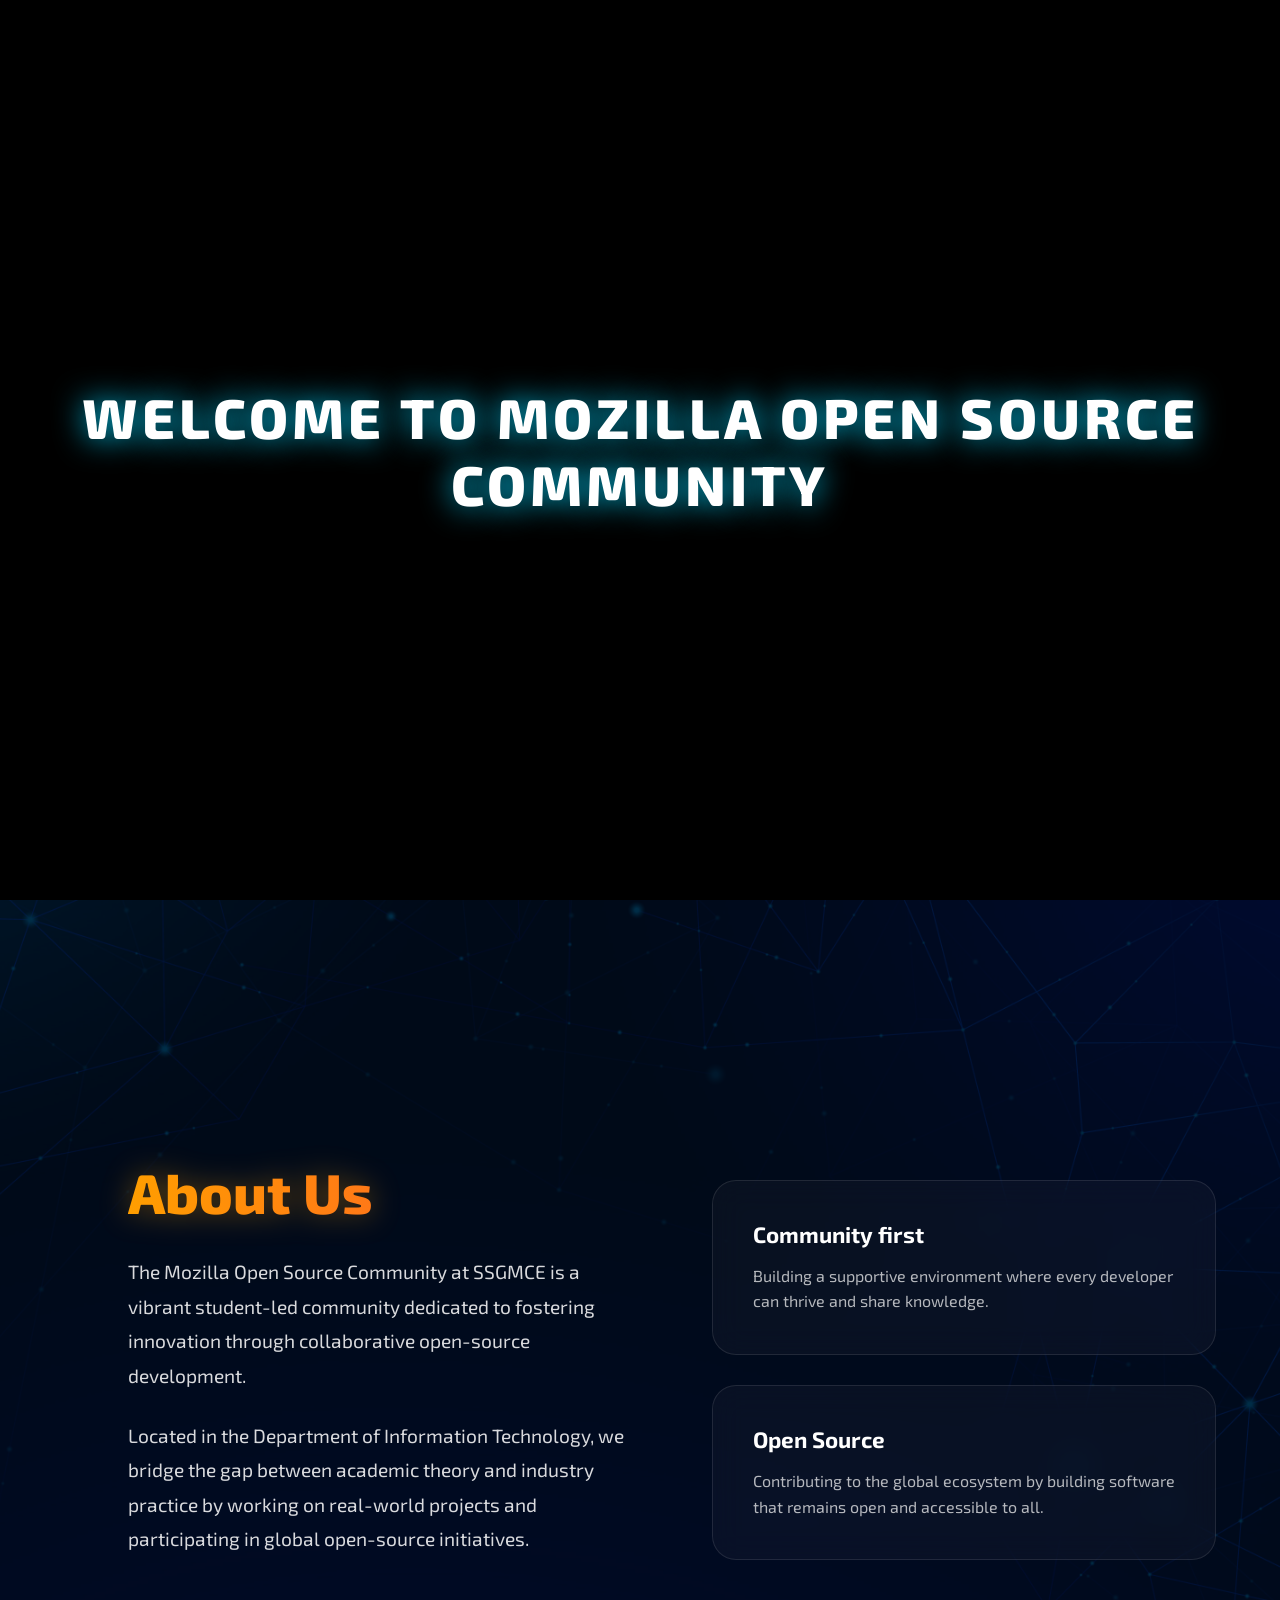
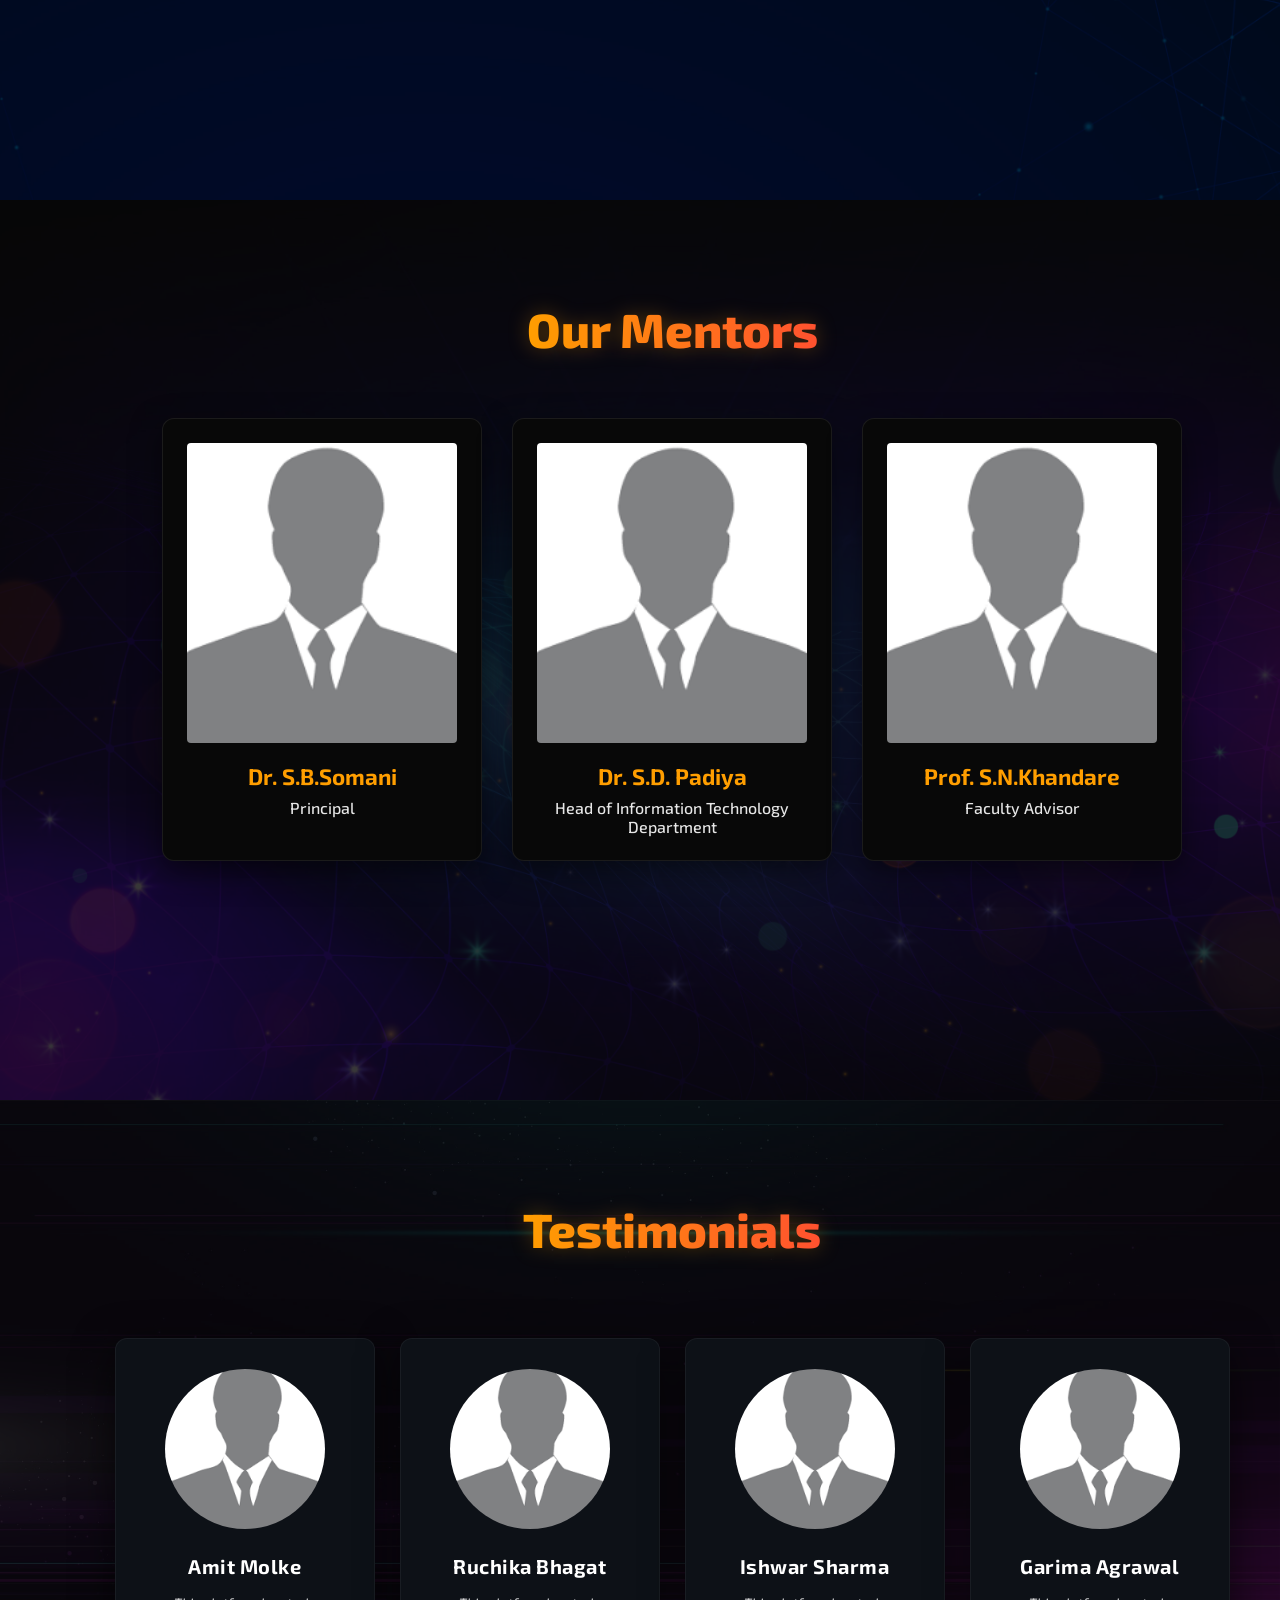
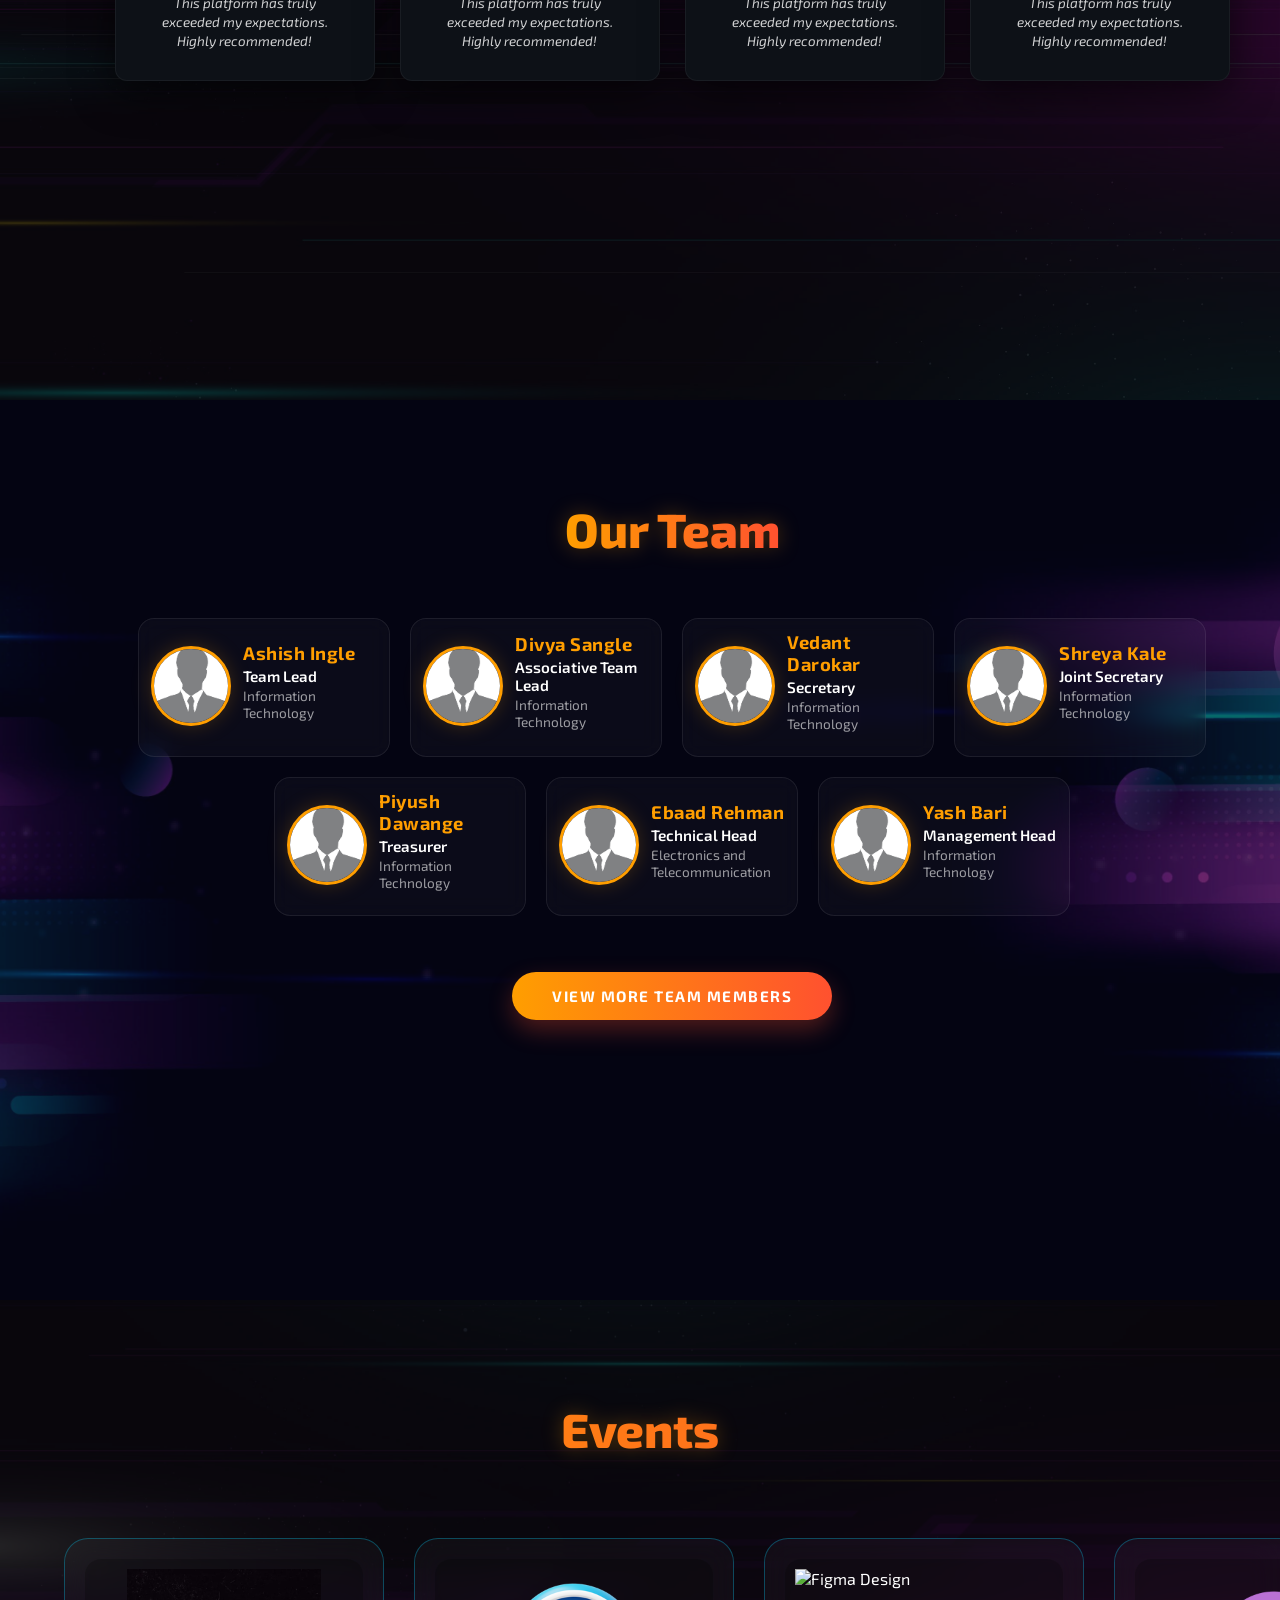
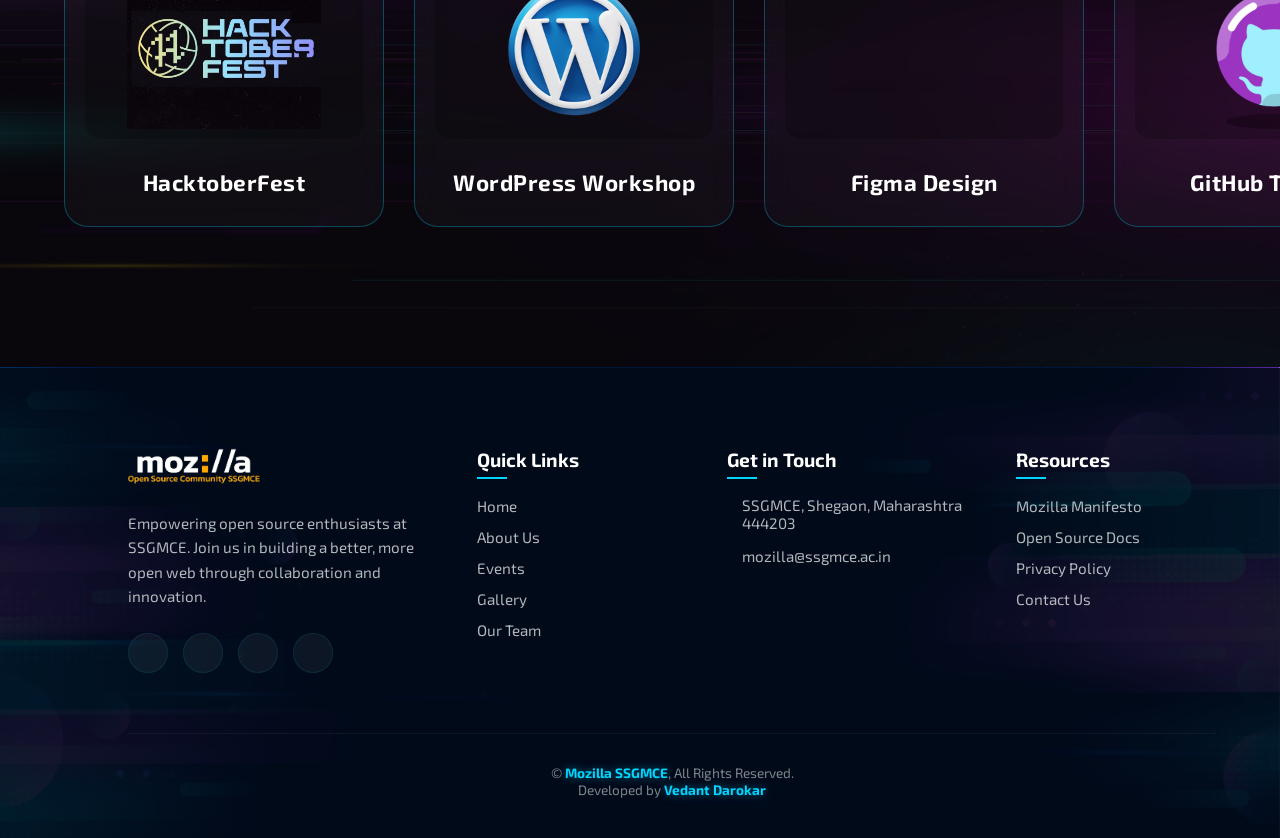
==== index.html @ cff8bca5 "done" ====
<!DOCTYPE html>
<html lang="en">

<head>
    <meta charset="UTF-8">
    <meta name="viewport" content="width=device-width, initial-scale=1.0">
    <title>Mozilla Community SSGMCE</title>
    <link rel="stylesheet" href="stylesheets/style.css">
    <link rel="preconnect" href="https://fonts.googleapis.com">
    <link rel="preconnect" href="https://fonts.gstatic.com" crossorigin>
    <link href="https://fonts.googleapis.com/css2?family=Exo+2:wght@400;500;600;700&display=swap" rel="stylesheet">
    <script src="https://unpkg.com/lucide@latest"></script>
</head>

<body class="loading">
    <!-- Loader Overlay -->
    <div id="loader">
        <video autoplay muted loop id="loader-video">
            <source src="assets/loder.mp4" type="video/mp4">
        </video>
        <div class="loader-content">
            <h1>Welcome to Mozilla Open Source Community</h1>
        </div>
    </div>

    <!-- Main Container -->
    <div class="app-container">

        <!-- Home / Hero Section -->
        <section id="home" class="hero-section">
            <!-- Background Layer -->
            <div class="bg-layer">
                <video autoplay muted loop playsinline class="bg-video">
                    <source src="assets/background/videos/homebg.mp4" type="video/mp4">
                </video>
                <!-- Blue Overlay for the atmosphere -->
                <div class="gradient-overlay"></div>
            </div>

            <!-- Top Left Logo Badge -->
            <div class="logo-badge">
                <img src="assets/logos/SSGMCE-Vertical-Colour.png" alt="SSGMCE Logo">
            </div>

            <!-- Main Content Area (Visual Only) -->
            <main class="main-content">
                <div class="hero-text-container">
                    <h2 class="welcome-label">Welcome to</h2>
                    <h1 class="hero-title">
                        <span class="highlight-moz">Mozilla</span> Open Source Community, SSGMCE
                    </h1>
                    <p class="hero-subtitle">Department of Information Technology</p>
                </div>
            </main>

            <!-- Right Horizontal Social Dock -->
            <div class="social-dock">
                <a href="#" class="social-item"><i data-lucide="instagram"></i></a>
                <a href="#" class="social-item"><i data-lucide="linkedin"></i></a>
                <a href="#" class="social-item"><i data-lucide="link"></i></a>
            </div>
        </section>

        <!-- Center Floating Navbar -->
        <nav class="main-navbar">
            <div class="nav-links left">
                <a href="#home" class="nav-item">Home</a>
                <a href="#about" class="nav-item">About</a>
            </div>

            <div class="brand-center">
                <img src="assets/logos/mozilla-logo2.png" alt="Mozilla" class="moz-logo">
            </div>

            <div class="nav-links right">
                <a href="#faculty" class="nav-item">Mentors</a>
                <a href="#testimonials" class="nav-item">Testimonials</a>
                <a href="#team" class="nav-item">Team</a>
            </div>
        </nav>

        <!-- Left Vertical Dock -->
        <aside class="side-dock">
            <a href="#events" class="dock-item">
                <div class="icon-box">
                    <i data-lucide="star"></i>
                </div>
                <span>Events</span>
            </a>
            <a href="gallery.html" class="dock-item">
                <div class="icon-box">
                    <i data-lucide="image"></i>
                </div>
                <span>Gallery</span>
            </a>
            <a href="contact.html" class="dock-item">
                <div class="icon-box">
                    <i data-lucide="message-circle-question"></i>
                </div>
                <span>Contact</span>
            </a>
        </aside>

        <!-- About Us Section -->
        <section id="about" class="about-section">
            <div class="about-content">
                <div class="about-text-content">
                    <h2>About Us</h2>
                    <p>The Mozilla Open Source Community at SSGMCE is a vibrant student-led community dedicated to
                        fostering innovation through collaborative open-source development.</p>
                    <p>Located in the Department of Information Technology, we bridge the gap between academic theory
                        and industry practice by working on real-world projects and participating in global open-source
                        initiatives.</p>
                </div>
                <div class="about-cards">
                    <div class="about-card">
                        <i data-lucide="users"></i>
                        <h3>Community first</h3>
                        <p>Building a supportive environment where every developer can thrive and share knowledge.</p>
                    </div>
                    <div class="about-card">
                        <i data-lucide="code-2"></i>
                        <h3>Open Source</h3>
                        <p>Contributing to the global ecosystem by building software that remains open and accessible to
                            all.</p>
                    </div>
                </div>
            </div>
        </section>

        <!-- Faculty Section -->
        <section id="faculty" class="faculty-section">
            <h2 class="section-title">Our Mentors</h2>
            <div class="faculty-container">
                <div class="faculty-card">
                    <div class="faculty-img">
                        <img src="assets/placeholder.png" alt="Dr. S.B.Somani">
                    </div>
                    <div class="faculty-info">
                        <h3>Dr. S.B.Somani</h3>
                        <p class="role">Principal</p>
                    </div>
                </div>
                <div class="faculty-card">
                    <div class="faculty-img">
                        <img src="assets/placeholder.png" alt="Dr. S.D. Padiya">
                    </div>
                    <div class="faculty-info">
                        <h3>Dr. S.D. Padiya</h3>
                        <p class="role">Head of Information Technology Department</p>
                    </div>
                </div>
                <div class="faculty-card">
                    <div class="faculty-img">
                        <img src="assets/placeholder.png" alt="Prof. S.N.Khandare">
                    </div>
                    <div class="faculty-info">
                        <h3>Prof. S.N.Khandare</h3>
                        <p class="role">Faculty Advisor</p>
                    </div>
                </div>
            </div>
        </section>



        <!-- Testimonials Section -->
        <section id="testimonials" class="testimonials-section">
            <h2 class="section-title">Testimonials</h2>
            <div class="testimonials-container">
                <div class="testimonial-card">
                    <div class="testimonial-img">
                        <img src="assets/placeholder.png" alt="Amit Molke">
                    </div>
                    <div class="testimonial-info">
                        <h3>Amit Molke</h3>
                    </div>
                    <div class="testimonial-message">
                        This platform has truly exceeded my expectations. Highly recommended!
                    </div>
                </div>
                <div class="testimonial-card">
                    <div class="testimonial-img">
                        <img src="assets/placeholder.png" alt="Ruchika Bhagat">
                    </div>
                    <div class="testimonial-info">
                        <h3>Ruchika Bhagat</h3>
                    </div>
                    <div class="testimonial-message">
                        This platform has truly exceeded my expectations. Highly recommended!
                    </div>
                </div>
                <div class="testimonial-card">
                    <div class="testimonial-img">
                        <img src="assets/placeholder.png" alt="Ishwar Sharma">
                    </div>
                    <div class="testimonial-info">
                        <h3>Ishwar Sharma</h3>
                    </div>
                    <div class="testimonial-message">
                        This platform has truly exceeded my expectations. Highly recommended!
                    </div>
                </div>
                <div class="testimonial-card">
                    <div class="testimonial-img">
                        <img src="assets/placeholder.png" alt="Garima Agrawal">
                    </div>
                    <div class="testimonial-info">
                        <h3>Garima Agrawal</h3>
                    </div>
                    <div class="testimonial-message">
                        This platform has truly exceeded my expectations. Highly recommended!
                    </div>
                </div>
            </div>
        </section>

        <!-- Team Section -->
        <section id="team" class="team-section">
            <h2 class="section-title">Our Team</h2>
            <div class="team-container">
                <!-- Card 1 -->
                <div class="team-card">
                    <div class="team-card-left">
                        <img src="assets/placeholder.png" alt="Ashish Ingle">
                    </div>
                    <div class="team-card-right">
                        <h3>Ashish Ingle</h3>
                        <p class="role">Team Lead</p>
                        <p class="dept">Information Technology</p>
                        <div class="team-socials">
                            <a href="#"><i data-lucide="github"></i></a>
                            <a href="#"><i data-lucide="linkedin"></i></a>
                        </div>
                    </div>
                </div>
                <!-- Card 2 -->
                <div class="team-card">
                    <div class="team-card-left">
                        <img src="assets/placeholder.png" alt="Divya Sangle">
                    </div>
                    <div class="team-card-right">
                        <h3>Divya Sangle</h3>
                        <p class="role">Associative Team Lead</p>
                        <p class="dept">Information Technology</p>
                        <div class="team-socials">
                            <a href="#"><i data-lucide="github"></i></a>
                            <a href="#"><i data-lucide="linkedin"></i></a>
                        </div>
                    </div>
                </div>
                <!-- Card 3 -->
                <div class="team-card">
                    <div class="team-card-left">
                        <img src="assets/placeholder.png" alt="Vedant Darokar">
                    </div>
                    <div class="team-card-right">
                        <h3>Vedant Darokar</h3>
                        <p class="role">Secretary</p>
                        <p class="dept">Information Technology</p>
                        <div class="team-socials">
                            <a href="#"><i data-lucide="github"></i></a>
                            <a href="#"><i data-lucide="linkedin"></i></a>
                        </div>
                    </div>
                </div>
                <!-- Card 4 -->
                <div class="team-card">
                    <div class="team-card-left">
                        <img src="assets/placeholder.png" alt="Shreya Kale">
                    </div>
                    <div class="team-card-right">
                        <h3>Shreya Kale</h3>
                        <p class="role">Joint Secretary</p>
                        <p class="dept">Information Technology</p>
                        <div class="team-socials">
                            <a href="#"><i data-lucide="github"></i></a>
                            <a href="#"><i data-lucide="linkedin"></i></a>
                        </div>
                    </div>
                </div>
                <!-- Card 5 -->
                <div class="team-card">
                    <div class="team-card-left">
                        <img src="assets/placeholder.png" alt="Piyush Dawange">
                    </div>
                    <div class="team-card-right">
                        <h3>Piyush Dawange</h3>
                        <p class="role">Treasurer</p>
                        <p class="dept">Information Technology</p>
                        <div class="team-socials">
                            <a href="#"><i data-lucide="github"></i></a>
                            <a href="#"><i data-lucide="linkedin"></i></a>
                        </div>
                    </div>
                </div>
                <!-- Card 6 -->
                <div class="team-card">
                    <div class="team-card-left">
                        <img src="assets/placeholder.png" alt="Ebaad Rehman">
                    </div>
                    <div class="team-card-right">
                        <h3>Ebaad Rehman</h3>
                        <p class="role">Technical Head</p>
                        <p class="dept">Electronics and Telecommunication</p>
                        <div class="team-socials">
                            <a href="#"><i data-lucide="github"></i></a>
                            <a href="#"><i data-lucide="linkedin"></i></a>
                        </div>
                    </div>
                </div>
                <!-- Card 7 -->
                <div class="team-card">
                    <div class="team-card-left">
                        <img src="assets/placeholder.png" alt="Yash Bari">
                    </div>
                    <div class="team-card-right">
                        <h3>Yash Bari</h3>
                        <p class="role">Management Head</p>
                        <p class="dept">Information Technology</p>
                        <div class="team-socials">
                            <a href="#"><i data-lucide="github"></i></a>
                            <a href="#"><i data-lucide="linkedin"></i></a>
                        </div>
                    </div>
                </div>
            </div>
            <div class="view-more-container">
                <a href="team.html" class="view-more-btn">View More Team Members</a>
            </div>
        </section>

        <!-- Events Section -->
        <section id="events" class="events-section">
            <h2 class="section-title">Events</h2>
            <div class="events-slider">
                <div class="events-track">
                    <!-- Events Set 1 -->
                    <div class="event-card">
                        <div class="event-img">
                            <img src="assets/events/HacktoberFest.jpeg" alt="HacktoberFest">
                        </div>
                        <div class="event-info">
                            <h3>HacktoberFest</h3>
                        </div>
                    </div>
                    <div class="event-card">
                        <div class="event-img">
                            <img src="assets/events/wordpress.png" alt="WordPress Workshop">
                        </div>
                        <div class="event-info">
                            <h3>WordPress Workshop</h3>
                        </div>
                    </div>
                    <div class="event-card">
                        <div class="event-img">
                            <img src="assets/events/figmA.png" alt="Figma Design">
                        </div>
                        <div class="event-info">
                            <h3>Figma Design</h3>
                        </div>
                    </div>
                    <div class="event-card">
                        <div class="event-img">
                            <img src="assets/events/github.png" alt="GitHub Training">
                        </div>
                        <div class="event-info">
                            <h3>GitHub Training</h3>
                        </div>
                    </div>
                    <div class="event-card">
                        <div class="event-img">
                            <img src="assets/events/photoshop.png" alt="Photoshop Mastery">
                        </div>
                        <div class="event-info">
                            <h3>Photoshop Mastery</h3>
                        </div>
                    </div>
                    <!-- Duplicate Set for Infinity -->
                    <div class="event-card">
                        <div class="event-img">
                            <img src="assets/events/HacktoberFest.jpeg" alt="HacktoberFest">
                        </div>
                        <div class="event-info">
                            <h3>HacktoberFest</h3>
                        </div>
                    </div>
                    <div class="event-card">
                        <div class="event-img">
                            <img src="assets/events/wordpress.png" alt="WordPress Workshop">
                        </div>
                        <div class="event-info">
                            <h3>WordPress Workshop</h3>
                        </div>
                    </div>
                    <div class="event-card">
                        <div class="event-img">
                            <img src="assets/events/figmA.png" alt="Figma Design">
                        </div>
                        <div class="event-info">
                            <h3>Figma Design</h3>
                        </div>
                    </div>
                    <div class="event-card">
                        <div class="event-img">
                            <img src="assets/events/github.png" alt="GitHub Training">
                        </div>
                        <div class="event-info">
                            <h3>GitHub Training</h3>
                        </div>
                    </div>
                    <div class="event-card">
                        <div class="event-img">
                            <img src="assets/events/photoshop.png" alt="Photoshop Mastery">
                        </div>
                        <div class="event-info">
                            <h3>Photoshop Mastery</h3>
                        </div>
                    </div>
                </div>
            </div>
        </section>


    </div>

    <!-- Footer -->
    <footer class="main-footer">
        <div class="footer-container">
            <div class="footer-brand">
                <img src="assets/logos/mozilla-logo2.png" alt="Mozilla" class="footer-logo">
                <p>Empowering open source enthusiasts at SSGMCE. Join us in building a better, more open web through
                    collaboration and innovation.</p>
                <div class="footer-socials">
                    <a href="#"><i data-lucide="instagram"></i></a>
                    <a href="#"><i data-lucide="linkedin"></i></a>
                    <a href="#"><i data-lucide="github"></i></a>
                    <a href="#"><i data-lucide="globe"></i></a>
                </div>
            </div>

            <div class="footer-links">
                <h3>Quick Links</h3>
                <ul>
                    <li><a href="#home">Home</a></li>
                    <li><a href="#about">About Us</a></li>
                    <li><a href="#events">Events</a></li>
                    <li><a href="gallery.html">Gallery</a></li>
                    <li><a href="team.html">Our Team</a></li>
                </ul>
            </div>

            <div class="footer-contact">
                <h3>Get in Touch</h3>
                <div class="contact-info-item">
                    <i data-lucide="map-pin"></i>
                    <span>SSGMCE, Shegaon, Maharashtra 444203</span>
                </div>
                <div class="contact-info-item">
                    <i data-lucide="mail"></i>
                    <span>mozilla@ssgmce.ac.in</span>
                </div>
            </div>

            <div class="footer-links">
                <h3>Resources</h3>
                <ul>
                    <li><a href="#">Mozilla Manifesto</a></li>
                    <li><a href="#">Open Source Docs</a></li>
                    <li><a href="#">Privacy Policy</a></li>
                    <li><a href="contact.html">Contact Us</a></li>
                </ul>
            </div>
        </div>
        <div class="footer-bottom">
            <p>&copy; <span class="highlight">Mozilla SSGMCE</span>, All Rights Reserved.</p>
            <p>Developed by <a href="https://www.linkedin.com/in/vedant-darokar-3241a3286/" target="_blank"
                    style="text-decoration: none;"><span class="highlight">Vedant Darokar</span></a></p>
        </div>
    </footer>

    <script src="script.js"></script>
    <script>
        lucide.createIcons();
    </script>
</body>

</html>
---- stylesheets/style.css ----
/* Global Reset */
* {
    margin: 0;
    padding: 0;
    box-sizing: border-box;
}

body {
    font-family: 'Exo 2', sans-serif;
    color: white;
    background-color: #0d1117;
    overflow-x: hidden;
    overflow-y: auto;
}

section {
    scroll-margin-top: 100px;
    /* Aligns with JS offset */
}

.app-container {
    position: relative;
    width: 100%;
}

.hero-section {
    position: relative;
    width: 100%;
    height: 100vh;
    display: flex;
    justify-content: center;
    align-items: center;
}

/* Background Layer */
.bg-layer {
    position: absolute;
    top: 0;
    left: 0;
    width: 100%;
    height: 100%;
    z-index: 0;
}

.bg-video {
    width: 100%;
    height: 100%;
    object-fit: cover;
    filter: brightness(0.8) contrast(1.1);
}

/* Scroll Reveal Transitions */
section {
    opacity: 0;
    transform: translateY(30px);
    transition: all 1s ease-out;
}

section.revealed {
    opacity: 1;
    transform: translateY(0);
}

/* Atmospheric Overlay */
.gradient-overlay {
    position: absolute;
    top: 0;
    left: 0;
    width: 100%;
    height: 100%;
    background: radial-gradient(circle at 50% 50%, rgba(0, 50, 100, 0.4) 0%, rgba(0, 10, 20, 0.9) 100%);
    mix-blend-mode: multiply;
    pointer-events: none;
}

/* --- Top Left Badge --- */
.logo-badge {
    position: absolute;
    top: 0;
    left: 40px;
    width: 100px;
    height: 110px;
    background: linear-gradient(180deg, #021B38 0%, #010d1a 100%);
    border-bottom-left-radius: 50px;
    border-bottom-right-radius: 50px;
    display: flex;
    justify-content: center;
    align-items: center;
    padding-bottom: 10px;
    box-shadow: 0 4px 20px rgba(0, 0, 0, 0.6);
    z-index: 50;
    border: 1px solid rgba(255, 255, 255, 0.05);
    border-top: none;
}

.logo-badge img {
    width: 70px;
    height: auto;
    filter: drop-shadow(0 2px 4px rgba(0, 0, 0, 0.3));
}

/* --- Main Navbar (Center Floating Pill) --- */
.main-navbar {
    position: fixed;
    top: 20px;
    left: 50%;
    transform: translateX(-50%);

    display: flex;
    align-items: center;
    justify-content: space-between;

    background: linear-gradient(180deg, rgba(8, 30, 56, 0.9) 0%, rgba(2, 12, 24, 0.95) 100%);
    backdrop-filter: blur(12px);
    border: 1px solid rgba(255, 255, 255, 0.1);
    border-radius: 16px;
    /* Slightly rounded corners, less pill-like than before, like image */
    padding: 0.5rem 2rem;

    min-width: 800px;
    height: 70px;
    z-index: 50;
    box-shadow: 0 10px 40px rgba(0, 10, 30, 0.6);
}

/* Nav Links */
.nav-links {
    display: flex;
    gap: 2rem;
}

.nav-item {
    text-decoration: none;
    color: #e0e0e0;
    font-size: 1.1rem;
    font-weight: 500;
    letter-spacing: 0.5px;
    transition: color 0.3s ease;
    position: relative;
    padding-bottom: 4px;
}

.nav-item::after {
    content: '';
    position: absolute;
    width: 0;
    height: 2px;
    bottom: 0;
    left: 50%;
    transform: translateX(-50%);
    background-color: #0082b2;
    /* Bright Blue */
    transition: width 0.3s ease;
}

.nav-item:hover {
    color: rgb(0, 213, 255);
    text-shadow: 0 0 15px rgb(0, 213, 255);
}

.nav-item:hover::after {
    width: 100%;
}

/* Center Brand Section in Navbar */
.brand-center {
    display: flex;
    flex-direction: column;
    align-items: center;
    justify-content: center;
    margin: 0 2rem;
    position: relative;
    top: 2px;
}

.moz-logo {
    height: 45px;
    width: auto;
    margin-bottom: 2px;
}

.brand-subtitle {
    font-size: 0.6rem;
    color: #FFA500;
    /* Orange accent */
    text-transform: uppercase;
    letter-spacing: 0.5px;
    font-weight: 700;
}

/* --- Left Side Dock --- */
.side-dock {
    position: fixed;
    left: 40px;
    /* Aligned with the badge center roughly */
    top: 50%;
    transform: translateY(-50%);

    display: flex;
    flex-direction: column;
    gap: 1rem;

    background: linear-gradient(180deg, rgba(8, 30, 56, 0.8) 0%, rgba(2, 12, 24, 0.9) 100%);
    backdrop-filter: blur(8px);
    padding: 1rem 0.6rem;
    border-radius: 16px;
    border: 1px solid rgba(255, 255, 255, 0.1);
    z-index: 40;
    box-shadow: 0 8px 30px rgba(0, 0, 0, 0.5);
}

.dock-item {
    display: flex;
    flex-direction: column;
    align-items: center;
    text-decoration: none;
    color: white;
    gap: 4px;
    padding: 0.5rem 0;
    width: 60px;
    transition: transform 0.2s ease, background 0.2s ease;
    border-radius: 8px;
}

.dock-item:hover {
    background: rgba(255, 255, 255, 0.05);
    transform: translateY(-2px);
}

.icon-box {
    background: rgba(255, 255, 255, 0.1);
    padding: 8px;
    border-radius: 8px;
    /* Slightly squarish like image */
    display: flex;
    justify-content: center;
    align-items: center;
}

.icon-box i {
    width: 20px;
    height: 20px;
    stroke-width: 2.5px;
}

.dock-item span {
    font-size: 0.65rem;
    font-weight: 500;
    letter-spacing: 0.5px;
}

/* Responsive */
@media (max-width: 1024px) {
    .main-navbar {
        min-width: 90%;
        padding: 0.5rem 1rem;
    }

    .nav-links {
        gap: 1.5rem;
    }
}

@media (max-width: 768px) {
    .logo-badge {
        left: 20px;
        width: 80px;
        height: 90px;
    }

    .logo-badge img {
        width: 50px;
    }

    .main-navbar {
        top: auto;
        bottom: 20px;
        /* Move nav to bottom on mobile? Or stack it */
        flex-direction: column;
        height: auto;
        padding: 1rem;
        gap: 1rem;
        width: 90%;
    }

    .side-dock {
        left: 10px;
        transform: none;
        top: 20%;
    }
}

/* --- Main Content / Hero Text --- */
.main-content {
    position: absolute;
    top: 50%;
    left: 50%;
    transform: translate(-50%, -50%);
    z-index: 30;
    text-align: center;
    width: 80%;
    max-width: 1000px;
    pointer-events: none;
}

.main-content * {
    pointer-events: auto;
}

.hero-text-container {
    display: flex;
    flex-direction: column;
    align-items: center;
    gap: 0.5rem;
    perspective: 1000px;
    z-index: 35;
}

.welcome-label {
    font-size: 1.8rem;
    font-weight: 300;
    color: rgba(255, 255, 255, 0.85);
    letter-spacing: 6px;
    text-transform: uppercase;
    margin-bottom: 0.5rem;
    text-shadow: 0 0 20px rgba(255, 255, 255, 0.3);

    opacity: 0;
    animation: fadeInUp 0.8s cubic-bezier(0.2, 0.8, 0.2, 1) forwards 0.2s;
}

.hero-title {
    font-size: 5rem;
    font-weight: 800;
    line-height: 1.1;
    margin-bottom: 1rem;

    /* Shimmering White Effect */
    background: linear-gradient(to right, #ffffff 0%, #e0e0e0 20%, #ffffff 40%, #ffffff 100%);
    background-size: 200% auto;
    -webkit-background-clip: text;
    background-clip: text;
    -webkit-text-fill-color: transparent;
    animation: shine 4s linear infinite, fadeInUp 0.8s cubic-bezier(0.2, 0.8, 0.2, 1) forwards 0.4s;

    opacity: 0;
    /* Starts hidden for fade in */
    filter: drop-shadow(0 0 15px rgba(255, 255, 255, 0.3));
}

.highlight-moz {
    /* Moving Gradient */
    background: linear-gradient(90deg, #FF9E00, #FF512F, #FF9E00);
    background-size: 200% auto;
    -webkit-background-clip: text;
    background-clip: text;
    -webkit-text-fill-color: transparent;
    animation: gradientMove 3s linear infinite;

    display: inline-block;
    padding-right: 5px;
    filter: drop-shadow(0 0 20px rgba(255, 100, 0, 0.6));
}

.hero-subtitle {
    font-size: 1.8rem;
    font-weight: 600;
    letter-spacing: 3px;
    margin-top: 1.5rem;
    padding-top: 1.5rem;
    border-top: 1px solid rgba(0, 213, 255, 0.3);
    width: 0;
    /* Animate width */

    color: #00d5ff;
    text-shadow: 0 0 10px rgba(0, 213, 255, 0.8);

    opacity: 0;
    animation: fadeInUp 0.8s forwards 0.6s, expandLine 1s cubic-bezier(0.2, 0.8, 0.2, 1) forwards 0.6s, pulseGlow 3s ease-in-out infinite 2s;
    position: relative;
    white-space: nowrap;
    /* Keep on one line */
    overflow: hidden;
}

/* Decorative glowing dots */
.hero-subtitle::before,
.hero-subtitle::after {
    content: '';
    position: absolute;
    top: 0;
    width: 8px;
    height: 8px;
    background: #00d5ff;
    border-radius: 50%;
    transform: translateY(-50%);
    box-shadow: 0 0 15px #00d5ff, 0 0 30px #00d5ff;
    opacity: 0;
    animation: fadeInDots 0.5s forwards 1.2s;
}

.hero-subtitle::before {
    left: 0;
}

.hero-subtitle::after {
    right: 0;
}

/* --- Animations --- */

@keyframes fadeInUp {
    from {
        opacity: 0;
        transform: translateY(40px);
    }

    to {
        opacity: 1;
        transform: translateY(0);
    }
}

@keyframes shine {
    to {
        background-position: 200% center;
    }
}

@keyframes gradientMove {
    to {
        background-position: 200% center;
    }
}

@keyframes expandLine {
    to {
        width: 65%;
    }
}

@keyframes pulseGlow {

    0%,
    100% {
        text-shadow: 0 0 10px rgba(0, 213, 255, 0.6);
    }

    50% {
        text-shadow: 0 0 25px rgba(0, 213, 255, 1), 0 0 40px rgba(0, 213, 255, 0.4);
    }
}

@keyframes fadeInDots {
    to {
        opacity: 1;
    }
}

@media (max-width: 768px) {
    .hero-title {
        font-size: 2.5rem;
    }

    .welcome-label {
        font-size: 1.2rem;
    }

    .hero-subtitle {
        font-size: 1rem;
        width: 80%;
    }
}

.social-dock {
    position: absolute;
    right: 40px;
    bottom: 25px;
    z-index: 100;
    /* High z-index to ensure visibility */

    display: flex;
    flex-direction: row;
    align-items: center;
    gap: 1.5rem;

    background: linear-gradient(90deg, rgba(8, 30, 56, 0.7) 0%, rgba(2, 12, 24, 0.8) 100%);
    backdrop-filter: blur(10px);
    padding: 0.8rem 1.5rem;
    border-radius: 50px;
    border: 1px solid rgba(255, 255, 255, 0.1);
    box-shadow: 0 10px 30px rgba(0, 0, 0, 0.5);
}

.social-item {
    color: #e0e0e0;
    transition: all 0.3s ease;
    display: flex;
    align-items: center;
    justify-content: center;
    width: 40px;
    height: 40px;
    border-radius: 50%;
    background: rgba(255, 255, 255, 0.05);
}

.social-item:hover {
    color: #fff;
    background: #00d5ff;
    transform: translateY(-5px) scale(1.1);
    box-shadow: 0 0 15px rgba(0, 213, 255, 0.6);
}

.social-item i {
    width: 20px;
    height: 20px;
    stroke-width: 2px;
}

@media (max-width: 768px) {
    .social-dock {
        right: 50%;
        transform: translateX(50%);
        bottom: 10px;
        /* animation: fadeInUpMobile 0.8s ease-out forwards 1s; */
    }
}

/* --- About Us Section --- */
.about-section {
    position: relative;
    width: 100%;
    min-height: 100vh;
    padding: 120px 5% 80px 10%;
    /* Increased left padding */
    background: url('../assets/background/imges/bg1.jpg') no-repeat center center/cover;
    display: flex;
    flex-direction: column;
    align-items: center;
    justify-content: center;
    z-index: 10;
}

/* Dark overlay for readability */
.about-section::before {
    content: '';
    position: absolute;
    top: 0;
    left: 0;
    width: 100%;
    height: 100%;
    background: rgba(1, 13, 26, 0.80);
    /* Deep dark blue overlay */
    z-index: -1;
}

.about-content {
    max-width: 1200px;
    width: 100%;
    display: grid;
    grid-template-columns: 1fr 1fr;
    gap: 80px;
    align-items: center;
}

.about-text-content h2 {
    font-size: 3.5rem;
    font-weight: 800;
    margin-bottom: 30px;
    background: linear-gradient(90deg, #FF9E00, #FF512F);
    -webkit-background-clip: text;
    background-clip: text;
    -webkit-text-fill-color: transparent;
    filter: drop-shadow(0 0 15px rgba(255, 158, 0, 0.4));
}

.about-text-content p {
    font-size: 1.2rem;
    line-height: 1.8;
    color: rgba(255, 255, 255, 0.85);
    margin-bottom: 25px;
}

.about-cards {
    display: grid;
    grid-template-columns: repeat(auto-fit, minmax(240px, 1fr));
    gap: 30px;
}

.about-card {
    background: rgba(255, 255, 255, 0.03);
    border: 1px solid rgba(255, 255, 255, 0.1);
    backdrop-filter: blur(15px);
    padding: 40px;
    border-radius: 24px;
    transition: all 0.4s cubic-bezier(0.175, 0.885, 0.32, 1.275);
    text-align: left;
    position: relative;
    overflow: hidden;
}

.about-card::before {
    content: '';
    position: absolute;
    top: 0;
    left: 0;
    width: 100%;
    height: 100%;
    background: radial-gradient(circle at top left, rgba(0, 213, 255, 0.1), transparent 70%);
    opacity: 0;
    transition: opacity 0.3s ease;
}

.about-card:hover {
    background: rgba(255, 255, 255, 0.07);
    border-color: rgba(0, 213, 255, 0.5);
    transform: translateY(-15px) scale(1.02);
    box-shadow: 0 20px 40px rgba(0, 0, 0, 0.4), 0 0 20px rgba(0, 213, 255, 0.1);
}

.about-card:hover::before {
    opacity: 1;
}

.about-card i {
    width: 48px;
    height: 48px;
    color: #00d5ff;
    margin-bottom: 25px;
    filter: drop-shadow(0 0 10px rgba(0, 213, 255, 0.5));
}

.about-card h3 {
    font-size: 1.4rem;
    margin-bottom: 15px;
    color: #fff;
    font-weight: 700;
}

.about-card p {
    font-size: 1rem;
    color: rgba(255, 255, 255, 0.7);
    line-height: 1.6;
}

@media (max-width: 1024px) {
    .about-content {
        grid-template-columns: 1fr;
        text-align: center;
        gap: 50px;
    }

    .about-cards {
        justify-content: center;
    }

    .about-text-content h2 {
        font-size: 2.8rem;
    }
}

/* --- Faculty Section --- */
.faculty-section {
    position: relative;
    width: 100%;
    min-height: 100vh;
    padding: 100px 5% 100px 10%;
    /* Increased left padding */
    background: url('../assets/background/imges/bg2.jpg') no-repeat center center/cover;
    display: flex;
    flex-direction: column;
    align-items: center;
    z-index: 10;
}

/* Dark overlay for faculty section */
.faculty-section::before {
    content: '';
    position: absolute;
    top: 0;
    left: 0;
    width: 100%;
    height: 100%;
    background: rgba(8, 8, 8, 0.800);
    /* Very dark overlay */
    z-index: -1;
}

.section-title {
    font-size: 3rem;
    font-weight: 800;
    margin-bottom: 60px;
    background: linear-gradient(90deg, #FF9E00, #FF512F);
    -webkit-background-clip: text;
    background-clip: text;
    -webkit-text-fill-color: transparent;
    filter: drop-shadow(0 0 10px rgba(255, 158, 0, 0.3));
    text-align: center;
}

.faculty-container {
    max-width: 1200px;
    width: 100%;
    display: flex;
    flex-wrap: wrap;
    gap: 30px;
    justify-content: center;
}

.faculty-card {
    background: #080808;
    border: 1px solid rgba(255, 255, 255, 0.08);
    padding: 24px;
    border-radius: 12px;
    text-align: center;
    transition: all 0.3s ease;
    width: 320px;
    box-shadow: 0 10px 30px rgba(0, 0, 0, 0.5);
}

.faculty-card:hover {
    transform: translateY(-8px);
    border-color: rgba(255, 158, 0, 0.3);
    box-shadow: 0 15px 40px rgba(0, 0, 0, 0.7);
}

.faculty-img {
    width: 100%;
    height: 300px;
    margin-bottom: 20px;
    border-radius: 4px;
    overflow: hidden;
}

.faculty-img img {
    width: 100%;
    height: 100%;
    object-fit: cover;
}

.faculty-info h3 {
    font-size: 1.4rem;
    color: #FF9E00;
    /* Yellow Name */
    margin-bottom: 8px;
    font-weight: 700;
}

.faculty-info .role {
    font-size: 1rem;
    color: #ffffff;
    /* White Role */
    font-weight: 500;
    opacity: 0.9;
}

@media (max-width: 768px) {
    .section-title {
        font-size: 2.2rem;
    }

    .faculty-card {
        width: 100%;
        max-width: 350px;
    }
}

/* --- Events Section --- */
.events-section {
    position: relative;
    width: 100%;
    padding: 100px 5% 120px 5%;
    background: url('../assets/background/imges/bg4.jpg') no-repeat center center/cover;
    background-attachment: fixed;
    overflow: hidden;
    z-index: 1;
}

.events-section::before {
    content: '';
    position: absolute;
    top: 0;
    left: 0;
    width: 100%;
    height: 100%;
    background: rgba(8, 8, 8, 0.80);
    z-index: -1;
}

.events-slider {
    position: relative;
    width: 100%;
    margin-top: 50px;
    padding: 20px 0;
}

.events-track {
    display: flex;
    gap: 30px;
    width: max-content;
    animation: scroll 40s linear infinite;
}

.event-card {
    width: 320px;
    background: rgba(255, 255, 255, 0.03);
    border: 1px solid rgba(0, 213, 255, 0.3);
    backdrop-filter: blur(15px);
    -webkit-backdrop-filter: blur(15px);
    border-radius: 24px;
    padding: 20px;
    transition: all 0.5s cubic-bezier(0.175, 0.885, 0.32, 1.275);
    flex-shrink: 0;
    display: flex;
    flex-direction: column;
    align-items: center;
}

.event-card:hover {
    transform: translateY(-15px);
    background: rgba(255, 255, 255, 0.08);
    border-color: #00d5ff;
    box-shadow: 0 0 30px rgba(0, 213, 255, 0.4);
}

.event-img {
    width: 100%;
    height: 180px;
    border-radius: 16px;
    overflow: hidden;
    margin-bottom: 20px;
    background: rgba(0, 0, 0, 0.2);
    display: flex;
    justify-content: center;
    align-items: center;
}

.event-img img {
    width: 100%;
    height: 100%;
    object-fit: contain;
    /* Better for logos/icons */
    padding: 10px;
    transition: transform 0.6s ease;
}

.event-card:hover .event-img img {
    transform: scale(1.1);
}

.event-info h3 {
    color: #ffffff;
    font-size: 1.4rem;
    font-weight: 700;
    text-align: center;
    letter-spacing: 0.5px;
    margin: 10px 0;
}

@keyframes scroll {
    0% {
        transform: translateX(0);
    }

    100% {
        transform: translateX(calc(-350px * 5));
        /* (320px width + 30px gap) * 5 cards */
    }
}

/* Pause animation on hover */
.events-slider:hover .events-track {
    animation-play-state: paused;
}

@media (max-width: 768px) {
    .event-card {
        width: 260px;
    }

    @keyframes scroll {
        0% {
            transform: translateX(0);
        }

        100% {
            transform: translateX(calc(-290px * 5));
        }
    }
}

.testimonials-section {
    position: relative;
    width: 100%;
    min-height: 100vh;
    padding: 100px 5% 100px 10%;
    /* Increased left padding */
    background: url('../assets/background/imges/bg4.jpg') no-repeat center center/cover;
    display: flex;
    flex-direction: column;
    align-items: center;
    z-index: 10;
}

/* Dark overlay for testimonials section */
.testimonials-section::before {
    content: '';
    position: absolute;
    top: 0;
    left: 0;
    width: 100%;
    height: 100%;
    background: rgba(8, 8, 8, 0.80);
    /* Dark overlay */
    z-index: -1;
}

.testimonials-container {
    max-width: 1400px;
    width: 100%;
    display: flex;
    flex-wrap: nowrap;
    /* Forces one row */
    gap: 25px;
    justify-content: center;
    margin-top: 20px;
}

.testimonial-card {
    background: #0d1117;
    /* Very dark background for card */
    border: 1px solid rgba(255, 255, 255, 0.05);
    padding: 30px 20px;
    border-radius: 12px;
    text-align: center;
    transition: all 0.3s ease;
    width: 260px;
    /* Slightly smaller for better fit */
    flex-shrink: 0;
    box-shadow: 0 10px 40px rgba(0, 0, 0, 0.6);
}

.testimonial-card:hover {
    transform: translateY(-10px);
    background: #121820;
    border-color: rgba(0, 213, 255, 0.2);
}

.testimonial-img {
    width: 160px;
    height: 160px;
    margin: 0 auto 25px;
    border-radius: 50%;
    overflow: hidden;
    /* Optional: subtle border if needed */
    /* border: 2px solid rgba(255, 255, 255, 0.1); */
}

.testimonial-img img {
    width: 100%;
    height: 100%;
    object-fit: cover;
}

.testimonial-info h3 {
    font-size: 1.25rem;
    color: #ffffff;
    font-weight: 700;
    letter-spacing: 0.5px;
}

.testimonial-message {
    font-size: 0.85rem;
    color: white;
    background: transparent;
    padding: 0 10px;
    margin-top: 15px;
    line-height: 1.4;
    font-style: italic;
    opacity: 0.8;
    /* Subtle transparency for better look */
}

@media (max-width: 768px) {
    .testimonial-card {
        width: 100%;
        max-width: 320px;
    }
}

/* --- Team Section --- */
.team-section {
    position: relative;
    width: 100%;
    min-height: 100vh;
    padding: 100px 5% 100px 10%;
    /* Increased left padding to avoid dock overlap */
    background: url('../assets/background/imges/bg3.jpg') no-repeat center center/cover;
    display: flex;
    flex-direction: column;
    align-items: center;
    z-index: 10;
}

/* Dark overlay for team section */
.team-section::before {
    content: '';
    position: absolute;
    top: 0;
    left: 0;
    width: 100%;
    height: 100%;
    background: rgba(8, 8, 8, 0.6);
    z-index: -1;
}

.team-container {
    max-width: 1400px;
    width: 100%;
    display: flex;
    flex-wrap: wrap;
    justify-content: center;
    gap: 20px;
    margin-bottom: 50px;
}

.team-card {
    background: rgba(255, 255, 255, 0.03);
    border: 1px solid rgba(255, 255, 255, 0.08);
    backdrop-filter: blur(10px);
    padding: 12px;
    border-radius: 16px;
    display: flex;
    align-items: center;
    gap: 12px;
    transition: all 0.4s cubic-bezier(0.175, 0.885, 0.32, 1.275);
    width: calc(25% - 20px);
    min-width: 240px;
    /* Corrected from 27px typo */
    /* Reduced from 270px to ensure 4 fit better */
}

.team-card:hover {
    transform: translateY(-8px);
    background: rgba(255, 255, 255, 0.05);
    border-color: rgba(0, 213, 255, 0.3);
    box-shadow: 0 15px 40px rgba(0, 0, 0, 0.5);
}

.team-card-left {
    flex-shrink: 0;
}

.team-card-left img {
    width: 80px;
    height: 80px;
    border-radius: 50%;
    object-fit: cover;
    border: 3px solid #FF9E00;
    filter: drop-shadow(0 0 10px rgba(255, 158, 0, 0.2));
}

.team-card-right {
    flex-grow: 1;
}

.team-card-right h3 {
    color: #FF9E00;
    font-size: 1.15rem;
    font-weight: 700;
    margin-bottom: 3px;
    letter-spacing: 0.5px;
}

.team-card-right .role {
    color: #ffffff;
    font-size: 0.95rem;
    /* Reduced from 1rem */
    font-weight: 600;
    margin-bottom: 2px;
    display: block;
}

.team-card-right .dept {
    color: rgba(255, 255, 255, 0.6);
    font-size: 0.85rem;
    /* Reduced from 0.9rem */
    margin-bottom: 12px;
    display: block;
}

.team-socials {
    display: flex;
    gap: 15px;
}

.team-socials a {
    color: #e0e0e0;
    transition: all 0.3s ease;
}

.team-socials a:hover {
    color: #00d5ff;
    transform: translateY(-3px);
}

.team-socials i {
    width: 20px;
    /* Reduced from 24px */
    height: 20px;
}

.view-more-container {
    margin-top: 20px;
}

.view-more-btn {
    padding: 15px 40px;
    /* Slightly reduced */
    background: linear-gradient(90deg, #FF9E00, #FF512F);
    color: white;
    text-decoration: none;
    border-radius: 50px;
    font-weight: 700;
    font-size: 0.95rem;
    text-transform: uppercase;
    letter-spacing: 1.5px;
    transition: all 0.3s ease;
    box-shadow: 0 10px 25px rgba(255, 81, 47, 0.3);
}

.view-more-btn:hover {
    transform: translateY(-5px);
    box-shadow: 0 15px 35px rgba(255, 81, 47, 0.5);
    filter: brightness(1.1);
}

@media (max-width: 1200px) {
    .team-card {
        width: calc(33.33% - 20px);
        /* 3 per row */
    }
}

@media (max-width: 900px) {
    .team-card {
        width: calc(50% - 20px);
        /* 2 per row */
    }
}

@media (max-width: 768px) {
    .team-card {
        width: 100%;
        max-width: 350px;
        flex-direction: column;
        text-align: center;
        padding: 30px 20px;
    }

    .team-socials {
        justify-content: center;
    }
}

/* --- Footer Section --- */
.main-footer {
    background: url('../assets/background/imges/bg3.jpg') no-repeat center center/cover;
    padding: 80px 5% 40px 10%;
    position: relative;
    border-top: 1px solid rgba(0, 213, 255, 0.1);
    z-index: 10;
    overflow: hidden;
}

.main-footer::after {
    content: '';
    position: absolute;
    top: 0;
    left: 0;
    width: 100%;
    height: 100%;
    background: rgba(2, 12, 24, 0.90);
    z-index: -1;
}


.footer-container {
    max-width: 1400px;
    margin: 0 auto;
    display: grid;
    grid-template-columns: 1.5fr 1fr 1.2fr 1fr;
    gap: 50px;
}

.footer-brand .footer-logo {
    height: 40px;
    margin-bottom: 20px;
}

.footer-brand p {
    color: rgba(255, 255, 255, 0.7);
    line-height: 1.6;
    font-size: 0.95rem;
    margin-bottom: 25px;
}

.footer-socials {
    display: flex;
    gap: 15px;
}

.footer-socials a {
    width: 40px;
    height: 40px;
    border-radius: 50%;
    background: rgba(255, 255, 255, 0.05);
    display: flex;
    align-items: center;
    justify-content: center;
    color: white;
    transition: all 0.3s ease;
    border: 1px solid rgba(0, 213, 255, 0.1);
}

.footer-socials a:hover {
    background: #00d5ff;
    color: #000;
    transform: translateY(-5px);
    box-shadow: 0 5px 15px rgba(0, 213, 255, 0.3);
}

.footer-links h3 {
    color: white;
    font-size: 1.2rem;
    margin-bottom: 25px;
    position: relative;
}

.footer-links h3::after {
    content: '';
    position: absolute;
    bottom: -8px;
    left: 0;
    width: 30px;
    height: 2px;
    background: #00d5ff;
}

.footer-links ul {
    list-style: none;
    padding: 0;
}

.footer-links ul li {
    margin-bottom: 12px;
}

.footer-links ul li a {
    color: rgba(255, 255, 255, 0.7);
    text-decoration: none;
    transition: all 0.3s ease;
    font-size: 0.95rem;
}

.footer-links ul li a:hover {
    color: #00d5ff;
    padding-left: 5px;
}

.footer-contact h3 {
    color: white;
    font-size: 1.2rem;
    margin-bottom: 25px;
    position: relative;
}

.footer-contact h3::after {
    content: '';
    position: absolute;
    bottom: -8px;
    left: 0;
    width: 30px;
    height: 2px;
    background: #00d5ff;
}

.contact-info-item {
    display: flex;
    gap: 15px;
    margin-bottom: 15px;
    color: rgba(255, 255, 255, 0.7);
    font-size: 0.95rem;
}

.contact-info-item i {
    color: #00d5ff;
    flex-shrink: 0;
}

.footer-bottom {
    margin-top: 60px;
    padding-top: 30px;
    border-top: 1px solid rgba(255, 255, 255, 0.05);
    text-align: center;
}

.footer-bottom p {
    color: rgba(255, 255, 255, 0.5);
    font-size: 0.85rem;
}

.highlight {
    color: #00d5ff;
    font-weight: 700;
    text-shadow: 0 0 10px rgba(0, 213, 255, 0.5);
}

@media (max-width: 1024px) {
    .footer-container {
        grid-template-columns: 1fr 1fr;
    }
}

@media (max-width: 600px) {
    .footer-container {
        grid-template-columns: 1fr;
        gap: 40px;
    }

    .main-footer {
        padding: 60px 5% 30px;
    }
}

/* --- Loader Section --- */
#loader {
    position: fixed;
    top: 0;
    left: 0;
    width: 100%;
    height: 100%;
    background: #000;
    z-index: 10000;
    display: flex;
    justify-content: center;
    align-items: center;
    overflow: hidden;
    transition: opacity 0.8s ease, visibility 0.8s ease;
}

#loader-video {
    position: absolute;
    width: 100%;
    height: 100%;
    object-fit: cover;
    opacity: 0.5;
}

.loader-content {
    position: relative;
    z-index: 10001;
    text-align: center;
    padding: 20px;
    width: 100%;
}

.loader-content h1 {
    font-size: 3.5rem;
    font-weight: 800;
    color: white;
    text-transform: uppercase;
    letter-spacing: 4px;
    text-shadow: 0 0 30px rgba(0, 213, 255, 0.9);
    animation: fadePulse 2s infinite ease-in-out;
    line-height: 1.2;
}

@keyframes fadePulse {

    0%,
    100% {
        opacity: 0.7;
        transform: scale(0.98);
    }

    50% {
        opacity: 1;
        transform: scale(1);
    }
}

body.loading {
    overflow: hidden;
}

@media (max-width: 768px) {
    .loader-content h1 {
        font-size: 2rem;
        letter-spacing: 2px;
    }
}
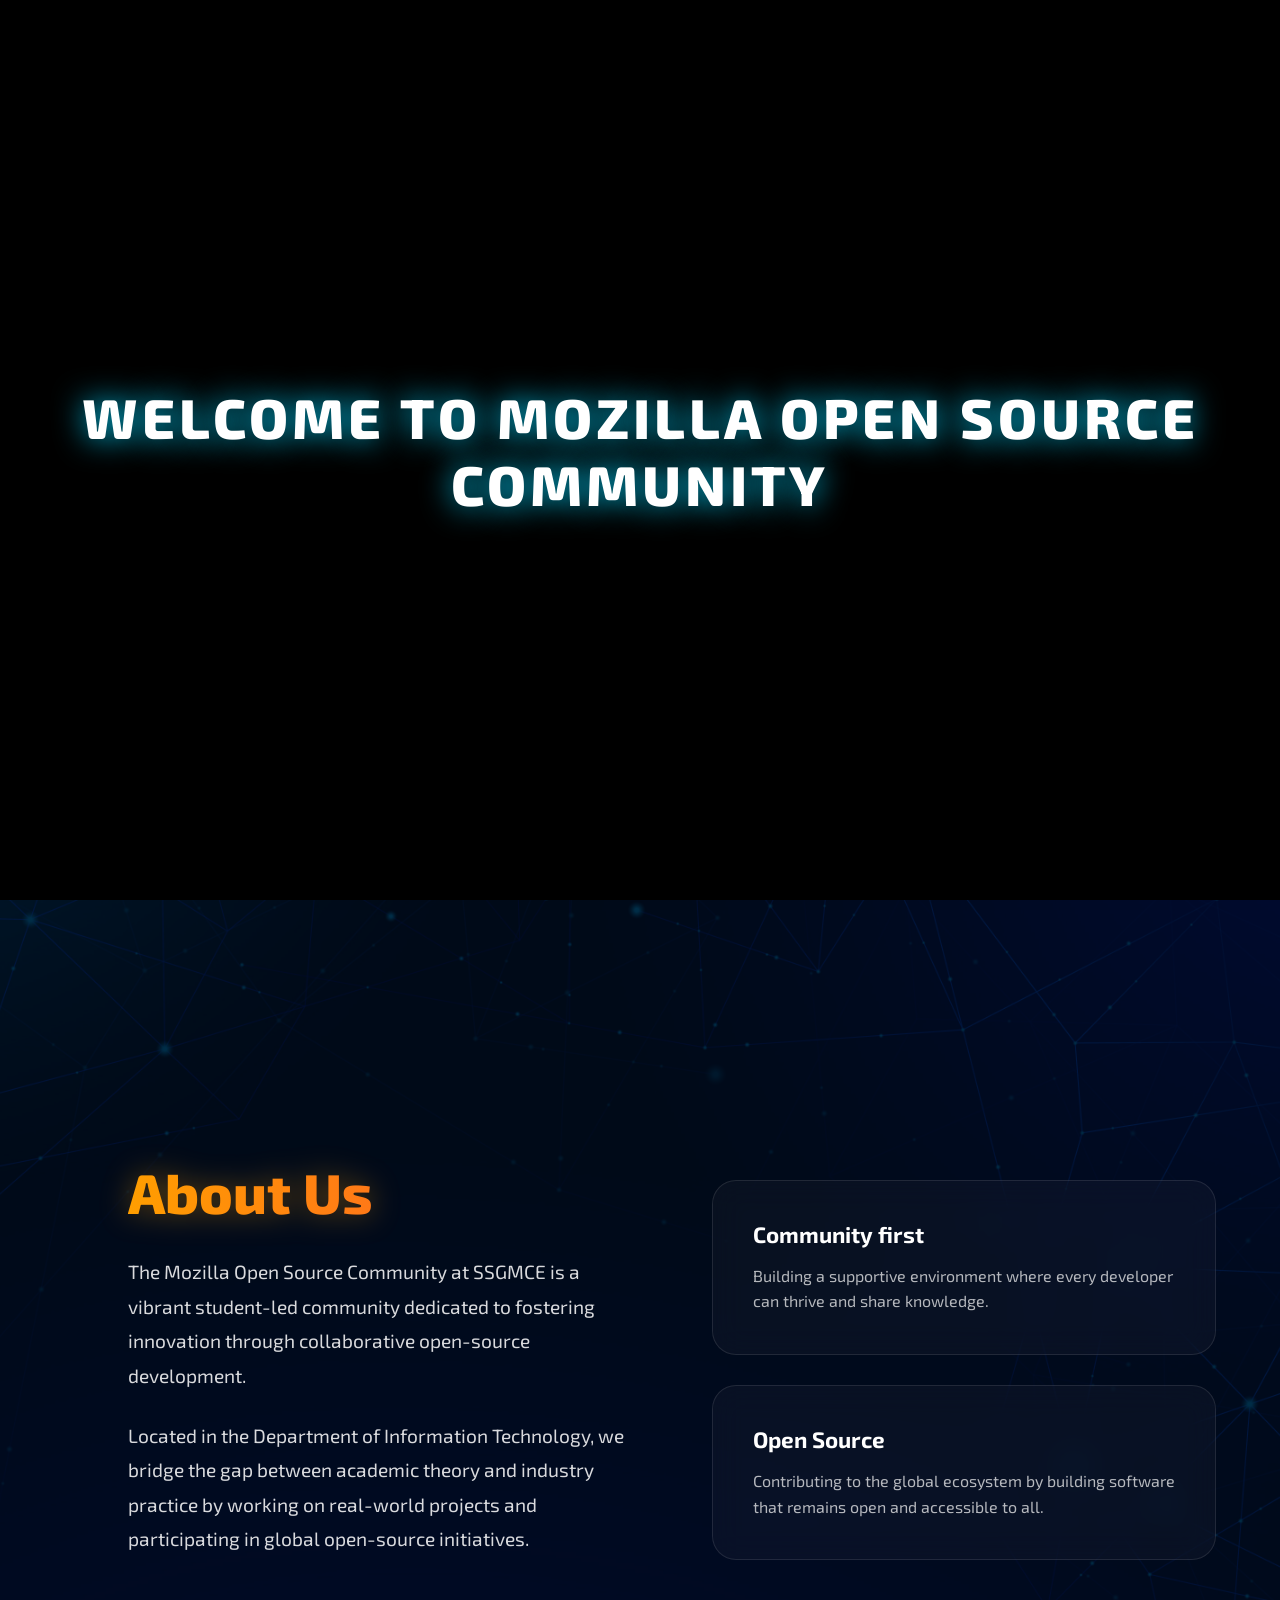
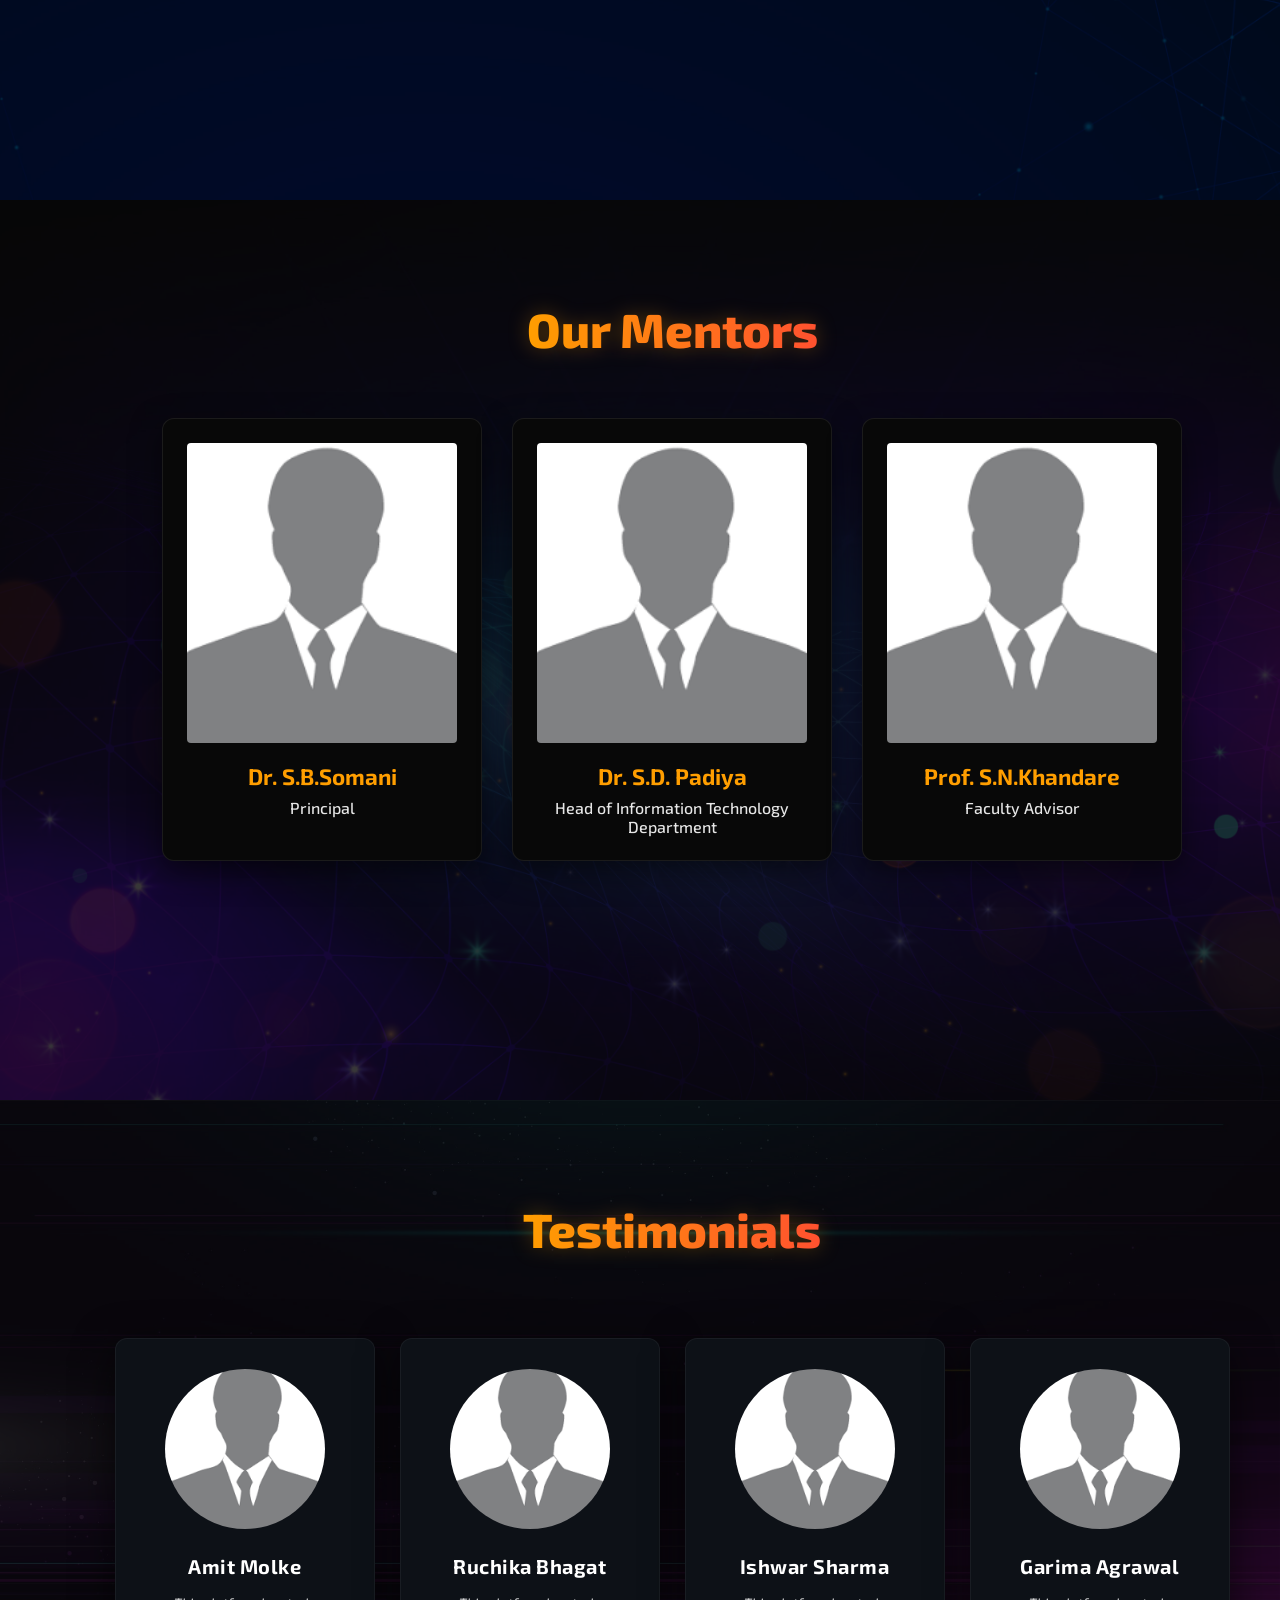
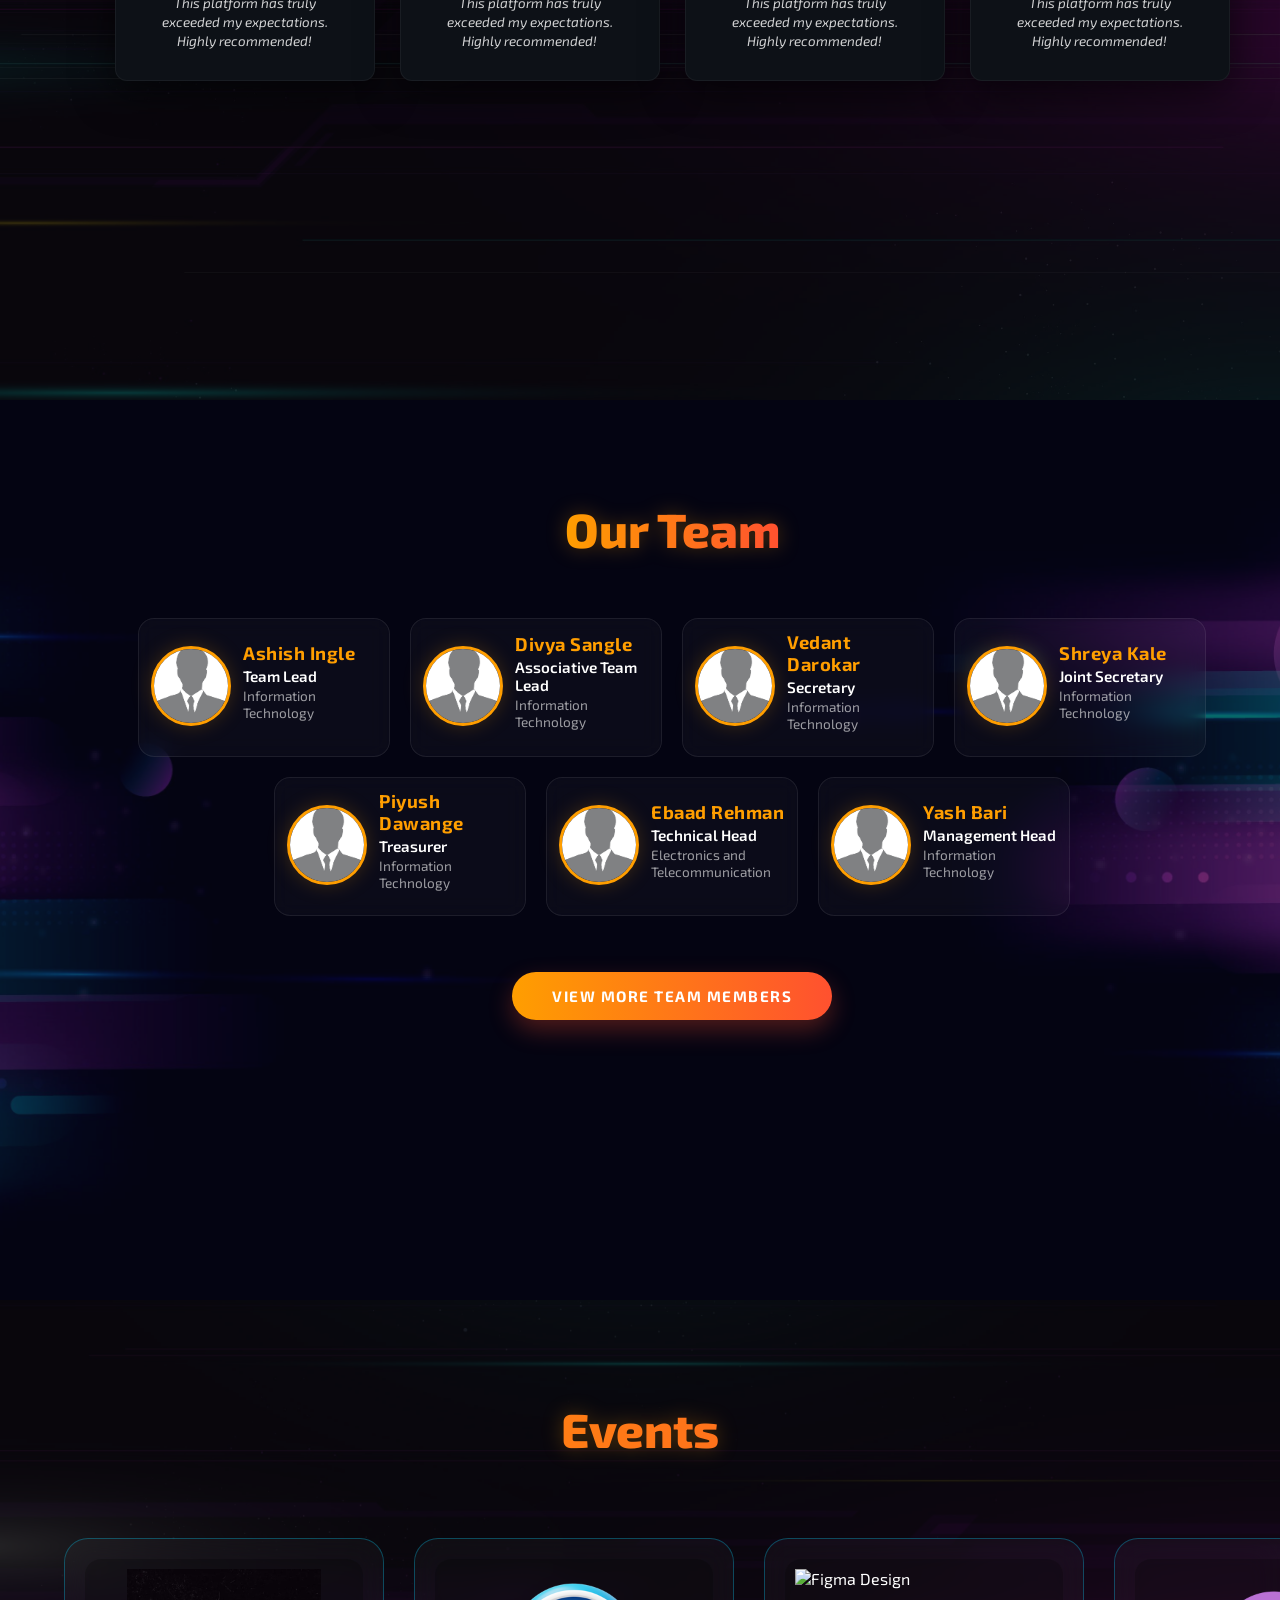
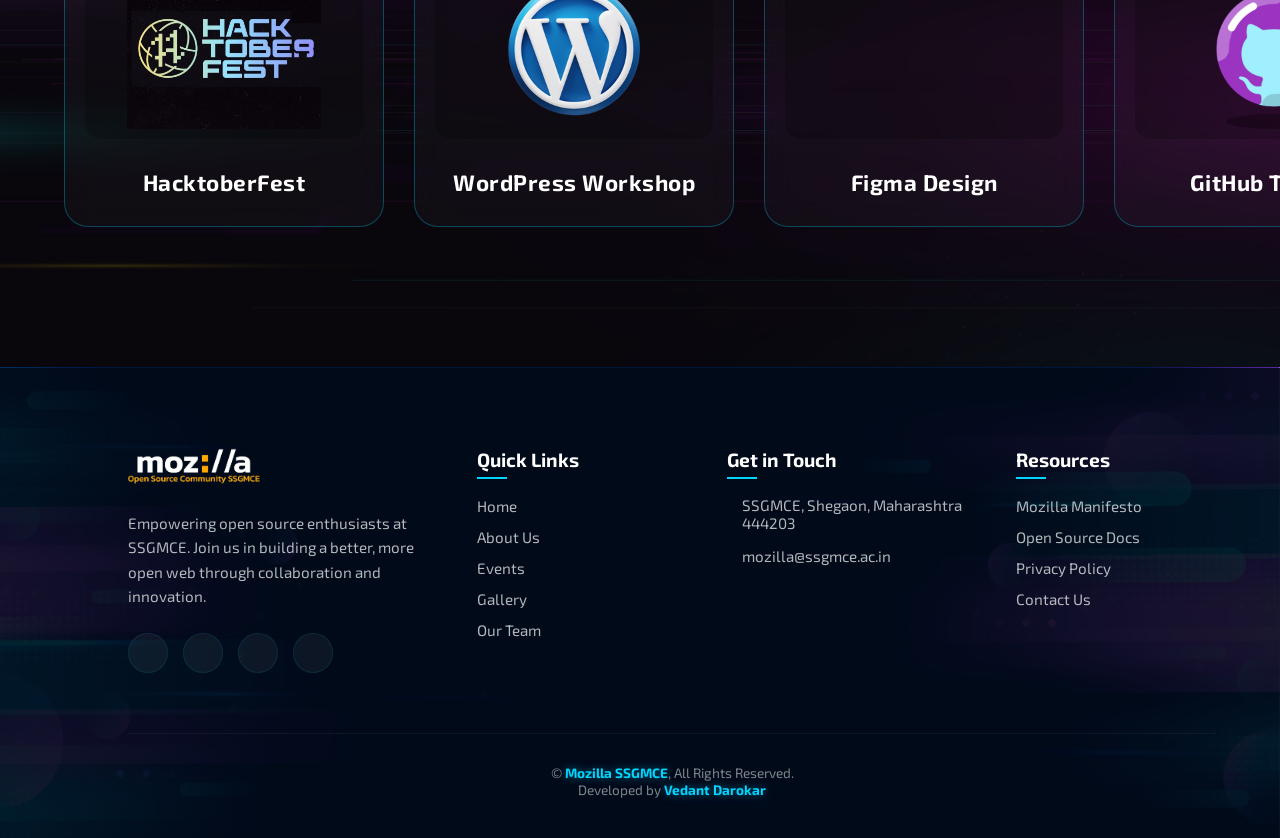
==== commit 87ad5a9b: "responsive done" ====
--- a/index.html
+++ b/index.html
@@ -63,20 +63,26 @@
 
         <!-- Center Floating Navbar -->
         <nav class="main-navbar">
-            <div class="nav-links left">
-                <a href="#home" class="nav-item">Home</a>
-                <a href="#about" class="nav-item">About</a>
+            <div class="mobile-menu-container" id="mobileMenu">
+                <div class="nav-links">
+                    <a href="#home" class="nav-item">Home</a>
+                    <a href="#about" class="nav-item">About</a>
+                    <a href="#faculty" class="nav-item">Mentors</a>
+                    <a href="#testimonials" class="nav-item">Testimonials</a>
+                    <a href="#team" class="nav-item">Team</a>
+                    <a href="gallery.html" class="nav-item">Gallery</a>
+                    <a href="contact.html" class="nav-item">Contact</a>
+                </div>
             </div>
 
             <div class="brand-center">
                 <img src="assets/logos/mozilla-logo2.png" alt="Mozilla" class="moz-logo">
             </div>
 
-            <div class="nav-links right">
-                <a href="#faculty" class="nav-item">Mentors</a>
-                <a href="#testimonials" class="nav-item">Testimonials</a>
-                <a href="#team" class="nav-item">Team</a>
-            </div>
+            <!-- Mobile Menu Toggle -->
+            <button class="mobile-toggle" id="mobileToggle">
+                <i data-lucide="menu"></i>
+            </button>
         </nav>
 
         <!-- Left Vertical Dock -->
--- a/stylesheets/style.css
+++ b/stylesheets/style.css
@@ -105,39 +105,46 @@
     top: 20px;
     left: 50%;
     transform: translateX(-50%);
-
     display: flex;
     align-items: center;
     justify-content: space-between;
-
     background: linear-gradient(180deg, rgba(8, 30, 56, 0.9) 0%, rgba(2, 12, 24, 0.95) 100%);
     backdrop-filter: blur(12px);
     border: 1px solid rgba(255, 255, 255, 0.1);
     border-radius: 16px;
-    /* Slightly rounded corners, less pill-like than before, like image */
     padding: 0.5rem 2rem;
-
-    min-width: 800px;
+    min-width: 900px;
     height: 70px;
     z-index: 50;
     box-shadow: 0 10px 40px rgba(0, 10, 30, 0.6);
-}
-
-/* Nav Links */
+    gap: 2rem;
+}
+
+.mobile-menu-container {
+    flex: 1;
+    display: flex;
+    justify-content: center;
+}
+
 .nav-links {
     display: flex;
     gap: 2rem;
-}
-
+    align-items: center;
+    width: 100%;
+    justify-content: center;
+}
+
+/* On desktop, we want to skip the logo in the middle of the links list */
 .nav-item {
     text-decoration: none;
     color: #e0e0e0;
     font-size: 1.1rem;
     font-weight: 500;
     letter-spacing: 0.5px;
-    transition: color 0.3s ease;
+    transition: all 0.3s ease;
     position: relative;
     padding-bottom: 4px;
+    white-space: nowrap;
 }
 
 .nav-item::after {
@@ -148,8 +155,7 @@
     bottom: 0;
     left: 50%;
     transform: translateX(-50%);
-    background-color: #0082b2;
-    /* Bright Blue */
+    background-color: #00d5ff;
     transition: width 0.3s ease;
 }
 
@@ -168,9 +174,18 @@
     flex-direction: column;
     align-items: center;
     justify-content: center;
-    margin: 0 2rem;
-    position: relative;
-    top: 2px;
+    order: 0;
+    /* Keeps logo in its place in the flex container */
+}
+
+/* Ensure Logo is in the middle of the links */
+@media (min-width: 1025px) {
+
+    /* Push Mentors, Testimonials, Team to the right */
+    /* Home, About to the left */
+    .nav-item:nth-child(3) {
+        margin-left: 100px;
+    }
 }
 
 .moz-logo {
@@ -179,27 +194,16 @@
     margin-bottom: 2px;
 }
 
-.brand-subtitle {
-    font-size: 0.6rem;
-    color: #FFA500;
-    /* Orange accent */
-    text-transform: uppercase;
-    letter-spacing: 0.5px;
-    font-weight: 700;
-}
 
 /* --- Left Side Dock --- */
 .side-dock {
     position: fixed;
     left: 40px;
-    /* Aligned with the badge center roughly */
     top: 50%;
     transform: translateY(-50%);
-
     display: flex;
     flex-direction: column;
     gap: 1rem;
-
     background: linear-gradient(180deg, rgba(8, 30, 56, 0.8) 0%, rgba(2, 12, 24, 0.9) 100%);
     backdrop-filter: blur(8px);
     padding: 1rem 0.6rem;
@@ -207,6 +211,7 @@
     border: 1px solid rgba(255, 255, 255, 0.1);
     z-index: 40;
     box-shadow: 0 8px 30px rgba(0, 0, 0, 0.5);
+    transition: all 0.3s ease;
 }
 
 .dock-item {
@@ -231,7 +236,6 @@
     background: rgba(255, 255, 255, 0.1);
     padding: 8px;
     border-radius: 8px;
-    /* Slightly squarish like image */
     display: flex;
     justify-content: center;
     align-items: center;
@@ -249,46 +253,121 @@
     letter-spacing: 0.5px;
 }
 
+/* --- Mobile Toggle --- */
+.mobile-toggle {
+    display: none;
+    background: none;
+    border: none;
+    color: white;
+    font-size: 1.5rem;
+    cursor: pointer;
+    z-index: 101;
+}
+
 /* Responsive */
 @media (max-width: 1024px) {
     .main-navbar {
         min-width: 90%;
-        padding: 0.5rem 1rem;
+        padding: 0.5rem 1.5rem;
     }
 
     .nav-links {
-        gap: 1.5rem;
+        gap: 1.2rem;
+    }
+
+    .nav-item {
+        font-size: 1rem;
+    }
+
+    .nav-item:nth-child(3) {
+        margin-left: 0;
     }
 }
 
 @media (max-width: 768px) {
     .logo-badge {
         left: 20px;
-        width: 80px;
-        height: 90px;
+        width: 70px;
+        height: 80px;
     }
 
     .logo-badge img {
-        width: 50px;
+        width: 45px;
+    }
+
+    .mobile-toggle {
+        display: block;
     }
 
     .main-navbar {
+        width: calc(100% - 40px);
+        min-width: unset;
+        justify-content: space-between;
+        padding: 0 1.5rem;
+        height: 60px;
+        top: 20px;
+        border-radius: 12px;
+    }
+
+    .mobile-menu-container {
+        position: fixed;
+        top: 0;
+        right: -100%;
+        width: 100%;
+        height: 100vh;
+        background: rgba(2, 12, 24, 0.98);
+        backdrop-filter: blur(20px);
+        flex-direction: column;
+        justify-content: center;
+        align-items: center;
+        transition: all 0.5s cubic-bezier(0.77, 0, 0.175, 1);
+        z-index: 90;
+    }
+
+    .mobile-menu-container.active {
+        right: 0;
+    }
+
+    .nav-links {
+        flex-direction: column;
+        gap: 2rem;
+    }
+
+    .nav-item {
+        font-size: 1.8rem;
+        font-weight: 700;
+        margin-left: 0 !important;
+    }
+
+    .side-dock {
+        left: 50%;
+        bottom: 20px;
         top: auto;
-        bottom: 20px;
-        /* Move nav to bottom on mobile? Or stack it */
-        flex-direction: column;
-        height: auto;
-        padding: 1rem;
-        gap: 1rem;
-        width: 90%;
-    }
-
-    .side-dock {
-        left: 10px;
-        transform: none;
-        top: 20%;
-    }
-}
+        transform: translateX(-50%);
+        flex-direction: row;
+        width: auto;
+        padding: 0.3rem 1.2rem;
+        background: rgba(8, 30, 56, 0.9);
+        border-radius: 50px;
+        gap: 0.5rem;
+    }
+
+    .dock-item {
+        width: 45px;
+        padding: 5px 0;
+    }
+
+    .dock-item span {
+        display: none;
+    }
+
+    .icon-box {
+        padding: 6px;
+    }
+}
+
+
+
 
 /* --- Main Content / Hero Text --- */
 .main-content {
@@ -981,12 +1060,40 @@
     /* Subtle transparency for better look */
 }
 
+@media (max-width: 1024px) {
+    .testimonials-container {
+        flex-wrap: wrap;
+    }
+
+    .team-card {
+        width: calc(33.33% - 20px);
+    }
+}
+
 @media (max-width: 768px) {
     .testimonial-card {
         width: 100%;
         max-width: 320px;
     }
-}
+
+    .team-card {
+        width: 100%;
+        max-width: 350px;
+        flex-direction: column;
+        text-align: center;
+        padding: 20px;
+    }
+
+    .team-card-right {
+        text-align: center;
+        padding: 0;
+    }
+
+    .team-socials {
+        justify-content: center;
+    }
+}
+
 
 /* --- Team Section --- */
 .team-section {
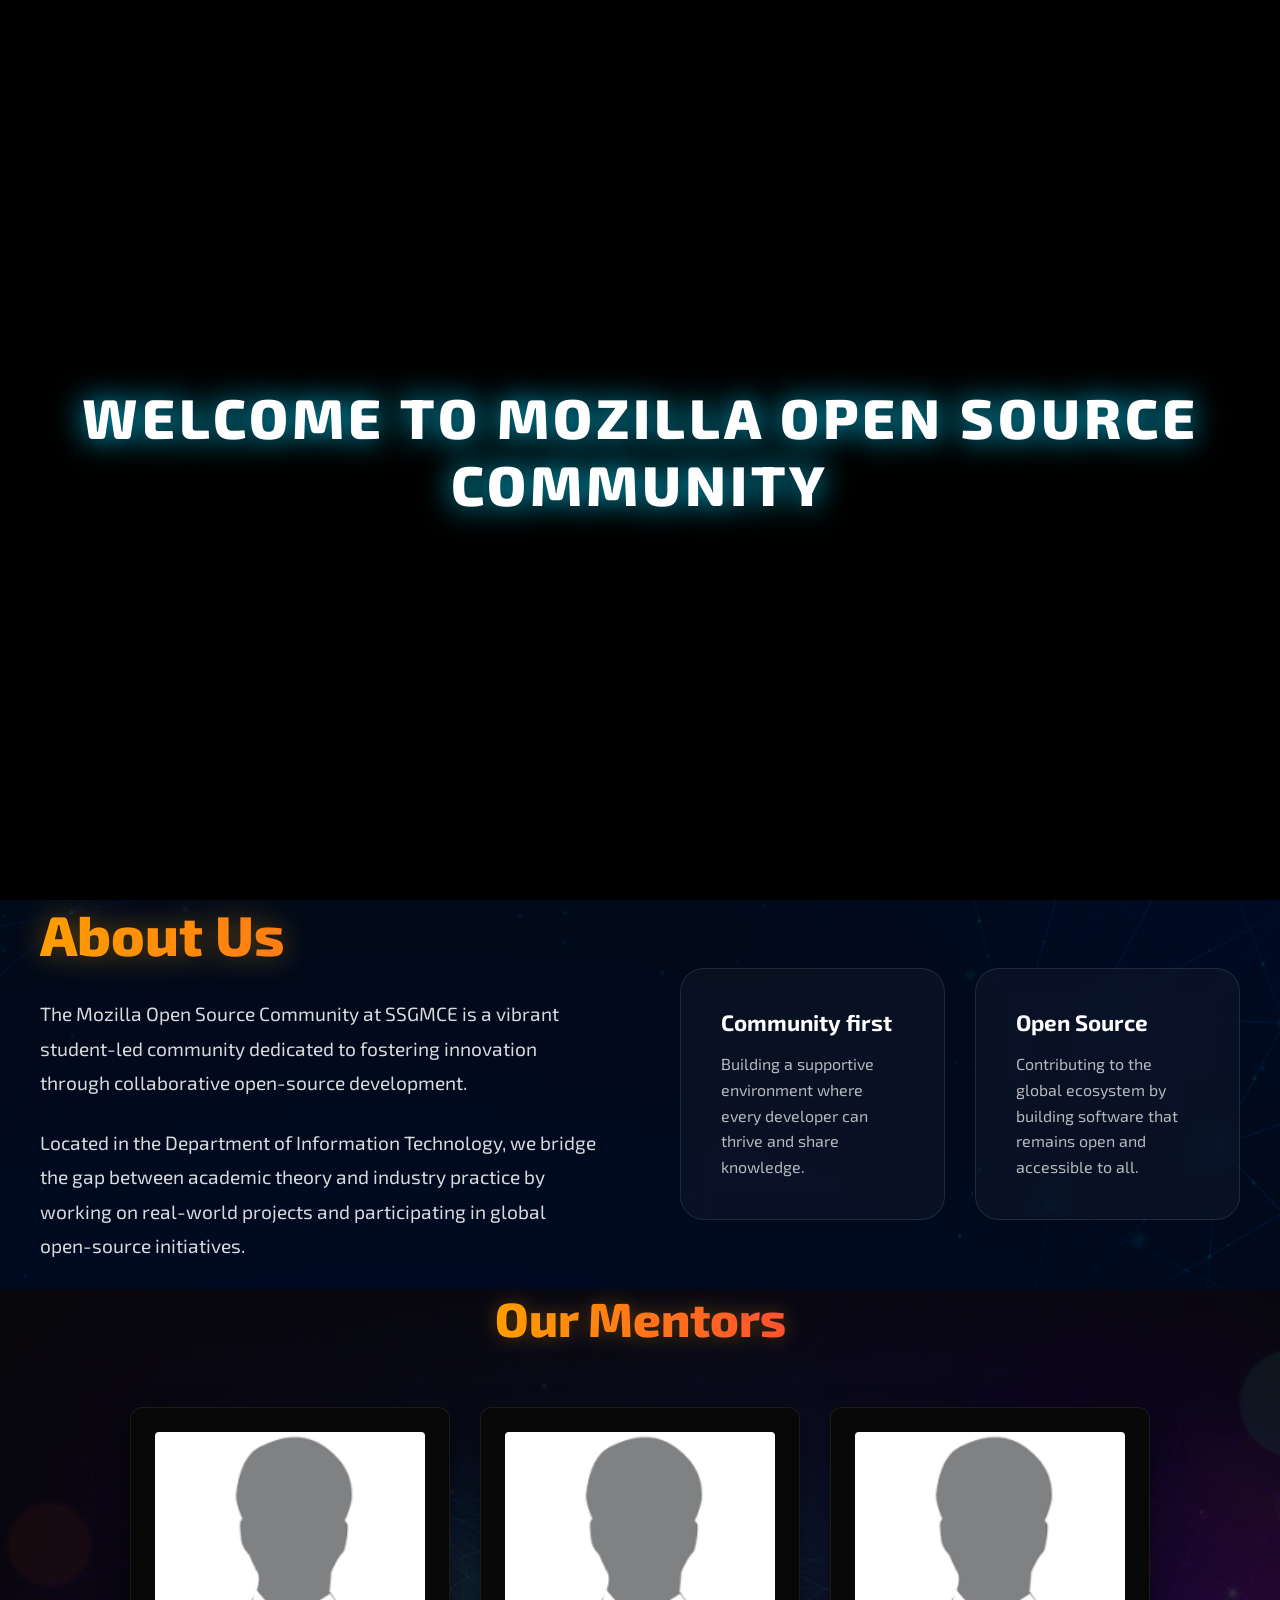
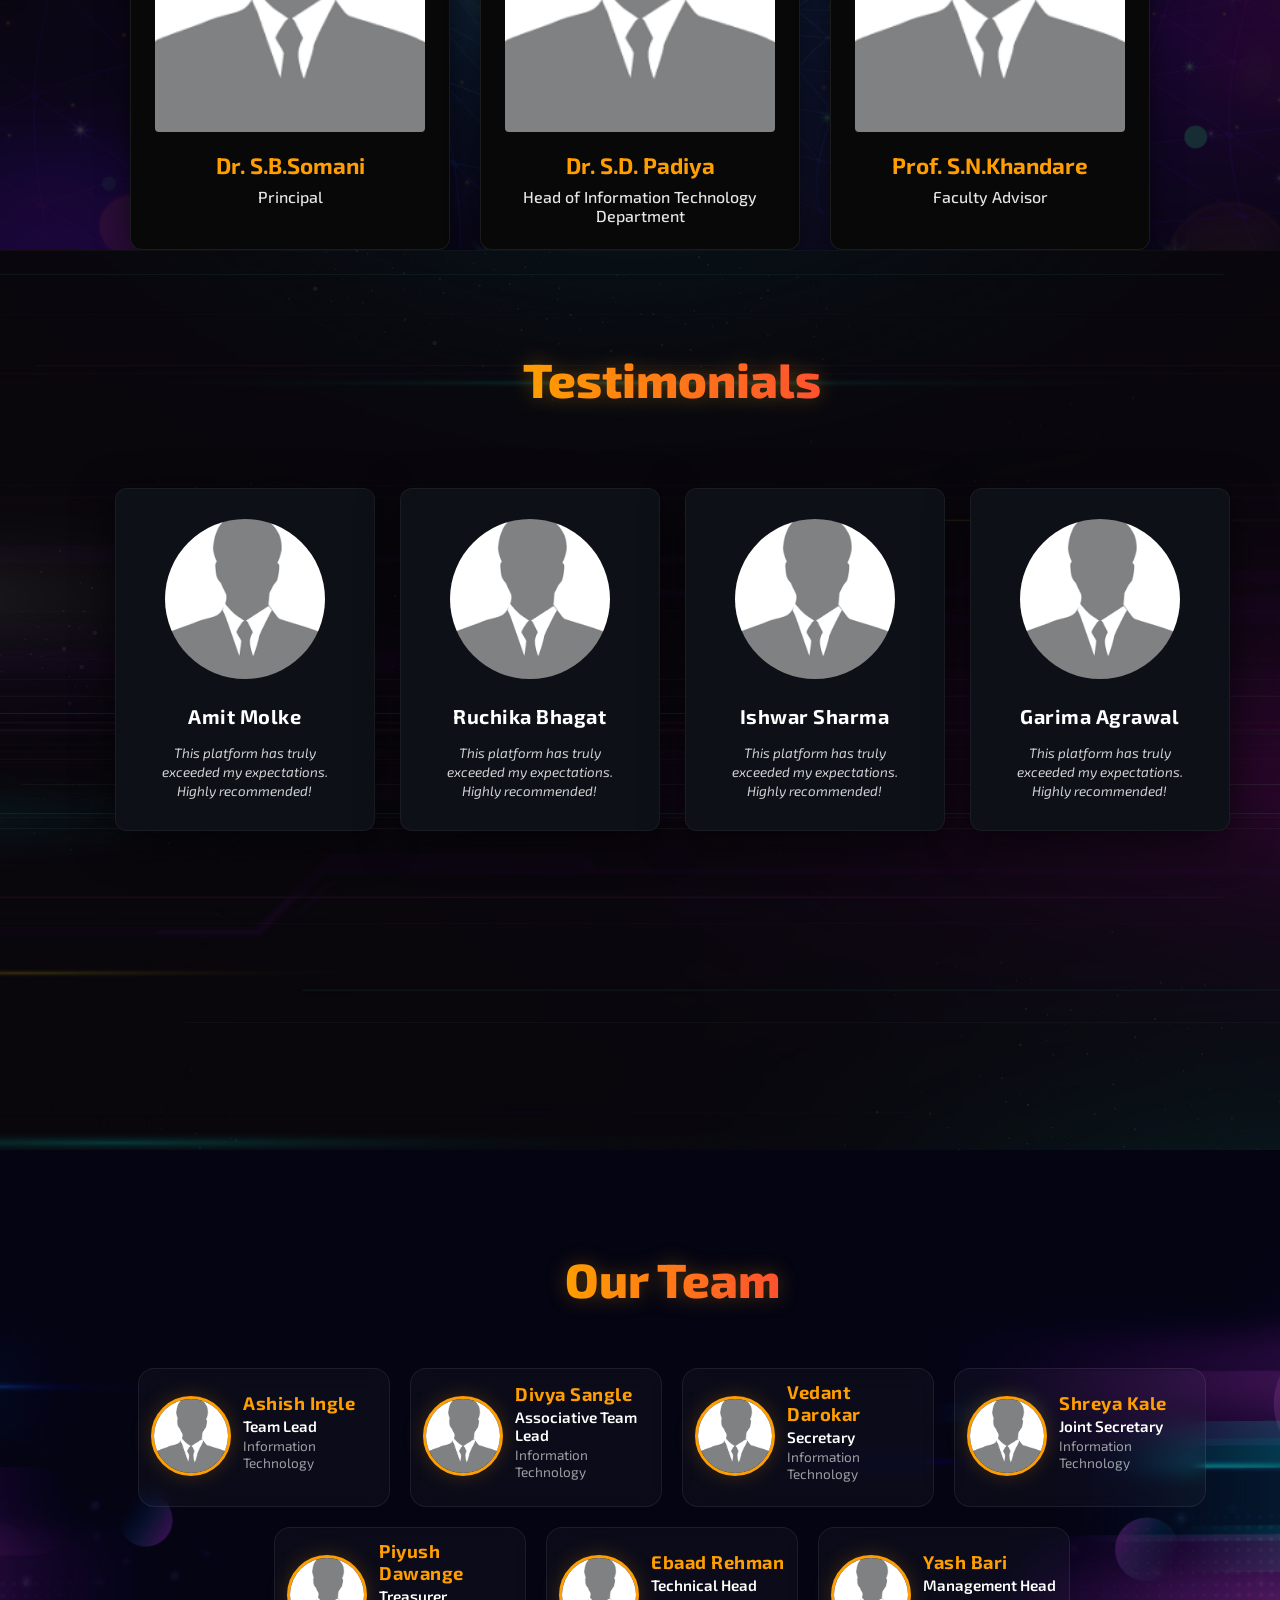
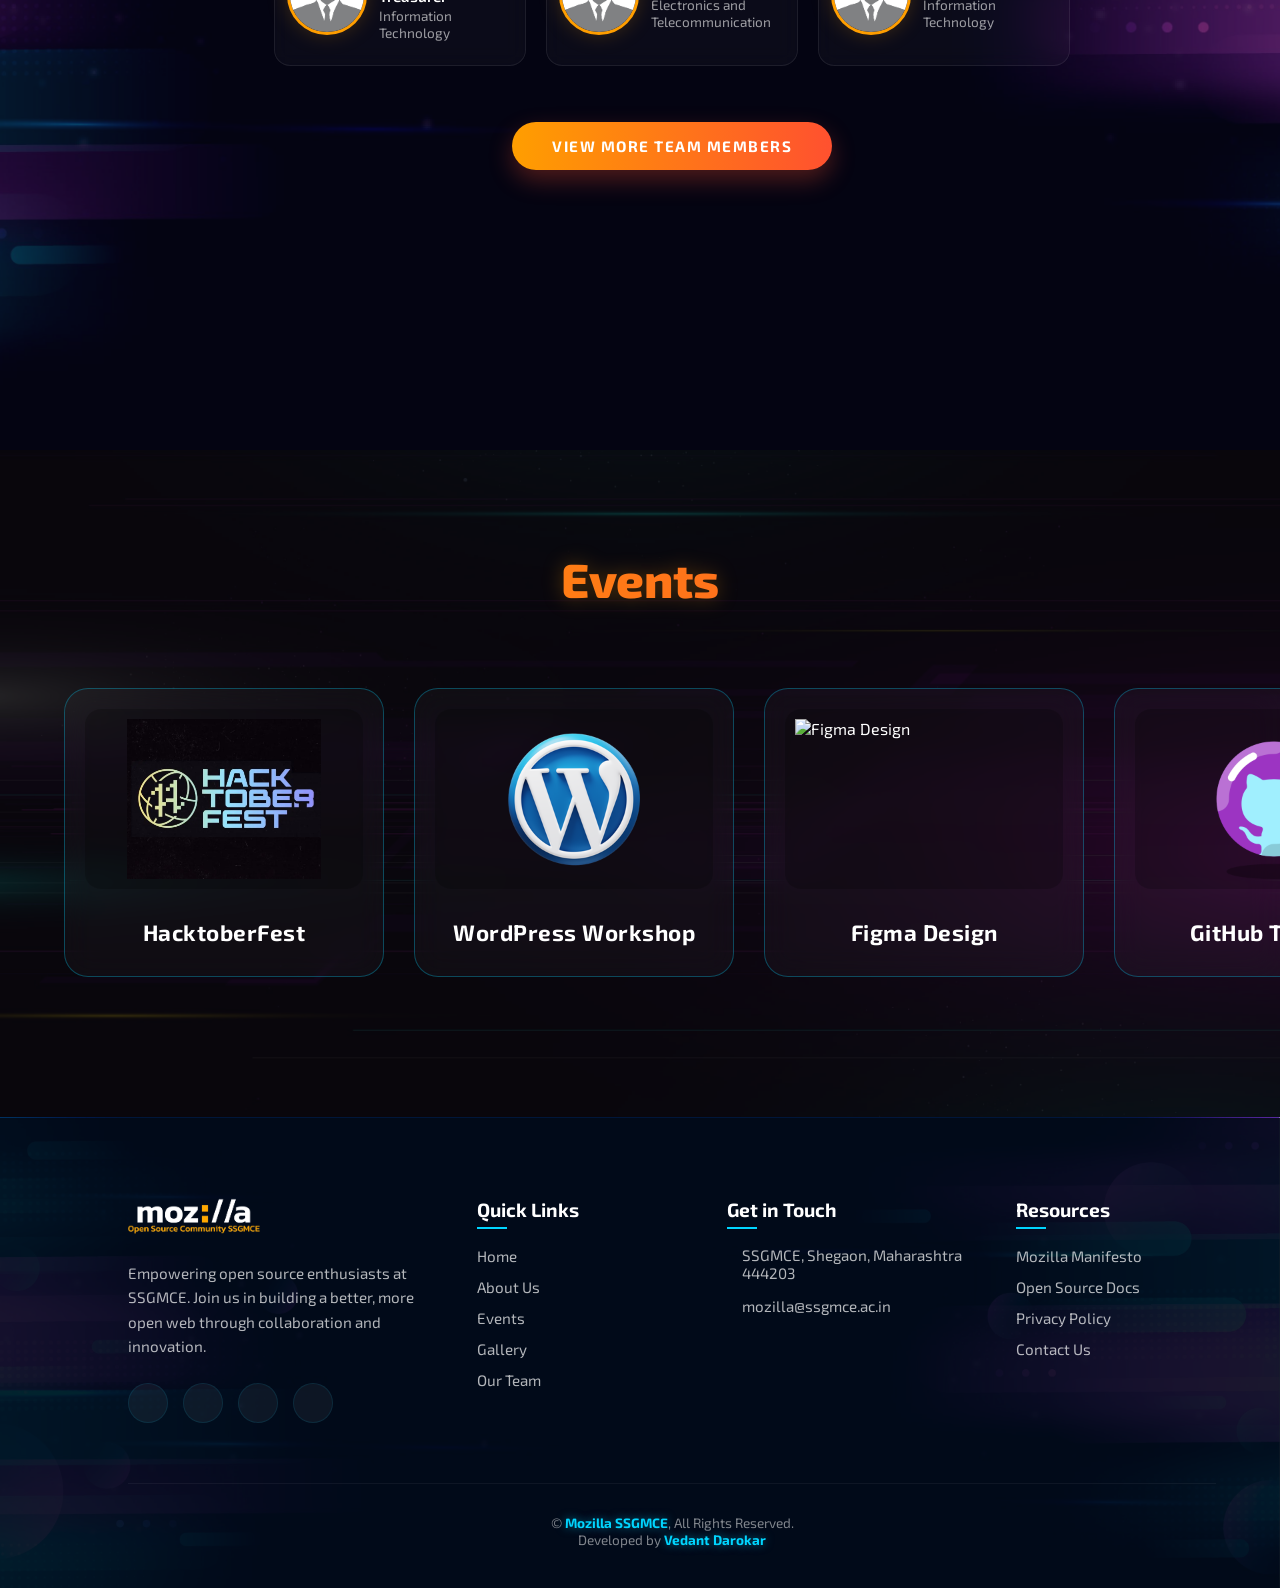
==== commit 88184a4c: "responsive done" ====
--- a/index.html
+++ b/index.html
@@ -485,6 +485,10 @@
         </div>
     </footer>
 
+    <button id="scrollTopBtn" class="scroll-top-btn" aria-label="Scroll to top">
+        <i data-lucide="arrow-up"></i>
+    </button>
+
     <script src="script.js"></script>
     <script>
         lucide.createIcons();
--- a/stylesheets/style.css
+++ b/stylesheets/style.css
@@ -1,3 +1,5 @@
+@import url('scroll_fix.css');
+
 /* Global Reset */
 * {
     margin: 0;
@@ -88,7 +90,8 @@
     align-items: center;
     padding-bottom: 10px;
     box-shadow: 0 4px 20px rgba(0, 0, 0, 0.6);
-    z-index: 50;
+    z-index: 102;
+    /* Increased to be above everything */
     border: 1px solid rgba(255, 255, 255, 0.05);
     border-top: none;
 }
@@ -287,8 +290,19 @@
 @media (max-width: 768px) {
     .logo-badge {
         left: 20px;
-        width: 70px;
-        height: 80px;
+        top: 90px;
+        /* Moved below the navbar */
+        width: 60px;
+        height: 60px;
+        border-radius: 50%;
+        /* Make it circular since it's detached */
+        padding: 5px;
+        border-top: 1px solid rgba(255, 255, 255, 0.05);
+        /* Restore top border */
+        display: flex;
+        justify-content: center;
+        align-items: center;
+        padding-bottom: 0;
     }
 
     .logo-badge img {
@@ -364,6 +378,10 @@
     .icon-box {
         padding: 6px;
     }
+
+    .main-navbar .moz-logo {
+        height: 35px;
+    }
 }
 
 
@@ -486,6 +504,12 @@
     right: 0;
 }
 
+/* --- Footer --- */
+.main-footer {
+    padding-bottom: 100px;
+    /* Extra padding for mobile bottom docks */
+}
+
 /* --- Animations --- */
 
 @keyframes fadeInUp {
@@ -551,13 +575,14 @@
     }
 }
 
+/* .social-dock rule commented out as it is overridden in scroll_fix.css */
+/* 
 .social-dock {
     position: absolute;
     right: 40px;
     bottom: 25px;
     z-index: 100;
-    /* High z-index to ensure visibility */
-
+   
     display: flex;
     flex-direction: row;
     align-items: center;
@@ -569,6 +594,26 @@
     border-radius: 50px;
     border: 1px solid rgba(255, 255, 255, 0.1);
     box-shadow: 0 10px 30px rgba(0, 0, 0, 0.5);
+} 
+*/
+/* Re-declaring base styles for social-dock that were not position-dependent */
+.social-dock {
+    position: fixed;
+    /* Changed from absolute to fixed to stay visible on scroll if desired, or absolute depending on section */
+    /* By default it was absolute in the hero section. If the user wants it to be a persistent "bar", fixed is better. 
+       Use fixed to ensure it stays on screen. */
+    position: fixed;
+    z-index: 100;
+    display: flex;
+    flex-direction: row;
+    align-items: center;
+    gap: 1.5rem;
+    background: linear-gradient(90deg, rgba(8, 30, 56, 0.7) 0%, rgba(2, 12, 24, 0.8) 100%);
+    backdrop-filter: blur(10px);
+    padding: 0.8rem 1.5rem;
+    border-radius: 50px;
+    border: 1px solid rgba(255, 255, 255, 0.1);
+    box-shadow: 0 10px 30px rgba(0, 0, 0, 0.5);
 }
 
 .social-item {
@@ -601,7 +646,8 @@
         right: 50%;
         transform: translateX(50%);
         bottom: 10px;
-        /* animation: fadeInUpMobile 0.8s ease-out forwards 1s; */
+        display: none;
+        /* Hide on mobile as requested */
     }
 }
 
@@ -609,15 +655,19 @@
 .about-section {
     position: relative;
     width: 100%;
-    min-height: 100vh;
-    padding: 120px 5% 80px 10%;
-    /* Increased left padding */
     background: url('../assets/background/imges/bg1.jpg') no-repeat center center/cover;
     display: flex;
     flex-direction: column;
     align-items: center;
     justify-content: center;
     z-index: 10;
+}
+
+@media (max-width: 768px) {
+    .about-section {
+        padding: 80px 5% 60px 5%;
+        min-height: auto;
+    }
 }
 
 /* Dark overlay for readability */
@@ -742,14 +792,19 @@
 .faculty-section {
     position: relative;
     width: 100%;
-    min-height: 100vh;
-    padding: 100px 5% 100px 10%;
-    /* Increased left padding */
     background: url('../assets/background/imges/bg2.jpg') no-repeat center center/cover;
     display: flex;
     flex-direction: column;
     align-items: center;
+    text-align: center;
     z-index: 10;
+}
+
+@media (max-width: 768px) {
+    .faculty-section {
+        padding: 80px 5% 60px 5%;
+        min-height: auto;
+    }
 }
 
 /* Dark overlay for faculty section */
@@ -1436,7 +1491,7 @@
     }
 
     .main-footer {
-        padding: 60px 5% 30px;
+        padding: 60px 5% 120px;
     }
 }
 
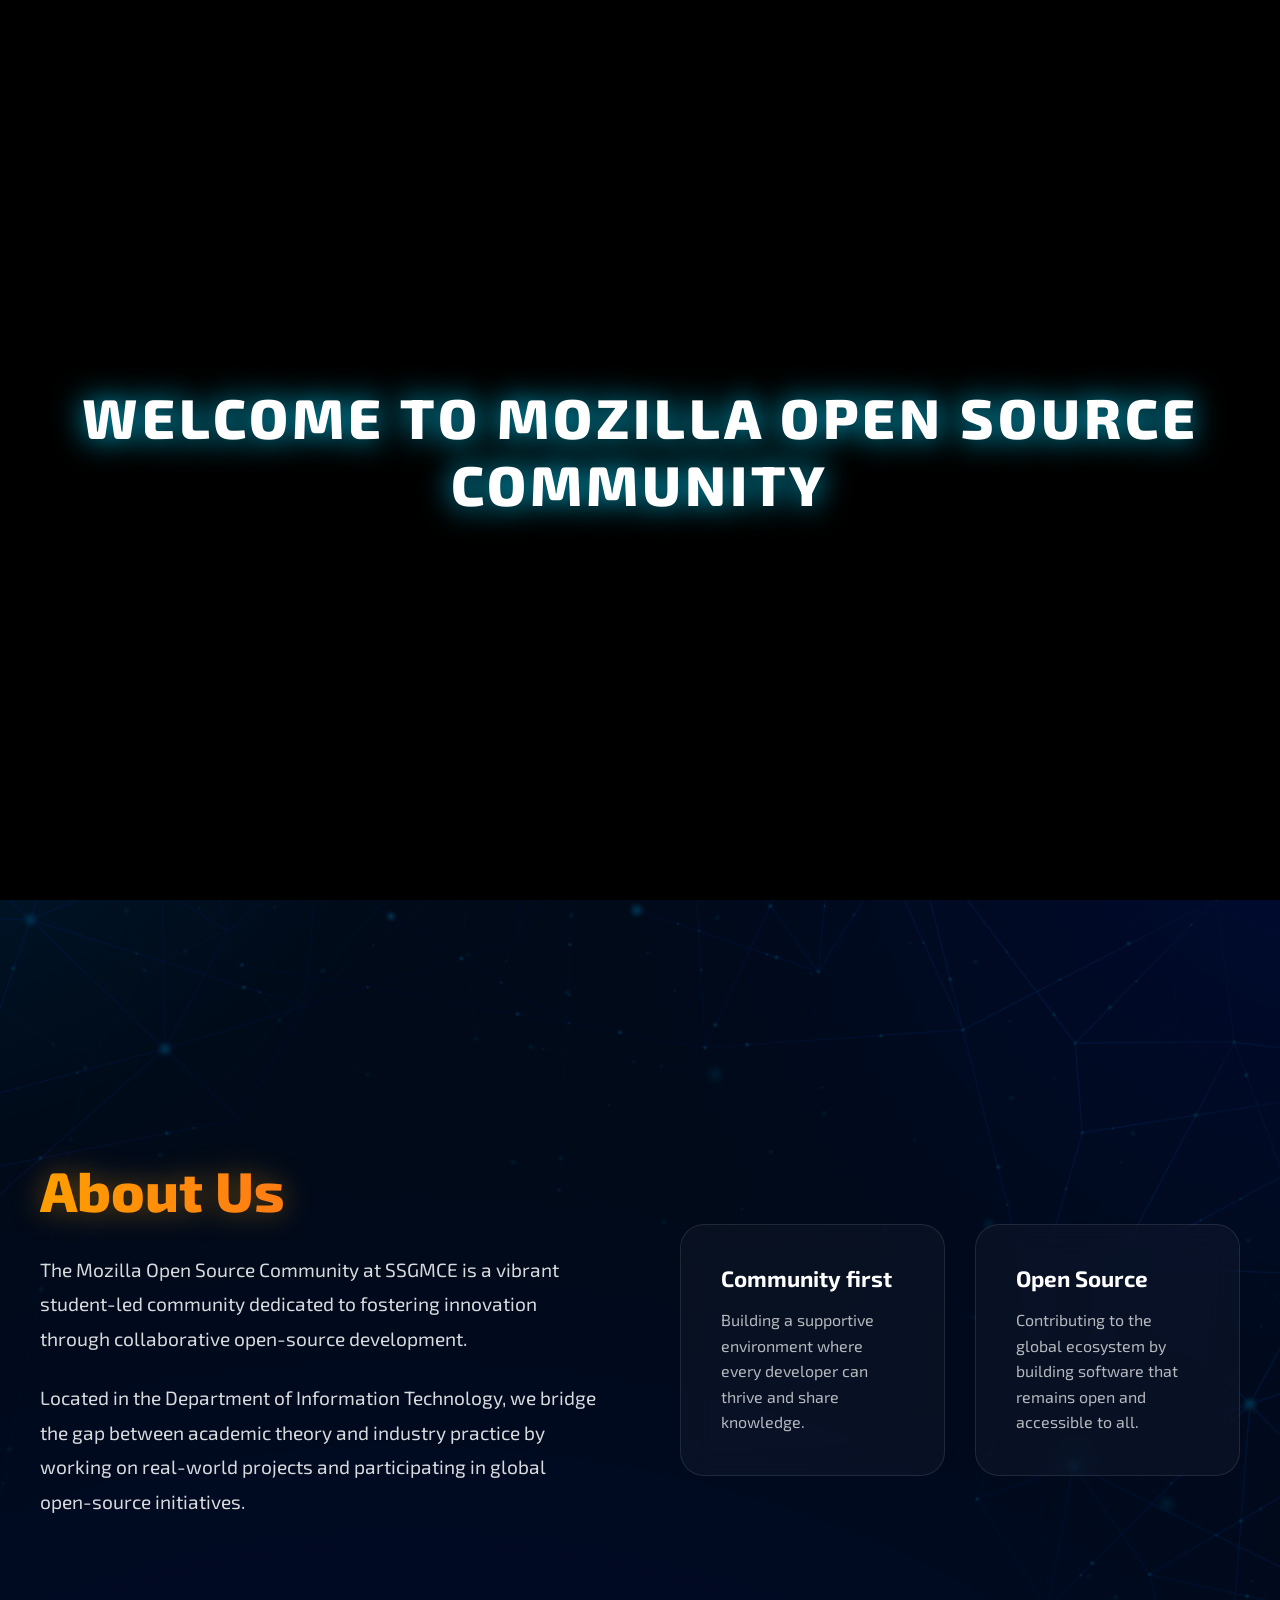
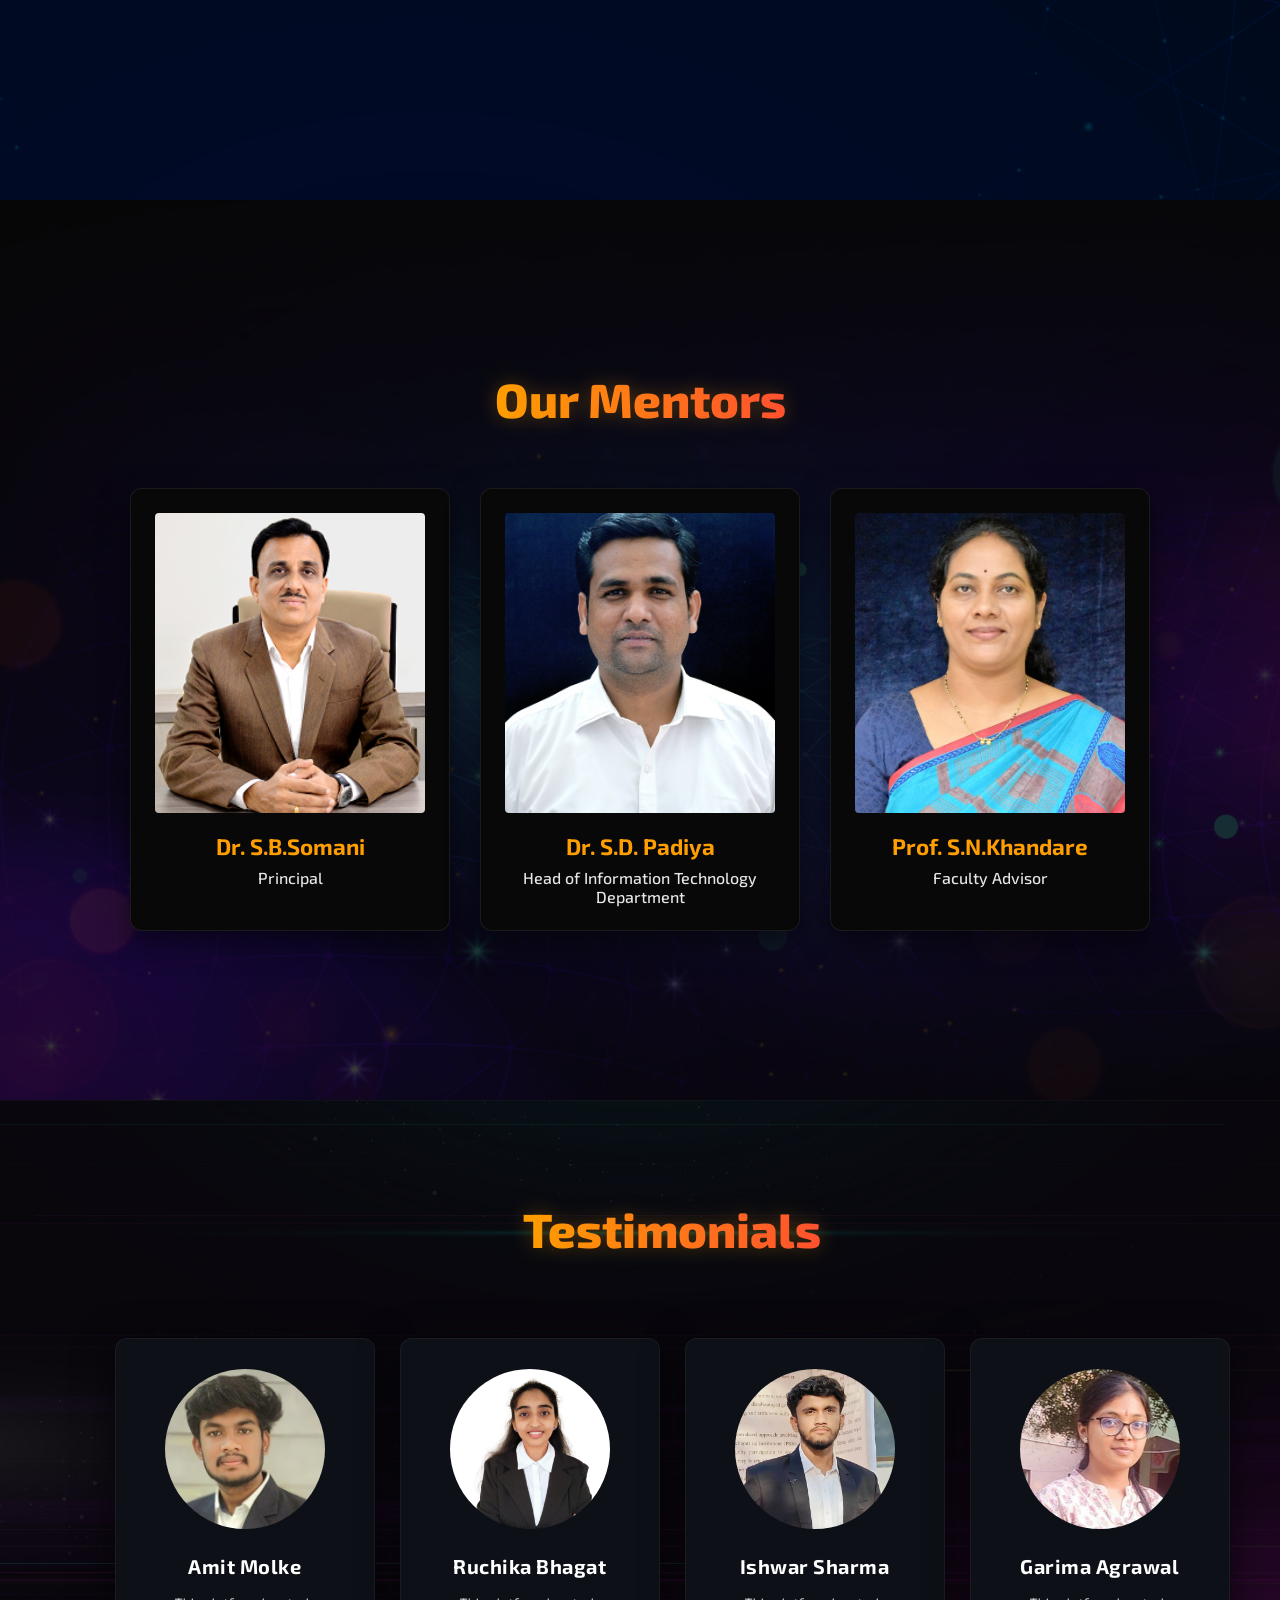
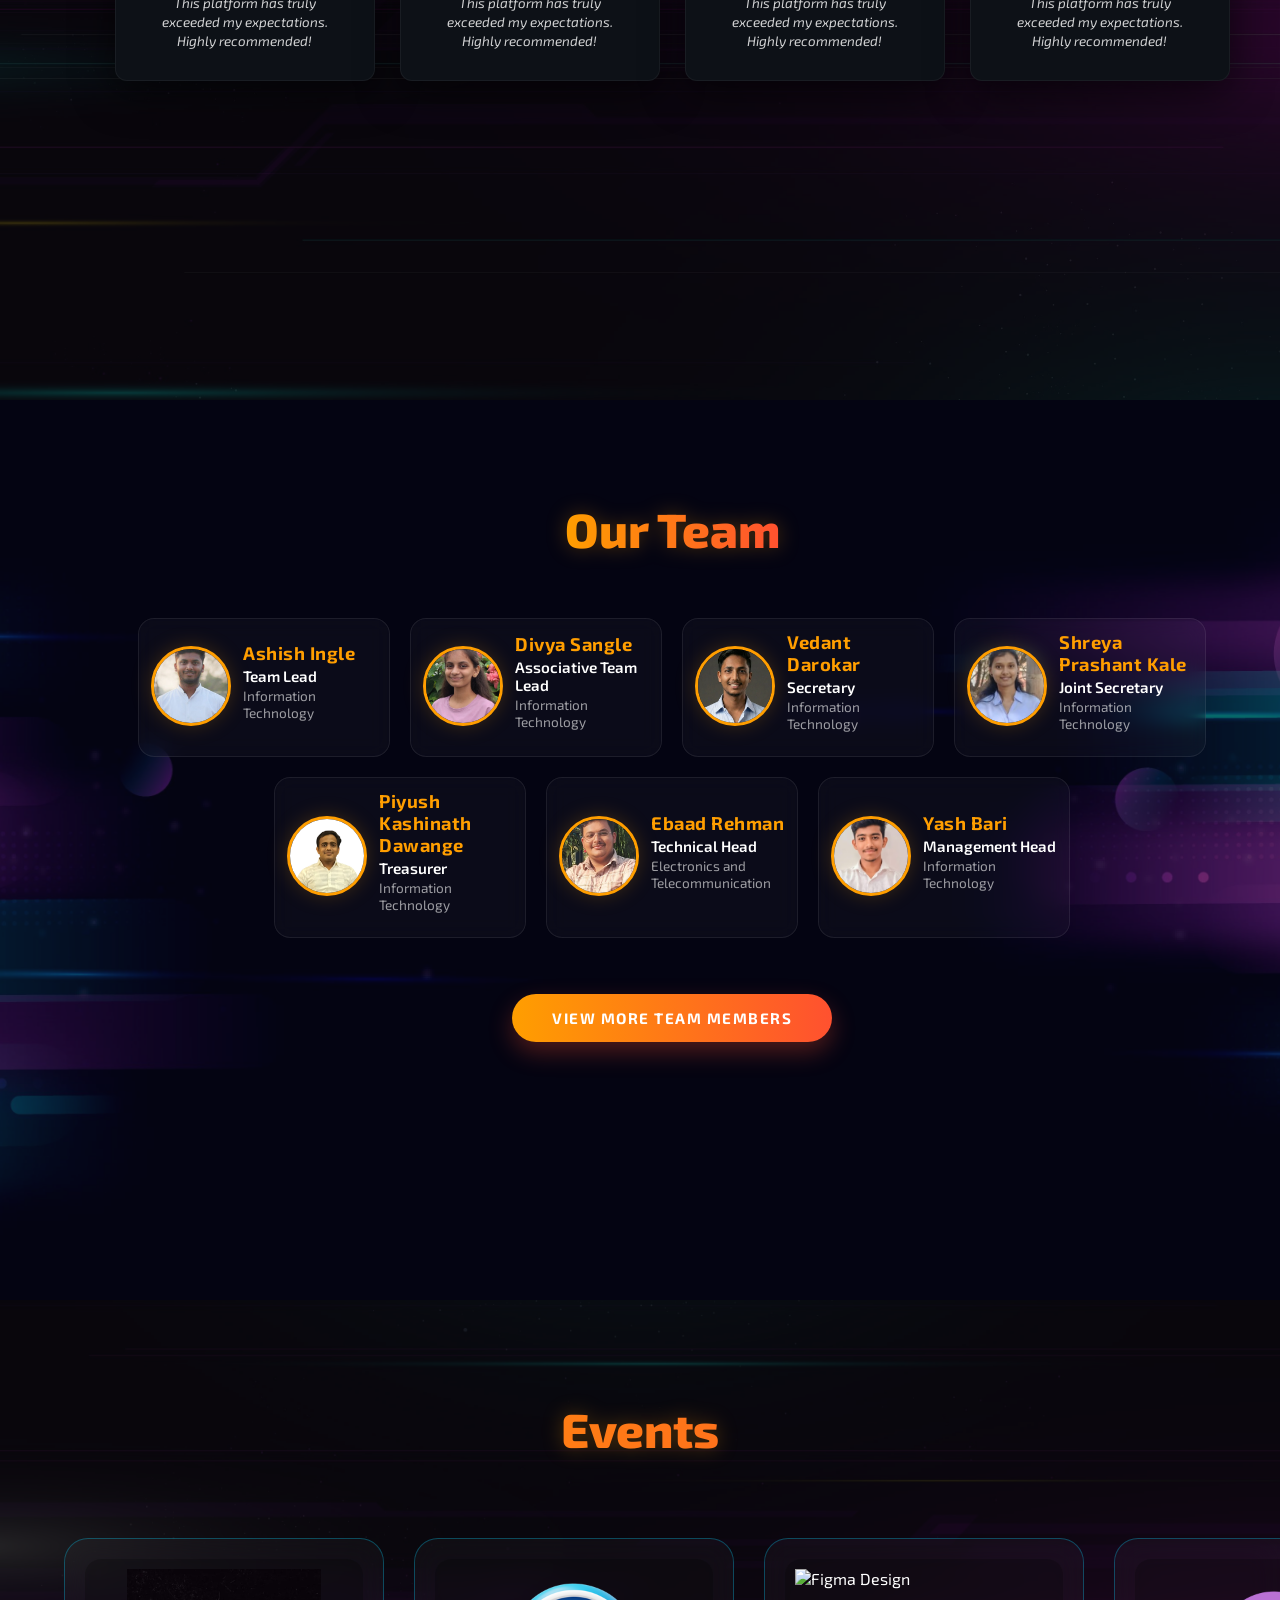
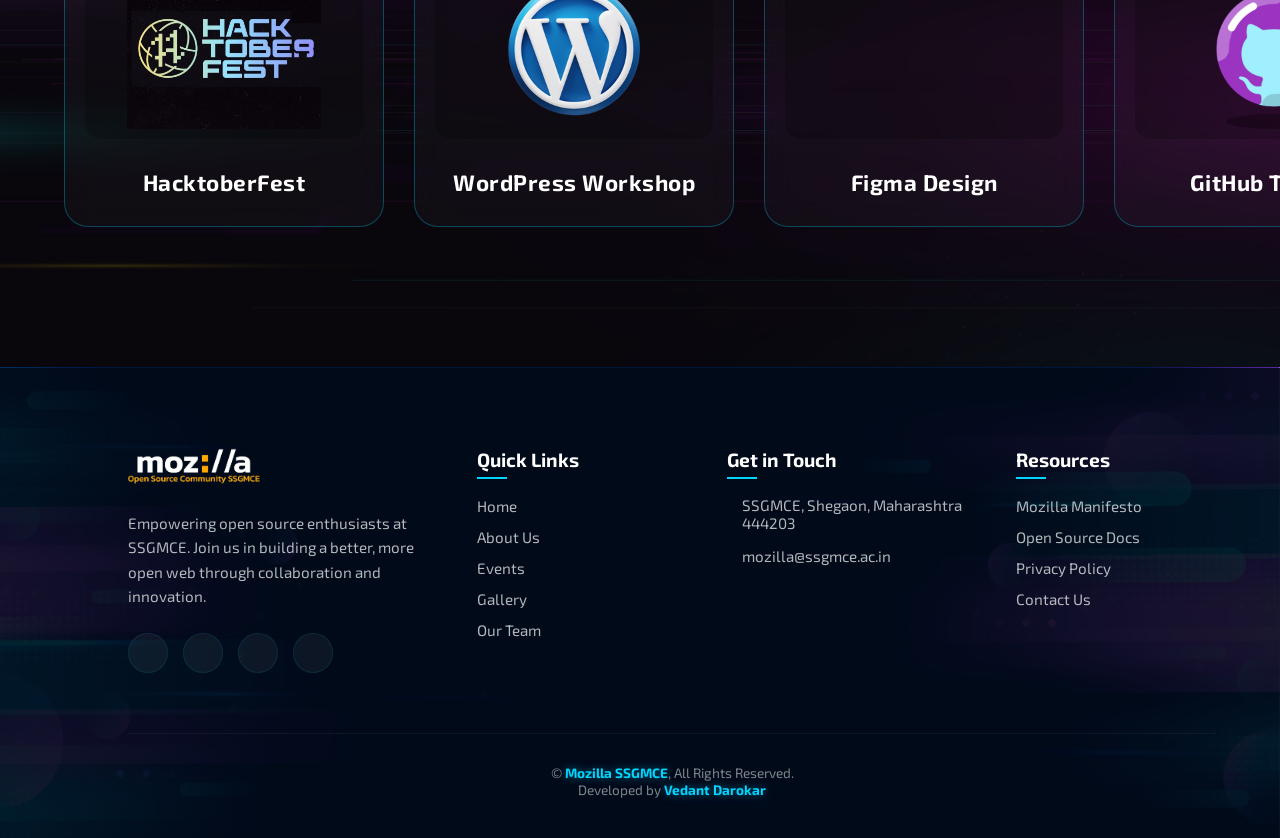
==== commit e9f57cf1: "done" ====
--- a/index.html
+++ b/index.html
@@ -65,13 +65,15 @@
         <nav class="main-navbar">
             <div class="mobile-menu-container" id="mobileMenu">
                 <div class="nav-links">
-                    <a href="#home" class="nav-item">Home</a>
-                    <a href="#about" class="nav-item">About</a>
-                    <a href="#faculty" class="nav-item">Mentors</a>
-                    <a href="#testimonials" class="nav-item">Testimonials</a>
-                    <a href="#team" class="nav-item">Team</a>
-                    <a href="gallery.html" class="nav-item">Gallery</a>
-                    <a href="contact.html" class="nav-item">Contact</a>
+                    <div class="nav-group-left">
+                        <a href="#home" class="nav-item">Home</a>
+                        <a href="#about" class="nav-item">About</a>
+                    </div>
+                    <div class="nav-group-right">
+                        <a href="#faculty" class="nav-item">Mentors</a>
+                        <a href="#team" class="nav-item">Team</a>
+                        <a href="#testimonials" class="nav-item">Testimonials</a>
+                    </div>
                 </div>
             </div>
 
@@ -140,7 +142,7 @@
             <div class="faculty-container">
                 <div class="faculty-card">
                     <div class="faculty-img">
-                        <img src="assets/placeholder.png" alt="Dr. S.B.Somani">
+                        <img src="assets/Img/S.B.Somani.png" alt="Dr. S.B.Somani">
                     </div>
                     <div class="faculty-info">
                         <h3>Dr. S.B.Somani</h3>
@@ -149,7 +151,7 @@
                 </div>
                 <div class="faculty-card">
                     <div class="faculty-img">
-                        <img src="assets/placeholder.png" alt="Dr. S.D. Padiya">
+                        <img src="assets/Img/SDPadiya.jpg" alt="Dr. S.D. Padiya">
                     </div>
                     <div class="faculty-info">
                         <h3>Dr. S.D. Padiya</h3>
@@ -158,7 +160,7 @@
                 </div>
                 <div class="faculty-card">
                     <div class="faculty-img">
-                        <img src="assets/placeholder.png" alt="Prof. S.N.Khandare">
+                        <img src="assets/Img/S.N.Khandare.jpg" alt="Prof. S.N.Khandare">
                     </div>
                     <div class="faculty-info">
                         <h3>Prof. S.N.Khandare</h3>
@@ -176,7 +178,7 @@
             <div class="testimonials-container">
                 <div class="testimonial-card">
                     <div class="testimonial-img">
-                        <img src="assets/placeholder.png" alt="Amit Molke">
+                        <img src="assets/Img/amit mokle.jpeg" alt="Amit Molke">
                     </div>
                     <div class="testimonial-info">
                         <h3>Amit Molke</h3>
@@ -187,7 +189,7 @@
                 </div>
                 <div class="testimonial-card">
                     <div class="testimonial-img">
-                        <img src="assets/placeholder.png" alt="Ruchika Bhagat">
+                        <img src="assets/Img/Ruchika bhagat.jpeg" alt="Ruchika Bhagat">
                     </div>
                     <div class="testimonial-info">
                         <h3>Ruchika Bhagat</h3>
@@ -198,7 +200,7 @@
                 </div>
                 <div class="testimonial-card">
                     <div class="testimonial-img">
-                        <img src="assets/placeholder.png" alt="Ishwar Sharma">
+                        <img src="assets/Img/ishwar sharma.jpeg" alt="Ishwar Sharma">
                     </div>
                     <div class="testimonial-info">
                         <h3>Ishwar Sharma</h3>
@@ -209,7 +211,7 @@
                 </div>
                 <div class="testimonial-card">
                     <div class="testimonial-img">
-                        <img src="assets/placeholder.png" alt="Garima Agrawal">
+                        <img src="assets/Img/GarimaAgrawal.jpg" alt="Garima Agrawal">
                     </div>
                     <div class="testimonial-info">
                         <h3>Garima Agrawal</h3>
@@ -228,105 +230,112 @@
                 <!-- Card 1 -->
                 <div class="team-card">
                     <div class="team-card-left">
-                        <img src="assets/placeholder.png" alt="Ashish Ingle">
+                        <img src="assets/Img/Ashish Ingle.jpeg" alt="Ashish Ingle">
                     </div>
                     <div class="team-card-right">
                         <h3>Ashish Ingle</h3>
                         <p class="role">Team Lead</p>
                         <p class="dept">Information Technology</p>
                         <div class="team-socials">
-                            <a href="#"><i data-lucide="github"></i></a>
-                            <a href="#"><i data-lucide="linkedin"></i></a>
+                            <a href="https://github.com/ashishingle369" target="_blank"><i data-lucide="github"></i></a>
+                            <a href="https://www.linkedin.com/in/ashish-ingle-8601a3298" target="_blank"><i
+                                    data-lucide="linkedin"></i></a>
                         </div>
                     </div>
                 </div>
                 <!-- Card 2 -->
                 <div class="team-card">
                     <div class="team-card-left">
-                        <img src="assets/placeholder.png" alt="Divya Sangle">
+                        <img src="assets/Img/Divya Sangle.jpg" alt="Divya Sangle">
                     </div>
                     <div class="team-card-right">
                         <h3>Divya Sangle</h3>
                         <p class="role">Associative Team Lead</p>
                         <p class="dept">Information Technology</p>
                         <div class="team-socials">
-                            <a href="#"><i data-lucide="github"></i></a>
-                            <a href="#"><i data-lucide="linkedin"></i></a>
+                            <a href="https://github.com/divya06sangle" target="_blank"><i data-lucide="github"></i></a>
+                            <a href="https://www.linkedin.com/in/divya-sangle-a06691288/" target="_blank"><i
+                                    data-lucide="linkedin"></i></a>
                         </div>
                     </div>
                 </div>
                 <!-- Card 3 -->
                 <div class="team-card">
                     <div class="team-card-left">
-                        <img src="assets/placeholder.png" alt="Vedant Darokar">
+                        <img src="assets/Img/VedantDarokar.webp" alt="Vedant Darokar">
                     </div>
                     <div class="team-card-right">
                         <h3>Vedant Darokar</h3>
                         <p class="role">Secretary</p>
                         <p class="dept">Information Technology</p>
                         <div class="team-socials">
-                            <a href="#"><i data-lucide="github"></i></a>
-                            <a href="#"><i data-lucide="linkedin"></i></a>
+                            <a href="https://github.com/VedantDarokar" target="_blank"><i data-lucide="github"></i></a>
+                            <a href="https://www.linkedin.com/in/vedant-darokar-3241a3286/" target="_blank"><i
+                                    data-lucide="linkedin"></i></a>
                         </div>
                     </div>
                 </div>
                 <!-- Card 4 -->
                 <div class="team-card">
                     <div class="team-card-left">
-                        <img src="assets/placeholder.png" alt="Shreya Kale">
-                    </div>
-                    <div class="team-card-right">
-                        <h3>Shreya Kale</h3>
+                        <img src="assets/Img/Shreya Kale.png" alt="Shreya Kale">
+                    </div>
+                    <div class="team-card-right">
+                        <h3>Shreya Prashant Kale</h3>
                         <p class="role">Joint Secretary</p>
                         <p class="dept">Information Technology</p>
                         <div class="team-socials">
-                            <a href="#"><i data-lucide="github"></i></a>
-                            <a href="#"><i data-lucide="linkedin"></i></a>
+                            <a href="https://github.com/Shreya1975" target="_blank"><i data-lucide="github"></i></a>
+                            <a href="https://www.linkedin.com/in/ShreyaKale" target="_blank"><i
+                                    data-lucide="linkedin"></i></a>
                         </div>
                     </div>
                 </div>
                 <!-- Card 5 -->
                 <div class="team-card">
                     <div class="team-card-left">
-                        <img src="assets/placeholder.png" alt="Piyush Dawange">
-                    </div>
-                    <div class="team-card-right">
-                        <h3>Piyush Dawange</h3>
+                        <img src="assets/Img/Piyush Dawange.jpg" alt="Piyush Dawange">
+                    </div>
+                    <div class="team-card-right">
+                        <h3>Piyush Kashinath Dawange</h3>
                         <p class="role">Treasurer</p>
                         <p class="dept">Information Technology</p>
                         <div class="team-socials">
-                            <a href="#"><i data-lucide="github"></i></a>
-                            <a href="#"><i data-lucide="linkedin"></i></a>
+                            <a href="https://www.linkedin.com/in/piyush-dawange-496827329" target="_blank"><i
+                                    data-lucide="linkedin"></i></a>
                         </div>
                     </div>
                 </div>
                 <!-- Card 6 -->
                 <div class="team-card">
                     <div class="team-card-left">
-                        <img src="assets/placeholder.png" alt="Ebaad Rehman">
+                        <img src="assets/Img/EbaadRehman.jpeg" alt="Ebaad Rehman">
                     </div>
                     <div class="team-card-right">
                         <h3>Ebaad Rehman</h3>
                         <p class="role">Technical Head</p>
                         <p class="dept">Electronics and Telecommunication</p>
                         <div class="team-socials">
-                            <a href="#"><i data-lucide="github"></i></a>
-                            <a href="#"><i data-lucide="linkedin"></i></a>
+                            <a href="https://github.com/Ebaad-esr" target="_blank"><i data-lucide="github"></i></a>
+                            <a href="https://www.linkedin.com/in/Ebaad-esr/" target="_blank"><i
+                                    data-lucide="linkedin"></i></a>
                         </div>
                     </div>
                 </div>
                 <!-- Card 7 -->
                 <div class="team-card">
                     <div class="team-card-left">
-                        <img src="assets/placeholder.png" alt="Yash Bari">
+                        <img src="assets/Img/yash bari.jpg" alt="Yash Bari">
                     </div>
                     <div class="team-card-right">
                         <h3>Yash Bari</h3>
                         <p class="role">Management Head</p>
                         <p class="dept">Information Technology</p>
                         <div class="team-socials">
-                            <a href="#"><i data-lucide="github"></i></a>
-                            <a href="#"><i data-lucide="linkedin"></i></a>
+                            <a href="https://github.com/yashravindrabari" target="_blank"><i
+                                    data-lucide="github"></i></a>
+                            <a href="https://www.linkedin.com/in/yash-ravindra-bari-88845b33a" target="_blank"><i
+                                    data-lucide="linkedin"></i></a>
                         </div>
                     </div>
                 </div>
--- a/stylesheets/style.css
+++ b/stylesheets/style.css
@@ -131,10 +131,33 @@
 
 .nav-links {
     display: flex;
+    width: 100%;
+    /* justify-content: center; Removed center to allow groups to stretch */
+    align-items: center;
+}
+
+.nav-group-left,
+.nav-group-right {
+    display: flex;
     gap: 2rem;
     align-items: center;
-    width: 100%;
-    justify-content: center;
+}
+
+/* Desktop Handling */
+@media (min-width: 1025px) {
+    .nav-group-left {
+        flex: 1;
+        justify-content: flex-end;
+        padding-right: 240px;
+        /* Increased Space for logo details */
+    }
+
+    .nav-group-right {
+        flex: 1;
+        justify-content: flex-start;
+        padding-left: 240px;
+        /* Increased Space for logo details */
+    }
 }
 
 /* On desktop, we want to skip the logo in the middle of the links list */
@@ -177,19 +200,21 @@
     flex-direction: column;
     align-items: center;
     justify-content: center;
-    order: 0;
-    /* Keeps logo in its place in the flex container */
+    position: absolute;
+    left: 43%;
+    /* Moved more left */
+    transform: translateX(-50%);
+    pointer-events: none;
+    /* Let clicks pass through if needed, though logo might need clicks */
+}
+
+.brand-center * {
+    pointer-events: auto;
 }
 
 /* Ensure Logo is in the middle of the links */
-@media (min-width: 1025px) {
-
-    /* Push Mentors, Testimonials, Team to the right */
-    /* Home, About to the left */
-    .nav-item:nth-child(3) {
-        margin-left: 100px;
-    }
-}
+/* ensure logo stays in middle */
+/* Previous margin logic removed as we use flex groups now */
 
 .moz-logo {
     height: 45px;
@@ -274,16 +299,24 @@
         padding: 0.5rem 1.5rem;
     }
 
+    .nav-group-left,
+    .nav-group-right {
+        gap: 1.2rem;
+    }
+
     .nav-links {
+        justify-content: center;
         gap: 1.2rem;
-    }
-
-    .nav-item {
-        font-size: 1rem;
-    }
-
-    .nav-item:nth-child(3) {
-        margin-left: 0;
+        /* Add gap between groups for tablet */
+    }
+
+    /* Remove padding for tablet as logo might move or scale */
+    .nav-group-left {
+        padding-right: 0;
+    }
+
+    .nav-group-right {
+        padding-left: 0;
     }
 }
 
@@ -347,6 +380,15 @@
         gap: 2rem;
     }
 
+    .nav-group-left,
+    .nav-group-right {
+        flex-direction: column;
+        gap: 2rem;
+        width: 100%;
+        justify-content: center;
+        padding: 0 !important;
+    }
+
     .nav-item {
         font-size: 1.8rem;
         font-weight: 700;
@@ -663,10 +705,11 @@
     z-index: 10;
 }
 
-@media (max-width: 768px) {
+@media (min-width: 1025px) {
     .about-section {
-        padding: 80px 5% 60px 5%;
-        min-height: auto;
+        min-height: 100vh;
+        padding-top: 0;
+        padding-bottom: 0;
     }
 }
 
@@ -804,6 +847,15 @@
     .faculty-section {
         padding: 80px 5% 60px 5%;
         min-height: auto;
+    }
+}
+
+@media (min-width: 1025px) {
+    .faculty-section {
+        min-height: 100vh;
+        padding-top: 0;
+        padding-bottom: 0;
+        justify-content: center;
     }
 }
 
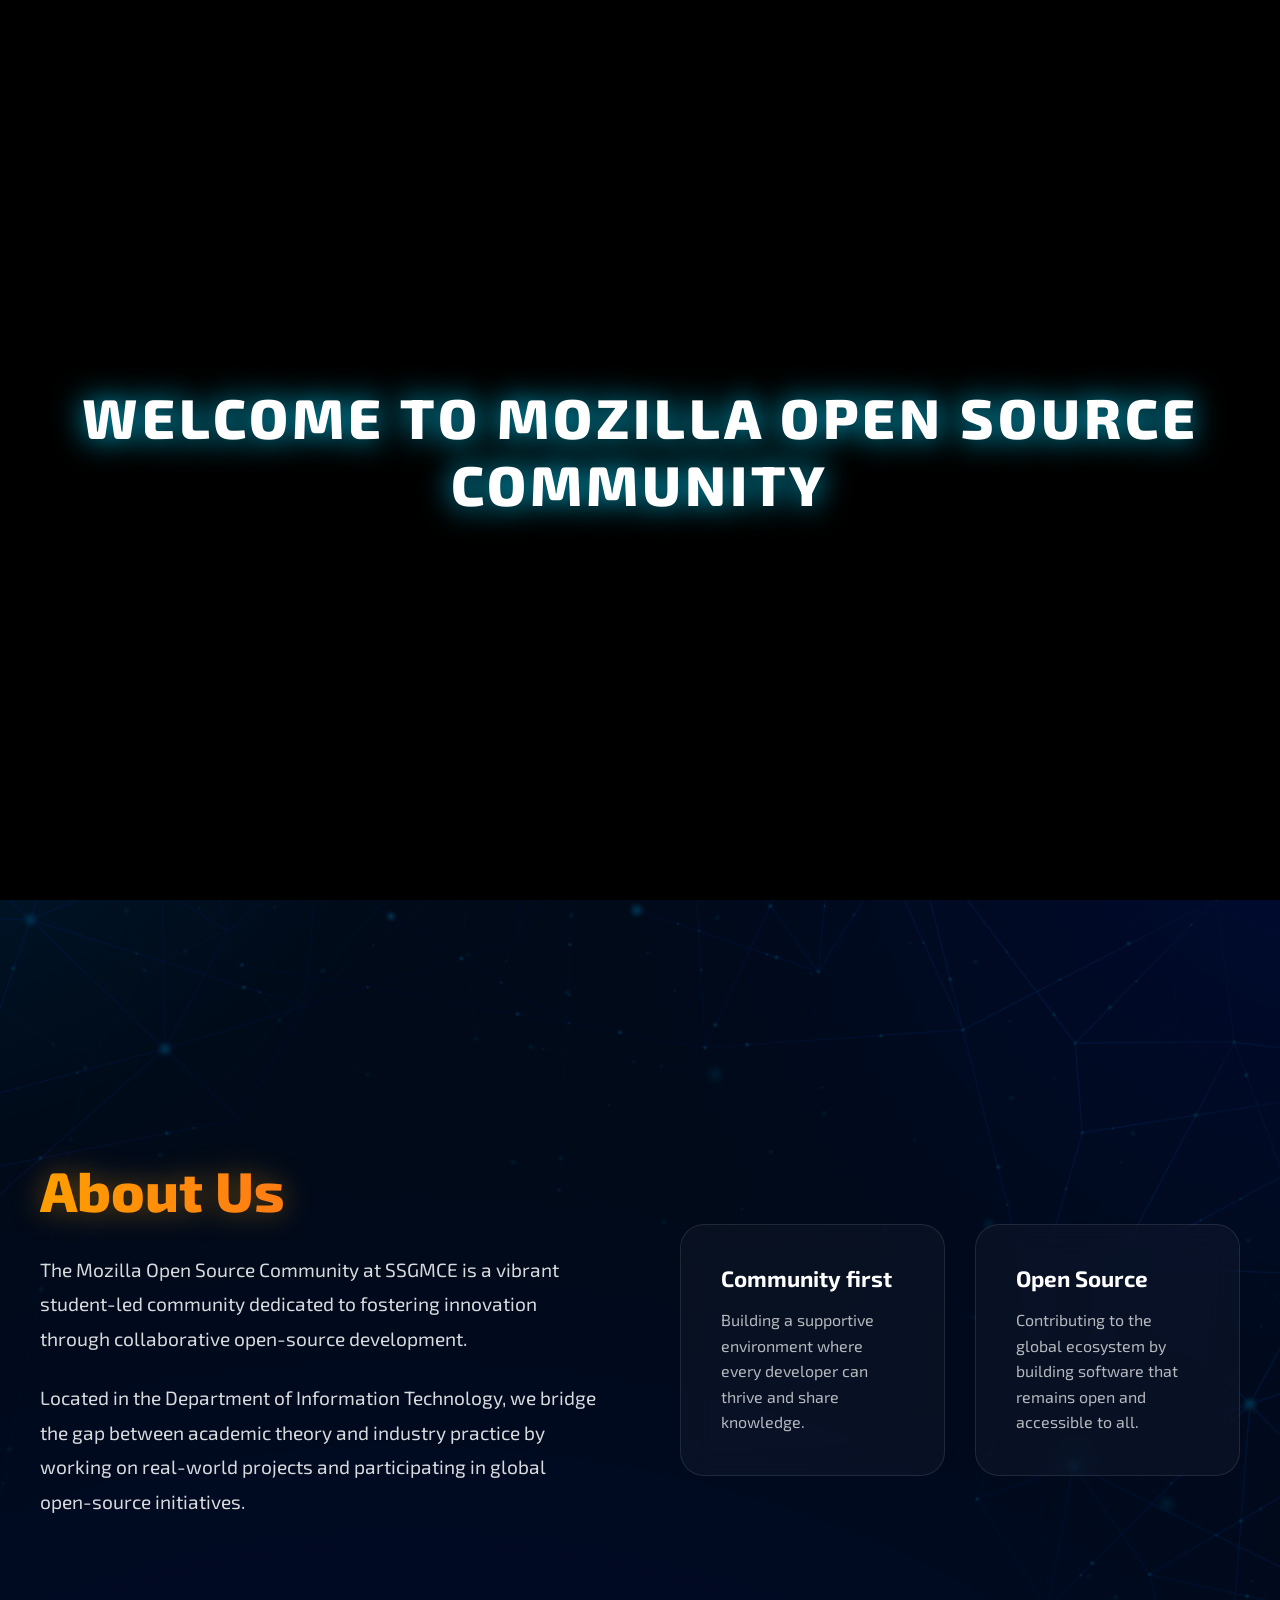
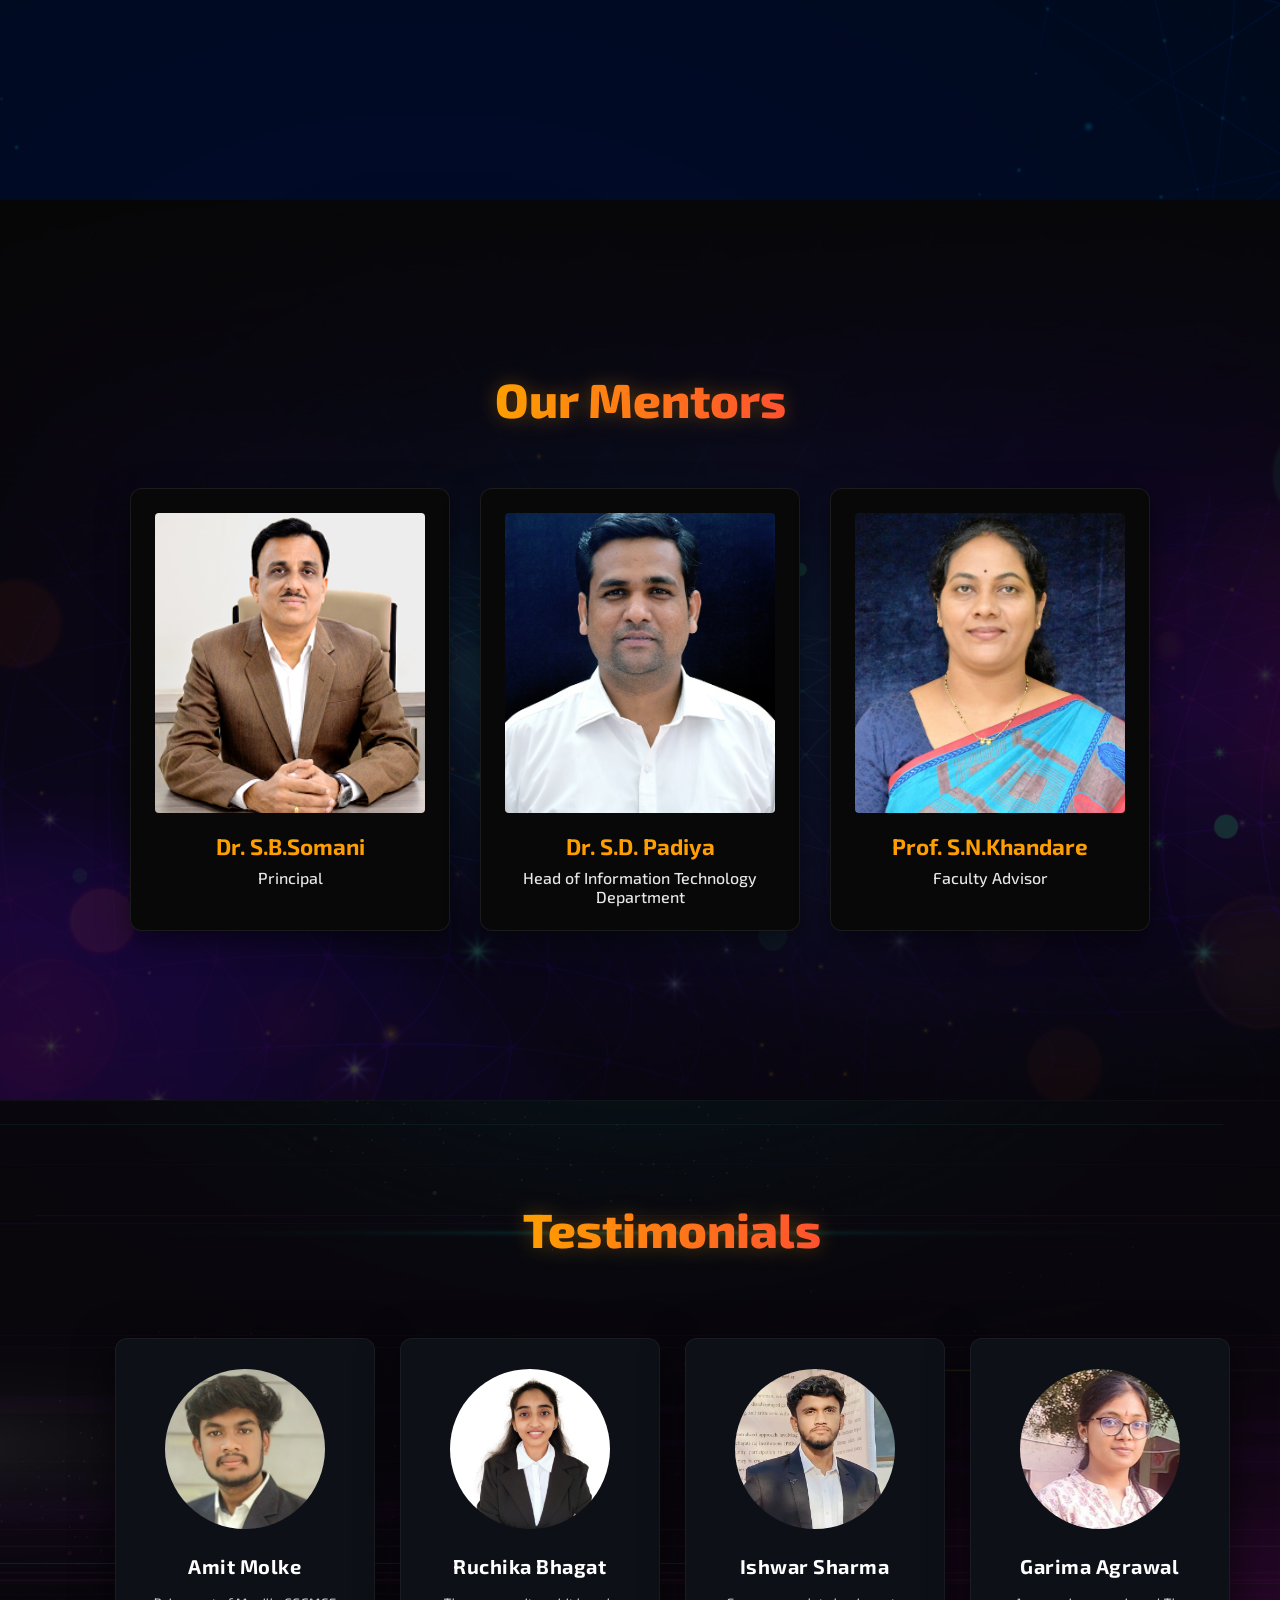
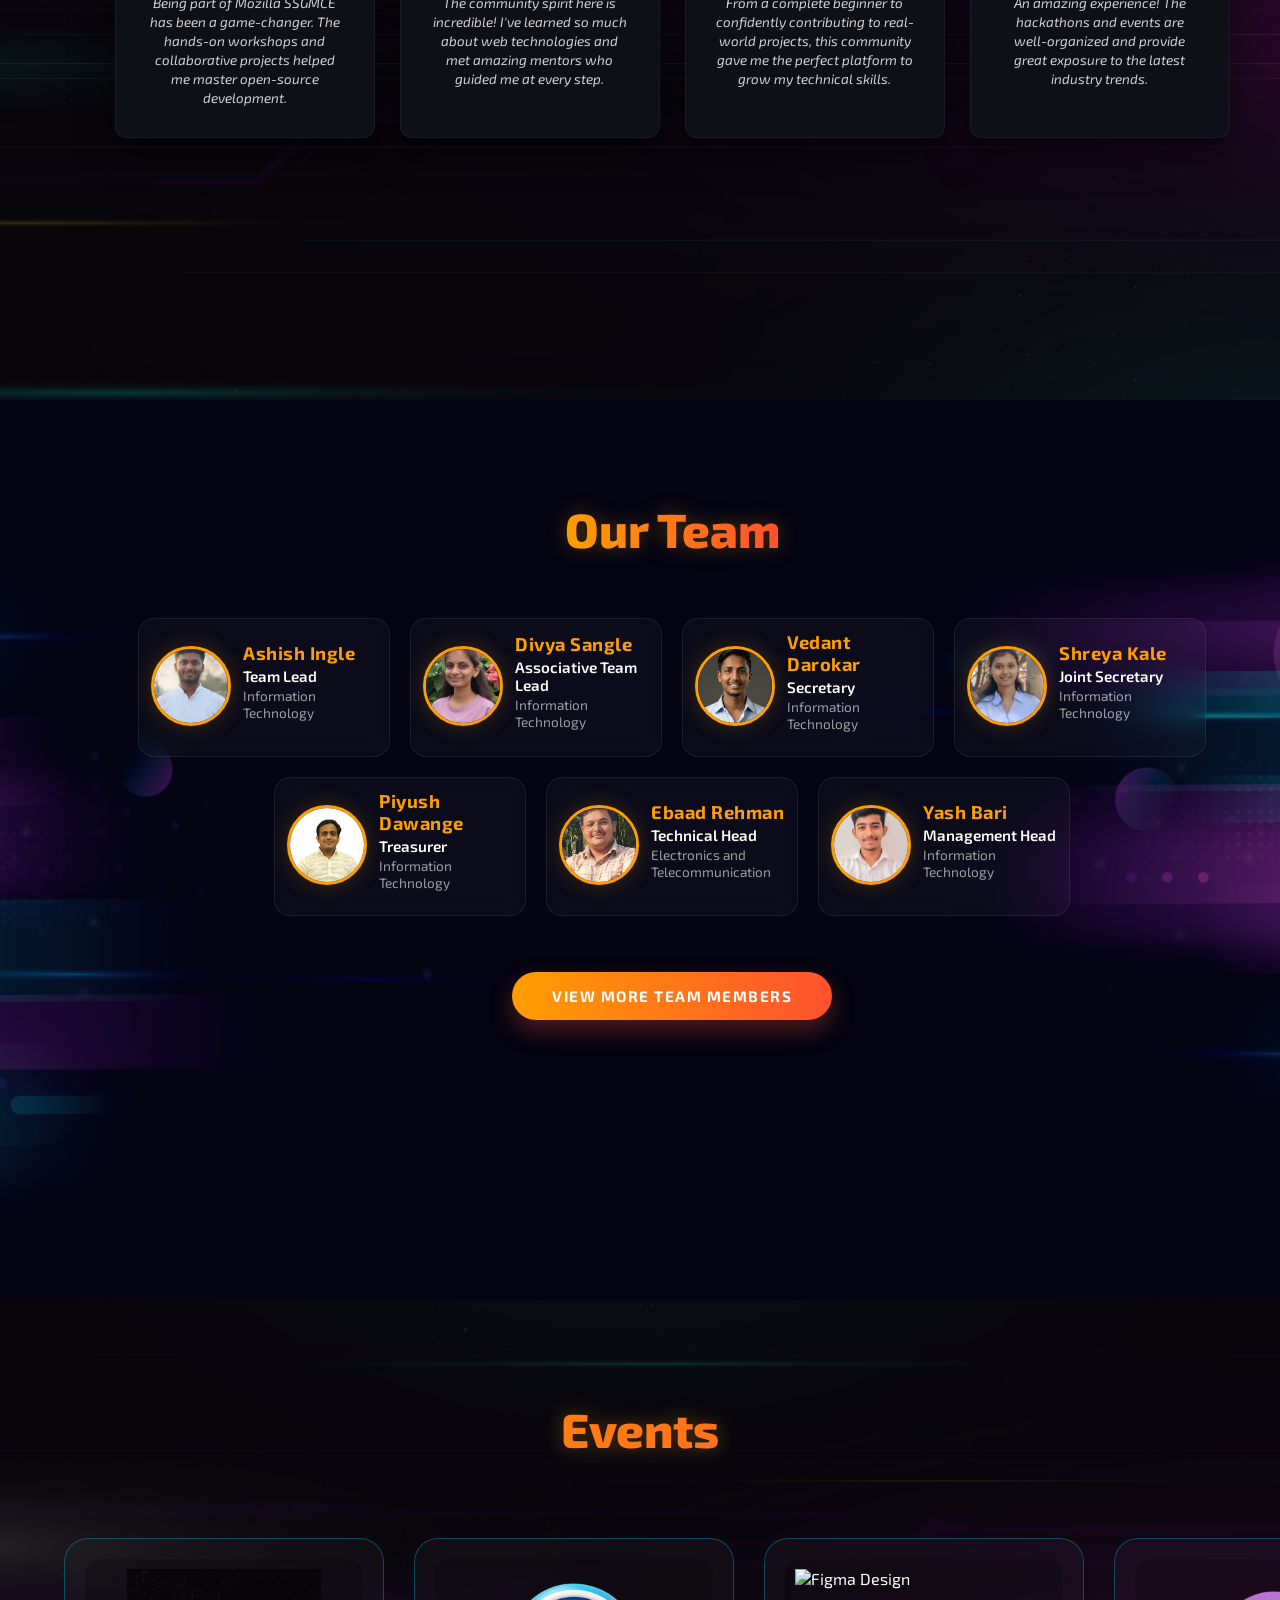
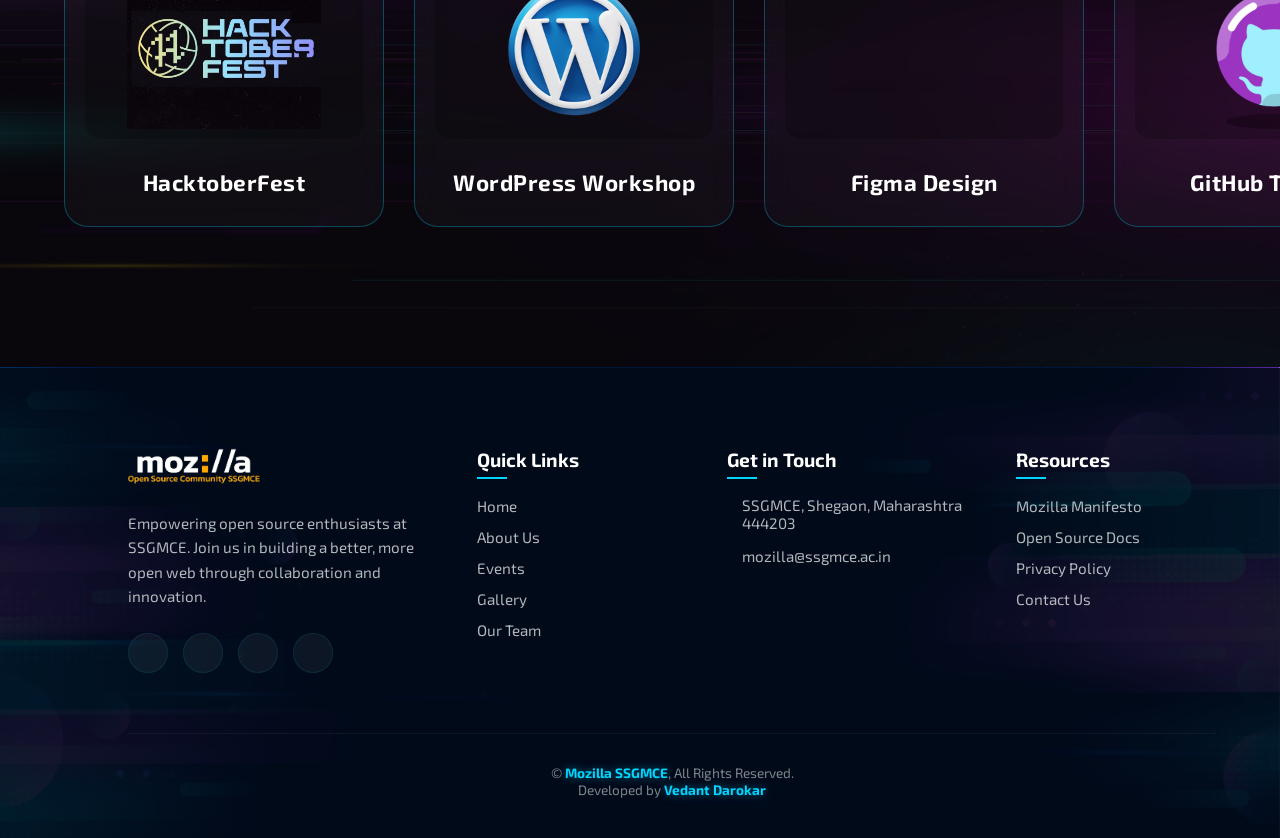
==== commit c7b4d7a1: "done" ====
--- a/index.html
+++ b/index.html
@@ -184,7 +184,8 @@
                         <h3>Amit Molke</h3>
                     </div>
                     <div class="testimonial-message">
-                        This platform has truly exceeded my expectations. Highly recommended!
+                        Being part of Mozilla SSGMCE has been a game-changer. The hands-on workshops and collaborative
+                        projects helped me master open-source development.
                     </div>
                 </div>
                 <div class="testimonial-card">
@@ -195,7 +196,8 @@
                         <h3>Ruchika Bhagat</h3>
                     </div>
                     <div class="testimonial-message">
-                        This platform has truly exceeded my expectations. Highly recommended!
+                        The community spirit here is incredible! I've learned so much about web technologies and met
+                        amazing mentors who guided me at every step.
                     </div>
                 </div>
                 <div class="testimonial-card">
@@ -206,7 +208,8 @@
                         <h3>Ishwar Sharma</h3>
                     </div>
                     <div class="testimonial-message">
-                        This platform has truly exceeded my expectations. Highly recommended!
+                        From a complete beginner to confidently contributing to real-world projects, this community gave
+                        me the perfect platform to grow my technical skills.
                     </div>
                 </div>
                 <div class="testimonial-card">
@@ -217,7 +220,8 @@
                         <h3>Garima Agrawal</h3>
                     </div>
                     <div class="testimonial-message">
-                        This platform has truly exceeded my expectations. Highly recommended!
+                        An amazing experience! The hackathons and events are well-organized and provide great exposure
+                        to the latest industry trends.
                     </div>
                 </div>
             </div>
@@ -281,7 +285,7 @@
                         <img src="assets/Img/Shreya Kale.png" alt="Shreya Kale">
                     </div>
                     <div class="team-card-right">
-                        <h3>Shreya Prashant Kale</h3>
+                        <h3>Shreya Kale</h3>
                         <p class="role">Joint Secretary</p>
                         <p class="dept">Information Technology</p>
                         <div class="team-socials">
@@ -297,10 +301,11 @@
                         <img src="assets/Img/Piyush Dawange.jpg" alt="Piyush Dawange">
                     </div>
                     <div class="team-card-right">
-                        <h3>Piyush Kashinath Dawange</h3>
+                        <h3>Piyush Dawange</h3>
                         <p class="role">Treasurer</p>
                         <p class="dept">Information Technology</p>
                         <div class="team-socials">
+                            <a href="#"><i data-lucide="github"></i></a>
                             <a href="https://www.linkedin.com/in/piyush-dawange-496827329" target="_blank"><i
                                     data-lucide="linkedin"></i></a>
                         </div>
--- a/stylesheets/style.css
+++ b/stylesheets/style.css
@@ -344,6 +344,7 @@
 
     .mobile-toggle {
         display: block;
+        cursor: pointer;
     }
 
     .main-navbar {
@@ -356,10 +357,20 @@
         border-radius: 12px;
     }
 
+    /* Reset Brand Position for Mobile (Logo Left, Burger Right) */
+    .brand-center {
+        position: static;
+        transform: none;
+        left: auto;
+        width: auto;
+        padding: 0;
+        pointer-events: auto;
+    }
+
     .mobile-menu-container {
         position: fixed;
         top: 0;
-        right: -100%;
+        right: 0;
         width: 100%;
         height: 100vh;
         background: rgba(2, 12, 24, 0.98);
@@ -369,10 +380,15 @@
         align-items: center;
         transition: all 0.5s cubic-bezier(0.77, 0, 0.175, 1);
         z-index: 90;
+        transform: translateX(100%);
+        opacity: 0;
+        visibility: hidden;
     }
 
     .mobile-menu-container.active {
-        right: 0;
+        transform: translateX(0);
+        opacity: 1;
+        visibility: visible;
     }
 
     .nav-links {
@@ -423,6 +439,7 @@
 
     .main-navbar .moz-logo {
         height: 35px;
+        margin-bottom: 0;
     }
 }
 
@@ -613,7 +630,9 @@
 
     .hero-subtitle {
         font-size: 1rem;
-        width: 80%;
+        width: 100%;
+        white-space: normal;
+        animation: fadeInUp 0.8s forwards 0.6s, pulseGlow 3s ease-in-out infinite 2s;
     }
 }
 
@@ -816,6 +835,10 @@
 }
 
 @media (max-width: 1024px) {
+    .about-section {
+        padding: 80px 5%;
+    }
+
     .about-content {
         grid-template-columns: 1fr;
         text-align: center;
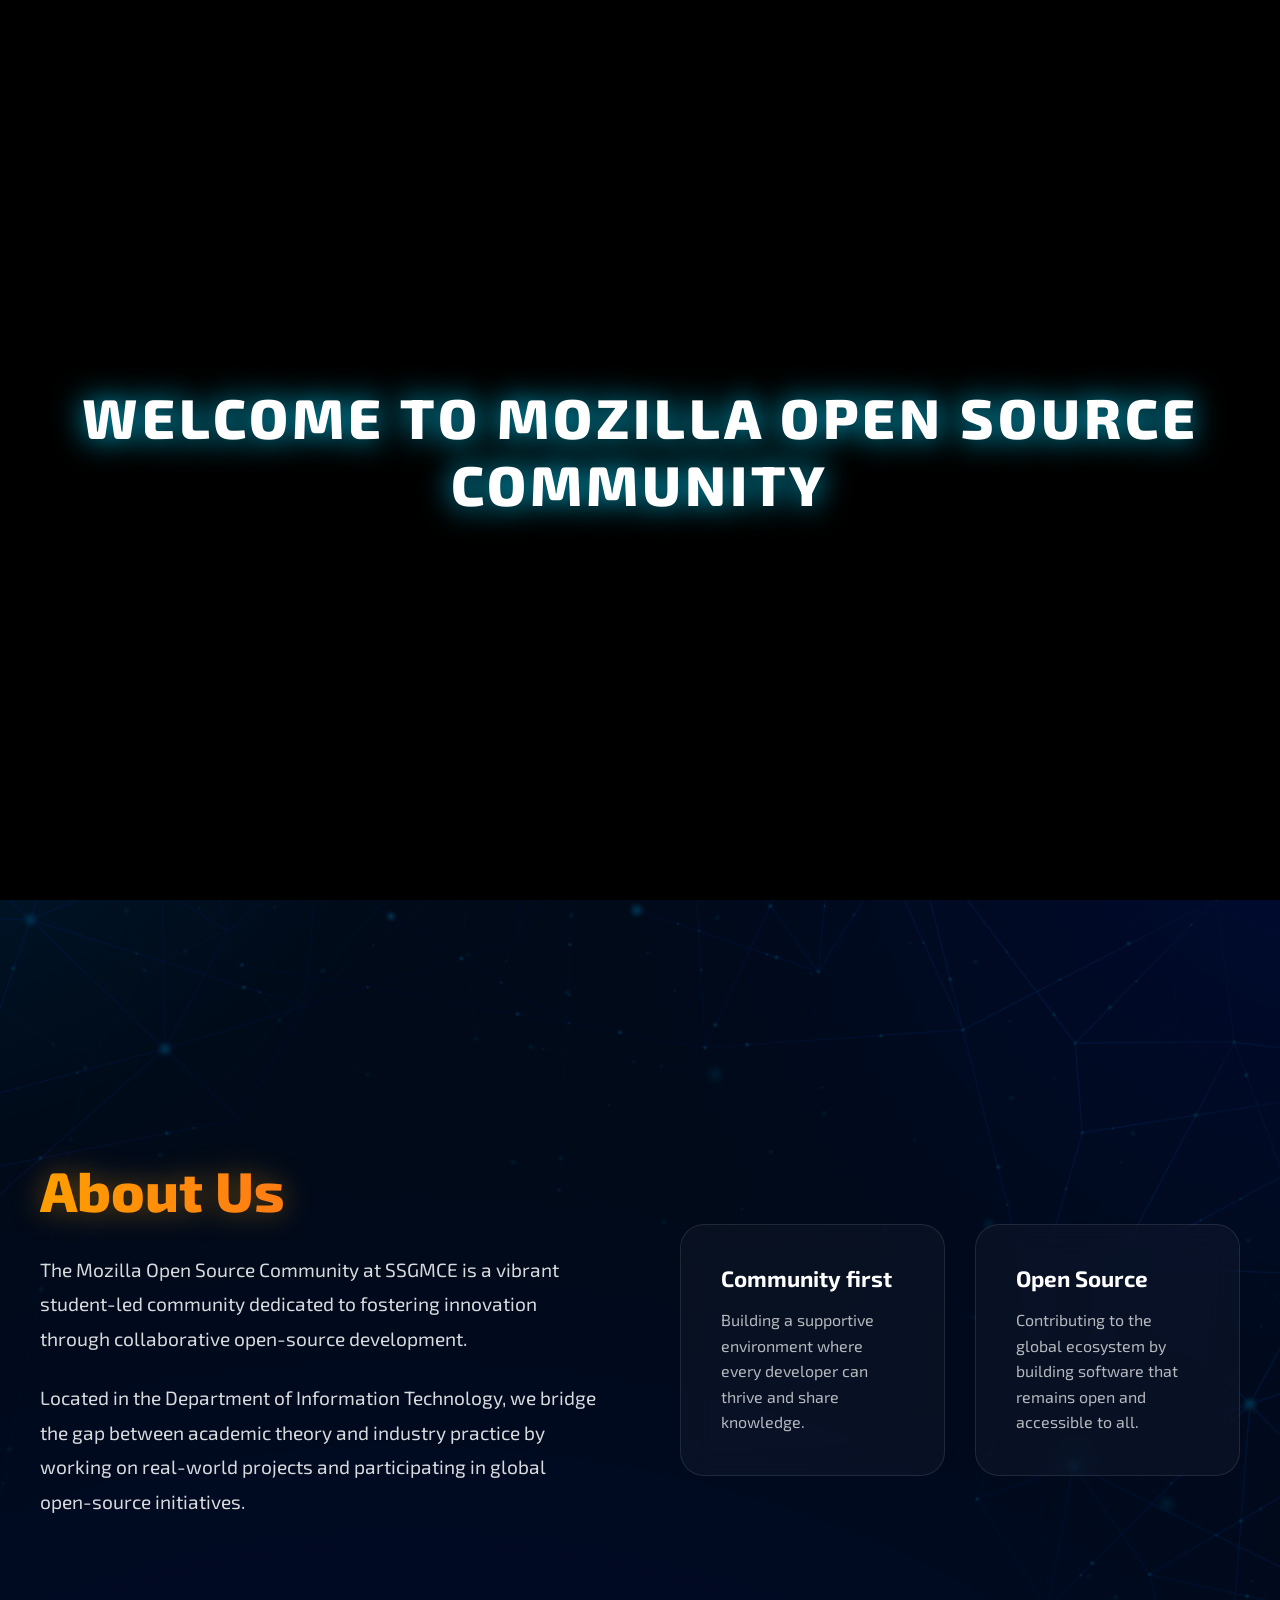
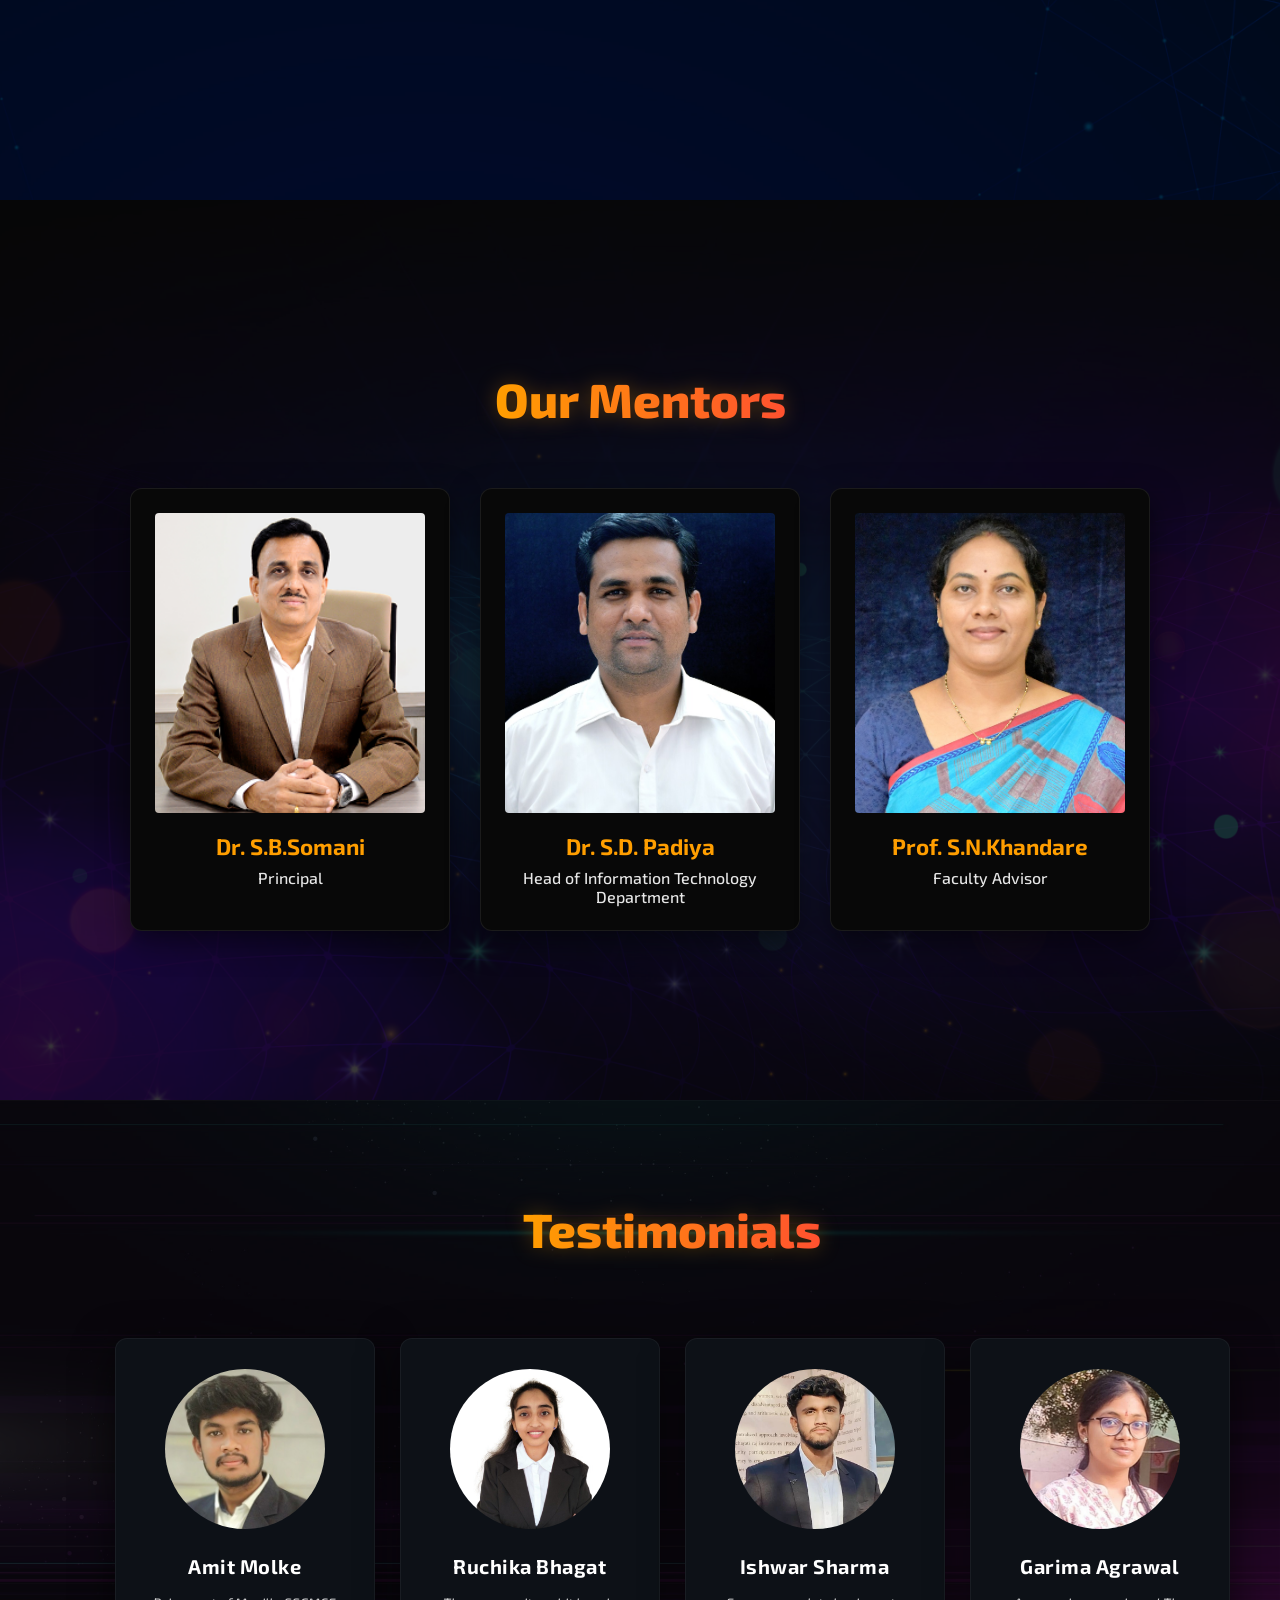
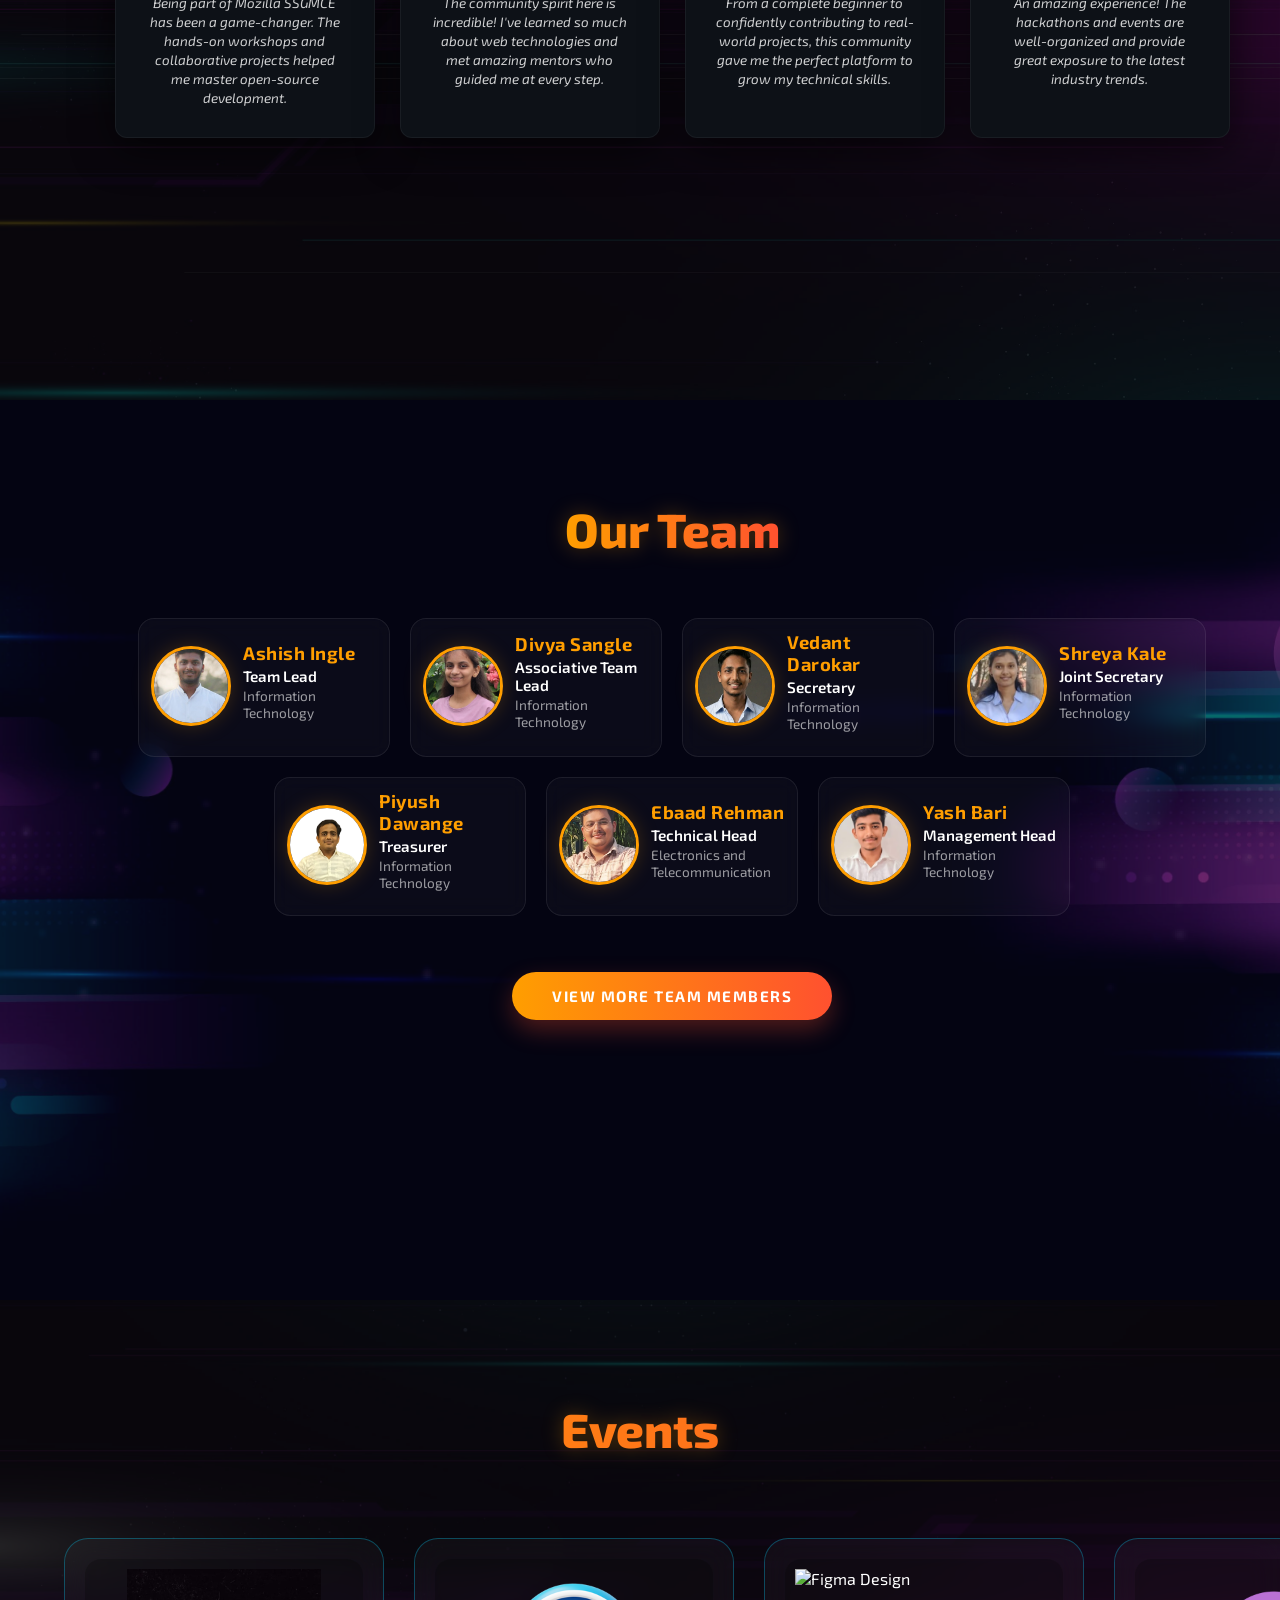
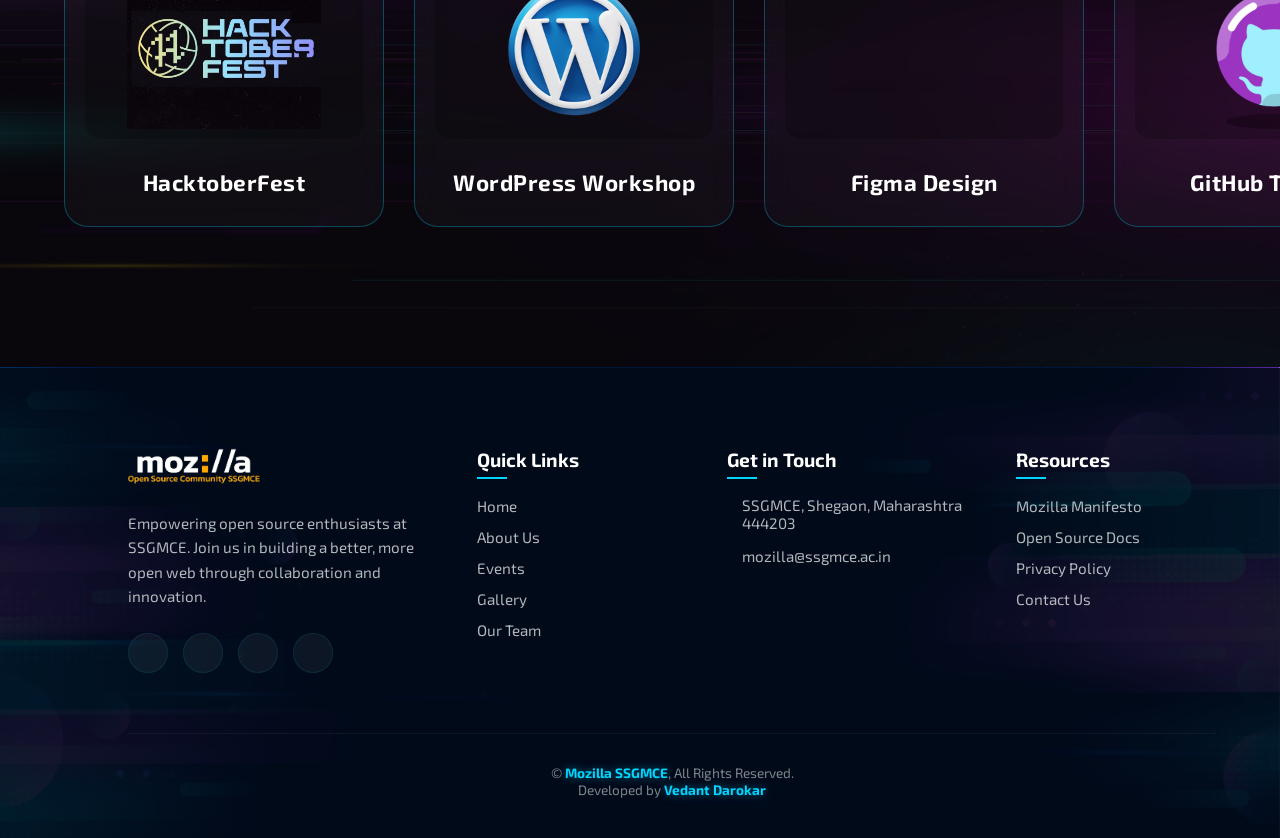
==== commit 273a47c6: "done" ====
--- a/index.html
+++ b/index.html
@@ -4,7 +4,8 @@
 <head>
     <meta charset="UTF-8">
     <meta name="viewport" content="width=device-width, initial-scale=1.0">
-    <title>Mozilla Community SSGMCE</title>
+    <title>Mozilla Open Source Community</title>
+    <link rel="icon" href="assets/logos/SSGMCE-Vertical-Colour.png" type="image/png">
     <link rel="stylesheet" href="stylesheets/style.css">
     <link rel="preconnect" href="https://fonts.googleapis.com">
     <link rel="preconnect" href="https://fonts.gstatic.com" crossorigin>
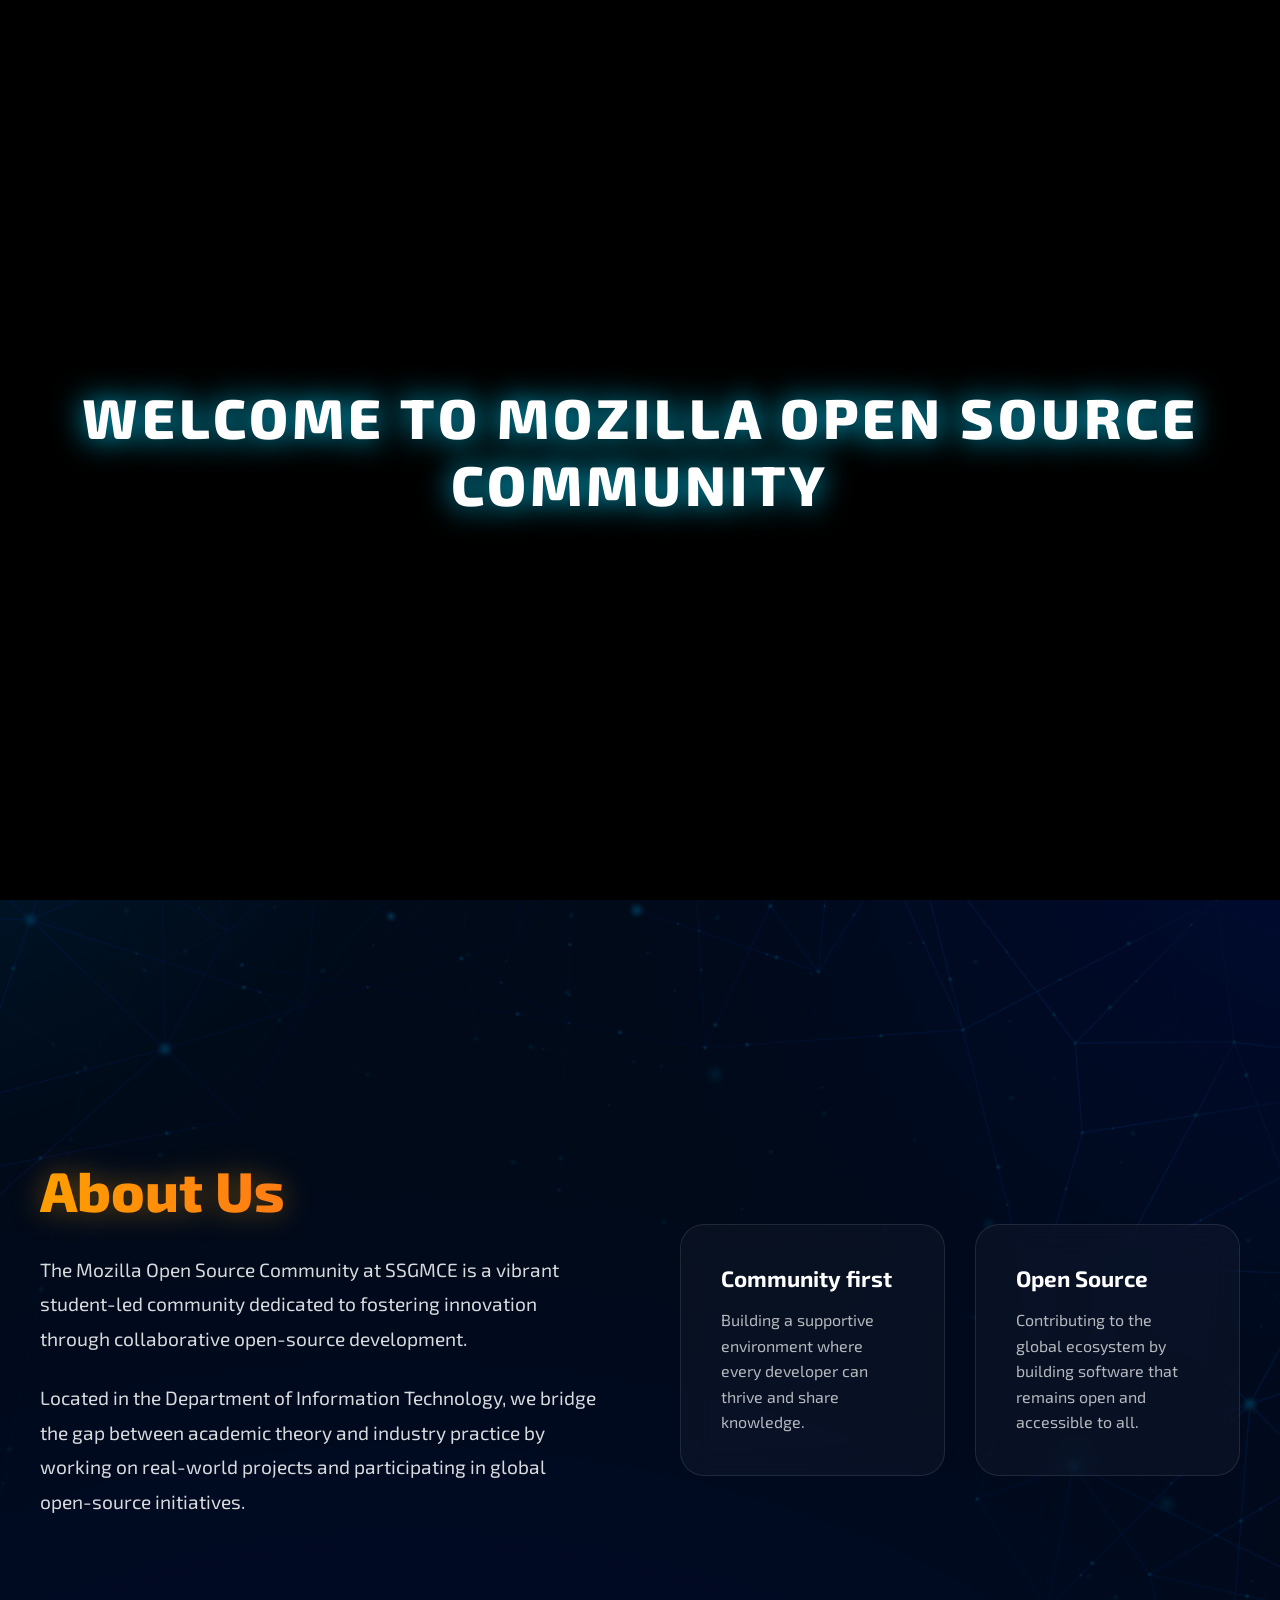
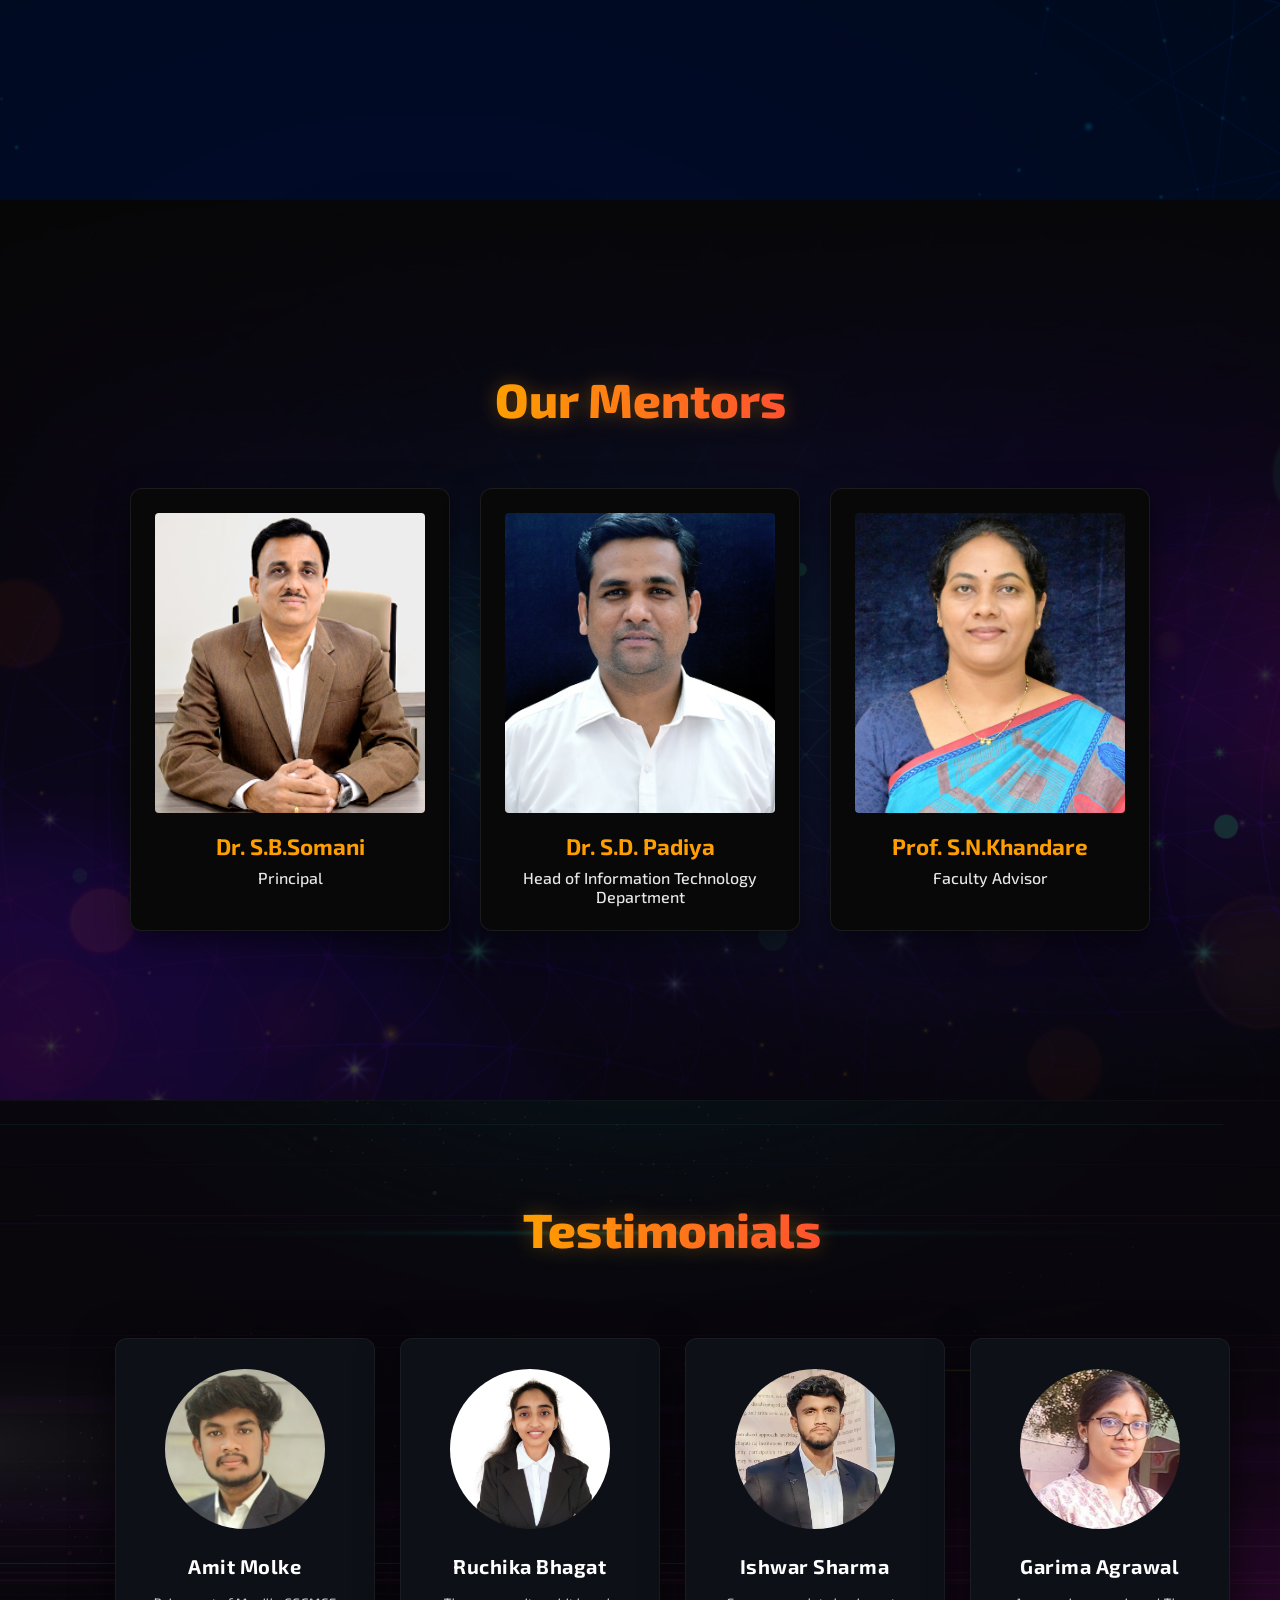
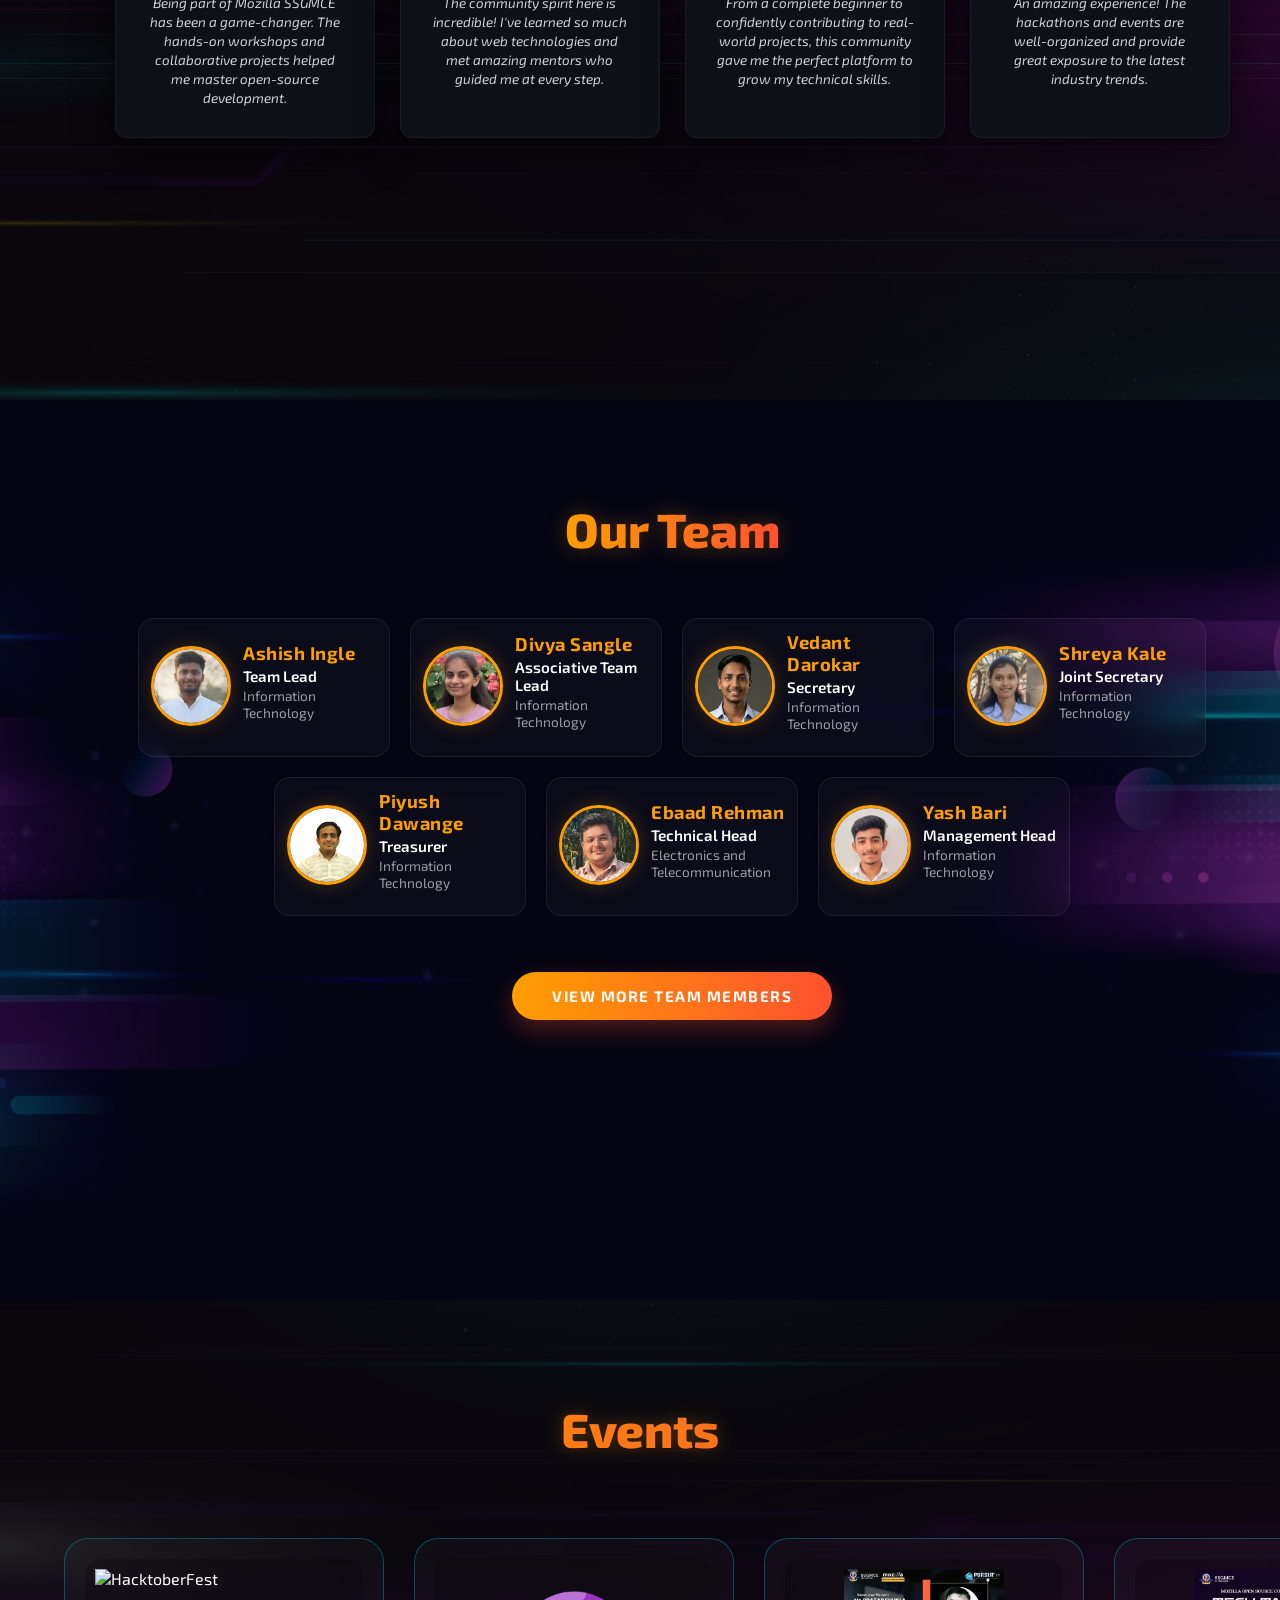
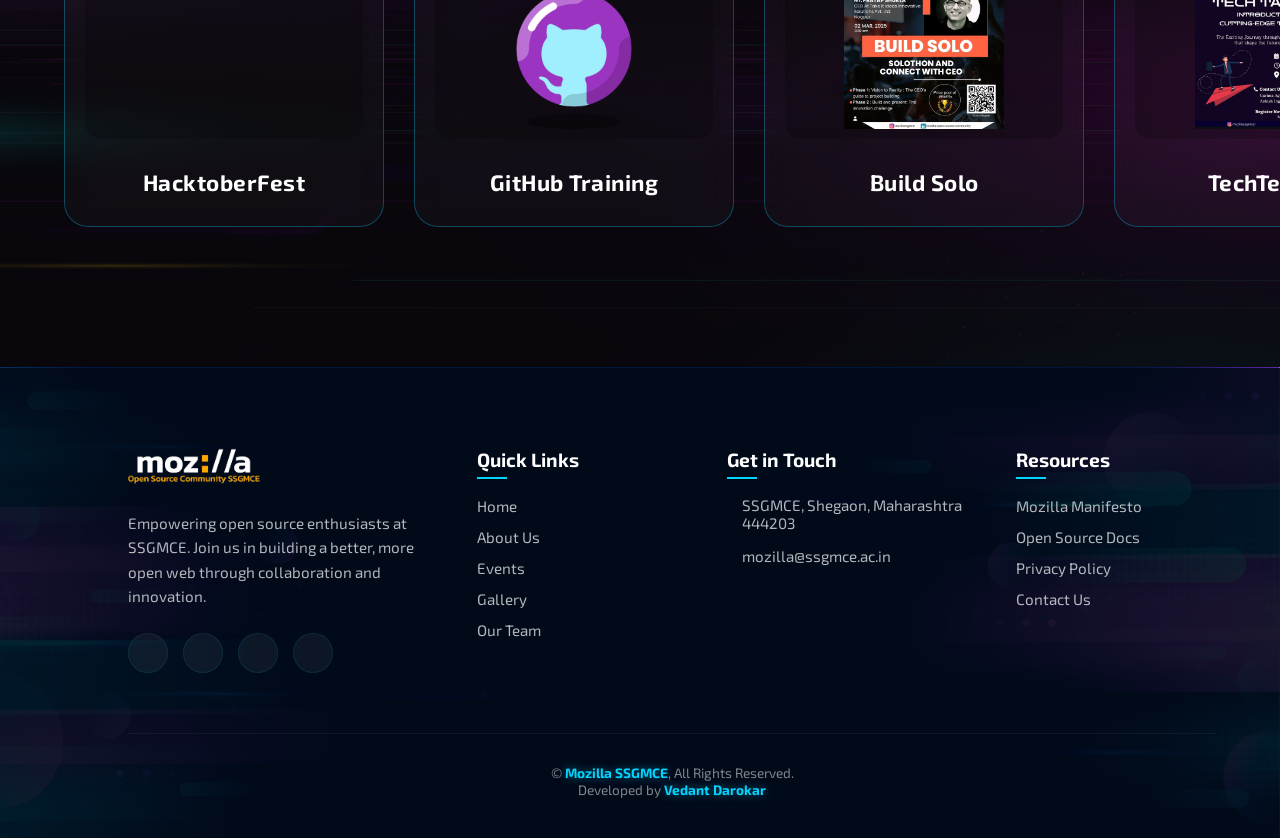
==== commit 6b5ac14b: "done" ====
--- a/index.html
+++ b/index.html
@@ -56,8 +56,10 @@
 
             <!-- Right Horizontal Social Dock -->
             <div class="social-dock">
-                <a href="#" class="social-item"><i data-lucide="instagram"></i></a>
-                <a href="#" class="social-item"><i data-lucide="linkedin"></i></a>
+                <a href="https://www.instagram.com/mozillassgmce?igsh=MWoxMXB5bmV5cWVmYQ==" target="_blank"
+                    class="social-item"><i data-lucide="instagram"></i></a>
+                <a href="https://www.linkedin.com/company/mozilla-open-source-community-ssgmce/" target="_blank"
+                    class="social-item"><i data-lucide="linkedin"></i></a>
                 <a href="#" class="social-item"><i data-lucide="link"></i></a>
             </div>
         </section>
@@ -291,7 +293,7 @@
                         <p class="dept">Information Technology</p>
                         <div class="team-socials">
                             <a href="https://github.com/Shreya1975" target="_blank"><i data-lucide="github"></i></a>
-                            <a href="https://www.linkedin.com/in/ShreyaKale" target="_blank"><i
+                            <a href="https://www.linkedin.com/in/shreya-kale-54880428a" target="_blank"><i
                                     data-lucide="linkedin"></i></a>
                         </div>
                     </div>
@@ -356,32 +358,16 @@
             <h2 class="section-title">Events</h2>
             <div class="events-slider">
                 <div class="events-track">
-                    <!-- Events Set 1 -->
-                    <div class="event-card">
-                        <div class="event-img">
-                            <img src="assets/events/HacktoberFest.jpeg" alt="HacktoberFest">
+                    <div class="event-card" onclick="location.href='event.html?id=hacktoberfest'">
+                        <div class="event-img">
+                            <img src="assets/events/hacktoberfest.jpeg" alt="HacktoberFest">
                         </div>
                         <div class="event-info">
                             <h3>HacktoberFest</h3>
                         </div>
                     </div>
-                    <div class="event-card">
-                        <div class="event-img">
-                            <img src="assets/events/wordpress.png" alt="WordPress Workshop">
-                        </div>
-                        <div class="event-info">
-                            <h3>WordPress Workshop</h3>
-                        </div>
-                    </div>
-                    <div class="event-card">
-                        <div class="event-img">
-                            <img src="assets/events/figmA.png" alt="Figma Design">
-                        </div>
-                        <div class="event-info">
-                            <h3>Figma Design</h3>
-                        </div>
-                    </div>
-                    <div class="event-card">
+
+                    <div class="event-card" onclick="location.href='event.html?id=github'">
                         <div class="event-img">
                             <img src="assets/events/github.png" alt="GitHub Training">
                         </div>
@@ -389,40 +375,41 @@
                             <h3>GitHub Training</h3>
                         </div>
                     </div>
-                    <div class="event-card">
-                        <div class="event-img">
-                            <img src="assets/events/photoshop.png" alt="Photoshop Mastery">
-                        </div>
-                        <div class="event-info">
-                            <h3>Photoshop Mastery</h3>
+                    <div class="event-card" onclick="location.href='event.html?id=buildsolo'">
+                        <div class="event-img">
+                            <img src="assets/events/build solo.jpeg" alt="Build Solo">
+                        </div>
+                        <div class="event-info">
+                            <h3>Build Solo</h3>
+                        </div>
+                    </div>
+                    <div class="event-card" onclick="location.href='event.html?id=techtechoff'">
+                        <div class="event-img">
+                            <img src="assets/events/techtechoff.jpeg" alt="TechTechOff">
+                        </div>
+                        <div class="event-info">
+                            <h3>TechTechOff</h3>
+                        </div>
+                    </div>
+                    <div class="event-card" onclick="location.href='event.html?id=linkedin'">
+                        <div class="event-img">
+                            <img src="assets/events/linkedin.png" alt="LinkedIn Workshop">
+                        </div>
+                        <div class="event-info">
+                            <h3>LinkedIn Workshop</h3>
                         </div>
                     </div>
                     <!-- Duplicate Set for Infinity -->
-                    <div class="event-card">
-                        <div class="event-img">
-                            <img src="assets/events/HacktoberFest.jpeg" alt="HacktoberFest">
+                    <div class="event-card" onclick="location.href='event.html?id=hacktoberfest'">
+                        <div class="event-img">
+                            <img src="assets/events/hacktoberfest.jpeg" alt="HacktoberFest">
                         </div>
                         <div class="event-info">
                             <h3>HacktoberFest</h3>
                         </div>
                     </div>
-                    <div class="event-card">
-                        <div class="event-img">
-                            <img src="assets/events/wordpress.png" alt="WordPress Workshop">
-                        </div>
-                        <div class="event-info">
-                            <h3>WordPress Workshop</h3>
-                        </div>
-                    </div>
-                    <div class="event-card">
-                        <div class="event-img">
-                            <img src="assets/events/figmA.png" alt="Figma Design">
-                        </div>
-                        <div class="event-info">
-                            <h3>Figma Design</h3>
-                        </div>
-                    </div>
-                    <div class="event-card">
+
+                    <div class="event-card" onclick="location.href='event.html?id=github'">
                         <div class="event-img">
                             <img src="assets/events/github.png" alt="GitHub Training">
                         </div>
@@ -430,12 +417,28 @@
                             <h3>GitHub Training</h3>
                         </div>
                     </div>
-                    <div class="event-card">
-                        <div class="event-img">
-                            <img src="assets/events/photoshop.png" alt="Photoshop Mastery">
-                        </div>
-                        <div class="event-info">
-                            <h3>Photoshop Mastery</h3>
+                    <div class="event-card" onclick="location.href='event.html?id=buildsolo'">
+                        <div class="event-img">
+                            <img src="assets/events/build solo.jpeg" alt="Build Solo">
+                        </div>
+                        <div class="event-info">
+                            <h3>Build Solo</h3>
+                        </div>
+                    </div>
+                    <div class="event-card" onclick="location.href='event.html?id=techtechoff'">
+                        <div class="event-img">
+                            <img src="assets/events/techtechoff.jpeg" alt="TechTechOff">
+                        </div>
+                        <div class="event-info">
+                            <h3>TechTechOff</h3>
+                        </div>
+                    </div>
+                    <div class="event-card" onclick="location.href='event.html?id=linkedin'">
+                        <div class="event-img">
+                            <img src="assets/events/linkedin.png" alt="LinkedIn Workshop">
+                        </div>
+                        <div class="event-info">
+                            <h3>LinkedIn Workshop</h3>
                         </div>
                     </div>
                 </div>
@@ -453,8 +456,10 @@
                 <p>Empowering open source enthusiasts at SSGMCE. Join us in building a better, more open web through
                     collaboration and innovation.</p>
                 <div class="footer-socials">
-                    <a href="#"><i data-lucide="instagram"></i></a>
-                    <a href="#"><i data-lucide="linkedin"></i></a>
+                    <a href="https://www.instagram.com/mozillassgmce?igsh=MWoxMXB5bmV5cWVmYQ==" target="_blank"><i
+                            data-lucide="instagram"></i></a>
+                    <a href="https://www.linkedin.com/company/mozilla-open-source-community-ssgmce/" target="_blank"><i
+                            data-lucide="linkedin"></i></a>
                     <a href="#"><i data-lucide="github"></i></a>
                     <a href="#"><i data-lucide="globe"></i></a>
                 </div>
--- a/stylesheets/style.css
+++ b/stylesheets/style.css
@@ -1023,6 +1023,7 @@
     display: flex;
     flex-direction: column;
     align-items: center;
+    cursor: pointer;
 }
 
 .event-card:hover {
@@ -1293,6 +1294,7 @@
     height: 80px;
     border-radius: 50%;
     object-fit: cover;
+    object-position: top center;
     border: 3px solid #FF9E00;
     filter: drop-shadow(0 0 10px rgba(255, 158, 0, 0.2));
 }
@@ -1636,4 +1638,52 @@
         font-size: 2rem;
         letter-spacing: 2px;
     }
+}
+
+/* Scroll To Top Button */
+.scroll-top-btn {
+    position: fixed;
+    bottom: 30px;
+    right: 30px;
+    width: 50px;
+    height: 50px;
+    background: linear-gradient(135deg, #00d5ff, #00aaff);
+    color: white;
+    border: none;
+    border-radius: 50%;
+    cursor: pointer;
+    box-shadow: 0 5px 15px rgba(0, 213, 255, 0.4);
+    z-index: 1000;
+    opacity: 0;
+    visibility: hidden;
+    transform: translateY(20px);
+    transition: all 0.3s ease;
+    display: flex;
+    align-items: center;
+    justify-content: center;
+}
+
+.scroll-top-btn.visible {
+    opacity: 1;
+    visibility: visible;
+    transform: translateY(0);
+}
+
+.scroll-top-btn:hover {
+    transform: translateY(-5px);
+    box-shadow: 0 8px 25px rgba(0, 213, 255, 0.6);
+}
+
+.scroll-top-btn i {
+    width: 24px;
+    height: 24px;
+}
+
+@media (max-width: 600px) {
+    .scroll-top-btn {
+        bottom: 20px;
+        right: 20px;
+        width: 45px;
+        height: 45px;
+    }
 }
